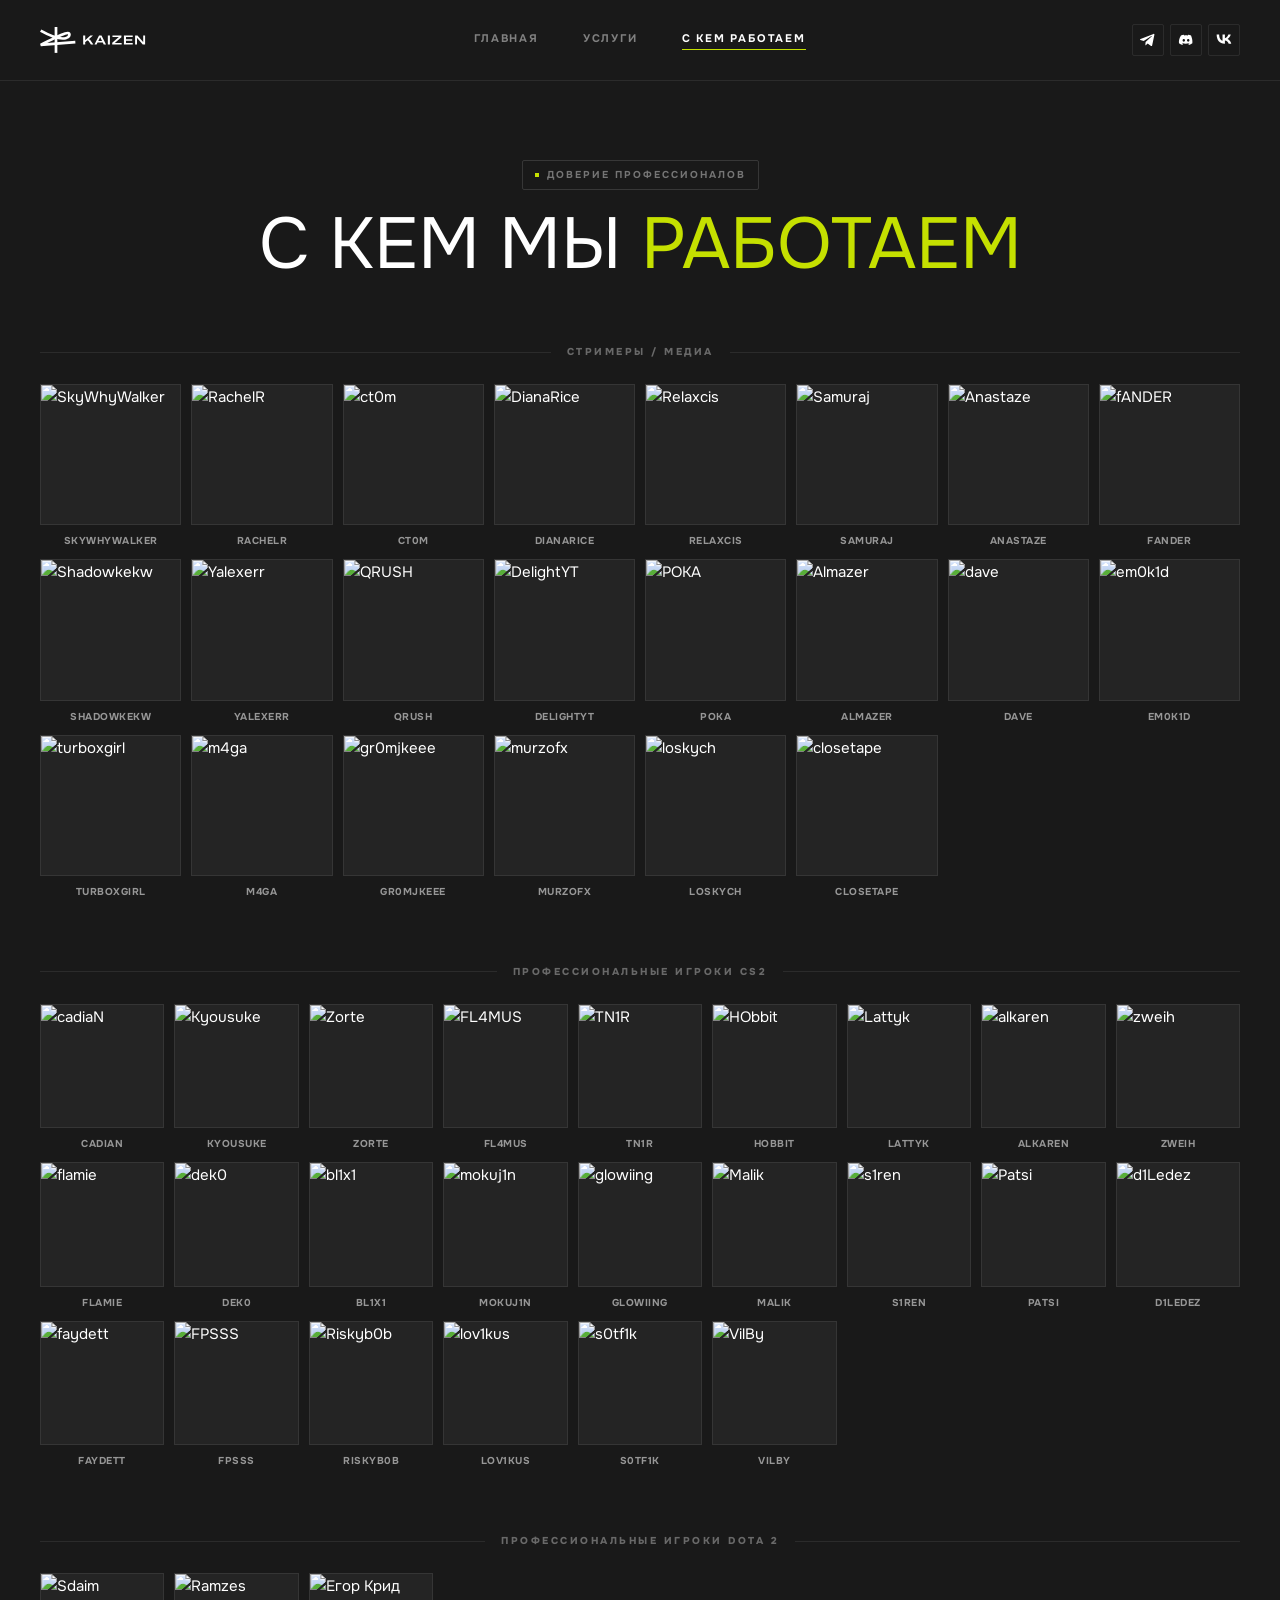
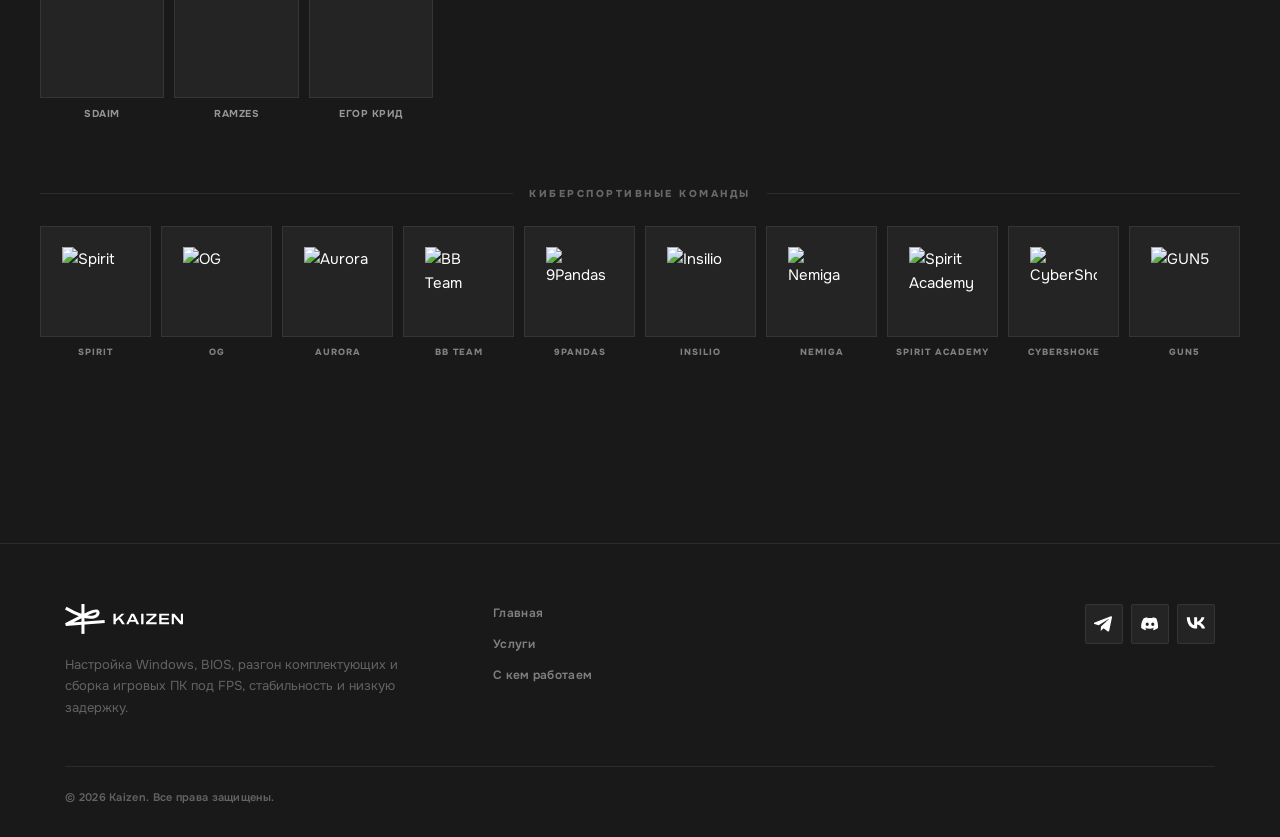
==== partners.html @ 9087865d "Initial commit — Kaizen PC tuning website Complete static website with KAIZEN design system: - index" ====
<!DOCTYPE html>
<html lang="ru">
<head>
  <meta charset="UTF-8" />
  <meta name="viewport" content="width=device-width, initial-scale=1.0" />
  <title>С кем работаем — Kaizen</title>
  <meta name="description" content="Kaizen — партнёры и клиенты: стримеры, профессиональные игроки CS2 и Dota 2, киберспортивные команды." />
  <link rel="preconnect" href="https://fonts.googleapis.com" />
  <link rel="preconnect" href="https://fonts.gstatic.com" crossorigin />
  <link href="https://fonts.googleapis.com/css2?family=Onest:wght@400;500;600;700;800;900&display=swap" rel="stylesheet" />
  <link rel="stylesheet" href="css/main.css" />
</head>
<body>

<!-- ─── HEADER ─── -->
<header class="site-header scrolled">
  <div class="header-inner">
    <a href="index.html" class="header-logo" aria-label="Kaizen — на главную">
      <img src="assets/logo-v1.svg" alt="Kaizen" style="position:absolute;inset:0;width:100%;height:100%;" />
    </a>
    <nav class="header-nav" aria-label="Главное меню">
      <a href="index.html">Главная</a>
      <a href="services.html">Услуги</a>
      <a href="partners.html" class="active">С кем работаем</a>
    </nav>
    <div class="header-socials">
      <a href="https://t.me/" aria-label="Telegram" target="_blank" rel="noopener">
        <img src="assets/icon-tg-sm.svg" alt="Telegram" />
      </a>
      <a href="https://discord.gg/" aria-label="Discord" target="_blank" rel="noopener">
        <img src="assets/icon-dc-sm.svg" alt="Discord" />
      </a>
      <a href="https://vk.com/" aria-label="VK" target="_blank" rel="noopener">
        <img src="assets/icon-vk-sm.svg" alt="VK" />
      </a>
    </div>
  </div>
</header>

<!-- ─── PARTNERS SECTION ─── -->
<main class="partners-hero">
  <section class="partners-section">
    <div class="container">

      <!-- Main heading -->
      <div class="partners-main-heading">
        <div class="trust-label">
          <span class="section-label-dot"></span>
          Доверие профессионалов
        </div>
        <h1>
          <span class="white">С кем мы </span><span class="cyan">работаем</span>
        </h1>
      </div>

      <!-- Category 1: Streamers / Media -->
      <div class="category-block">
        <div class="category-header">
          <div class="category-line"></div>
          <div class="category-name">Стримеры / Медиа</div>
          <div class="category-line"></div>
        </div>
        <div class="persons-grid large">
          <div class="person-card">
            <div class="person-avatar">
              <img src="https://www.figma.com/api/mcp/asset/79f630f7-933d-4279-823e-b6f5863ee65a.png" alt="SkyWhyWalker" loading="lazy" />
            </div>
            <span class="person-name">SkyWhyWalker</span>
          </div>
          <div class="person-card">
            <div class="person-avatar">
              <img src="https://www.figma.com/api/mcp/asset/1288b50f-211c-466a-92fd-3473860fc821.png" alt="RachelR" loading="lazy" />
            </div>
            <span class="person-name">RachelR</span>
          </div>
          <div class="person-card">
            <div class="person-avatar">
              <img src="https://www.figma.com/api/mcp/asset/6669ada2-7259-4858-8804-98bde9a94136.png" alt="ct0m" loading="lazy" />
            </div>
            <span class="person-name">ct0m</span>
          </div>
          <div class="person-card">
            <div class="person-avatar">
              <img src="https://www.figma.com/api/mcp/asset/a19e74ba-431c-478b-92e3-3d36bd58a588.png" alt="DianaRice" loading="lazy" />
            </div>
            <span class="person-name">DianaRice</span>
          </div>
          <div class="person-card">
            <div class="person-avatar">
              <img src="https://www.figma.com/api/mcp/asset/745a14e4-5d74-40b4-8fbe-a1fe848c887a.png" alt="Relaxcis" loading="lazy" />
            </div>
            <span class="person-name">Relaxcis</span>
          </div>
          <div class="person-card">
            <div class="person-avatar">
              <img src="https://www.figma.com/api/mcp/asset/0611b596-a1ce-477b-b24a-1db42c143617.png" alt="Samuraj" loading="lazy" />
            </div>
            <span class="person-name">Samuraj</span>
          </div>
          <div class="person-card">
            <div class="person-avatar">
              <img src="https://www.figma.com/api/mcp/asset/66bcaae8-22b1-4b90-a40f-be9fba0c7c71.png" alt="Anastaze" loading="lazy" />
            </div>
            <span class="person-name">Anastaze</span>
          </div>
          <div class="person-card">
            <div class="person-avatar">
              <img src="https://www.figma.com/api/mcp/asset/7faa1863-0afb-4ffa-9add-061937205948.png" alt="fANDER" loading="lazy" />
            </div>
            <span class="person-name">fANDER</span>
          </div>
          <div class="person-card">
            <div class="person-avatar">
              <img src="https://www.figma.com/api/mcp/asset/0b7e7e38-a7ad-4826-ab9a-2908eb5c9e27.png" alt="Shadowkekw" loading="lazy" />
            </div>
            <span class="person-name">Shadowkekw</span>
          </div>
          <div class="person-card">
            <div class="person-avatar">
              <img src="https://www.figma.com/api/mcp/asset/8bedb761-6e22-4199-9ab6-6d17a443a23f.png" alt="Yalexerr" loading="lazy" />
            </div>
            <span class="person-name">Yalexerr</span>
          </div>
          <div class="person-card">
            <div class="person-avatar">
              <img src="https://www.figma.com/api/mcp/asset/89aea0b8-454d-4921-a102-938e19f72da8.png" alt="QRUSH" loading="lazy" />
            </div>
            <span class="person-name">QRUSH</span>
          </div>
          <div class="person-card">
            <div class="person-avatar">
              <img src="https://www.figma.com/api/mcp/asset/ded1ef7b-930d-4677-9e69-e6399b221eaa.png" alt="DelightYT" loading="lazy" />
            </div>
            <span class="person-name">DelightYT</span>
          </div>
          <div class="person-card">
            <div class="person-avatar">
              <img src="https://www.figma.com/api/mcp/asset/69628cbf-7b00-48aa-ae99-ddea552b49a3.png" alt="POKA" loading="lazy" />
            </div>
            <span class="person-name">POKA</span>
          </div>
          <div class="person-card">
            <div class="person-avatar">
              <img src="https://www.figma.com/api/mcp/asset/5219032d-96f5-4a8b-a2f8-9f9210412f86.png" alt="Almazer" loading="lazy" />
            </div>
            <span class="person-name">Almazer</span>
          </div>
          <div class="person-card">
            <div class="person-avatar">
              <img src="https://www.figma.com/api/mcp/asset/f50b7632-8cb9-4ec2-ae7c-d2b261f1d073.png" alt="dave" loading="lazy" />
            </div>
            <span class="person-name">dave</span>
          </div>
          <div class="person-card">
            <div class="person-avatar">
              <img src="https://www.figma.com/api/mcp/asset/ceaa30cb-e0a2-40b3-8116-91316b1493f0.png" alt="em0k1d" loading="lazy" />
            </div>
            <span class="person-name">em0k1d</span>
          </div>
          <div class="person-card">
            <div class="person-avatar">
              <img src="https://www.figma.com/api/mcp/asset/5de906f8-236f-48ed-ac8b-cb1304419188.png" alt="turboxgirl" loading="lazy" />
            </div>
            <span class="person-name">turboxgirl</span>
          </div>
          <div class="person-card">
            <div class="person-avatar">
              <img src="https://www.figma.com/api/mcp/asset/dfc13366-daf0-4887-adbc-e9fb9154dadd.png" alt="m4ga" loading="lazy" />
            </div>
            <span class="person-name">m4ga</span>
          </div>
          <div class="person-card">
            <div class="person-avatar">
              <img src="https://www.figma.com/api/mcp/asset/7a565d1e-09b2-4c3a-b101-559d900d030e.png" alt="gr0mjkeee" loading="lazy" />
            </div>
            <span class="person-name">gr0mjkeee</span>
          </div>
          <div class="person-card">
            <div class="person-avatar">
              <img src="https://www.figma.com/api/mcp/asset/084a14a5-2918-4239-ae95-43acd83056bf.png" alt="murzofx" loading="lazy" />
            </div>
            <span class="person-name">murzofx</span>
          </div>
          <div class="person-card">
            <div class="person-avatar">
              <img src="https://www.figma.com/api/mcp/asset/6a60e38e-7847-4da3-a258-f281e1261e34.png" alt="loskych" loading="lazy" />
            </div>
            <span class="person-name">loskych</span>
          </div>
          <div class="person-card">
            <div class="person-avatar">
              <img src="https://www.figma.com/api/mcp/asset/401c8860-bacb-4f42-9535-9d1018ef9b70.png" alt="closetape" loading="lazy" />
            </div>
            <span class="person-name">closetape</span>
          </div>
        </div>
      </div>

      <!-- Category 2: Pro CS2 players -->
      <div class="category-block">
        <div class="category-header">
          <div class="category-line"></div>
          <div class="category-name">Профессиональные игроки CS2</div>
          <div class="category-line"></div>
        </div>
        <div class="persons-grid">
          <div class="person-card">
            <div class="person-avatar">
              <img src="https://www.figma.com/api/mcp/asset/a7eace05-9b7c-490f-bdd0-582eb837496e.png" alt="cadiaN" loading="lazy" />
            </div>
            <span class="person-name">cadiaN</span>
          </div>
          <div class="person-card">
            <div class="person-avatar">
              <img src="https://www.figma.com/api/mcp/asset/af1ab3d9-044d-4e5f-a598-b0eb25c49c15.png" alt="Kyousuke" loading="lazy" />
            </div>
            <span class="person-name">Kyousuke</span>
          </div>
          <div class="person-card">
            <div class="person-avatar">
              <img src="https://www.figma.com/api/mcp/asset/fb09c9ef-5e23-4958-9b4d-f177e23b04bc.png" alt="Zorte" loading="lazy" />
            </div>
            <span class="person-name">Zorte</span>
          </div>
          <div class="person-card">
            <div class="person-avatar">
              <img src="https://www.figma.com/api/mcp/asset/0b442db3-0aa9-42a0-8cee-927d48eef1a1.png" alt="FL4MUS" loading="lazy" />
            </div>
            <span class="person-name">FL4MUS</span>
          </div>
          <div class="person-card">
            <div class="person-avatar">
              <img src="https://www.figma.com/api/mcp/asset/d2fae6c7-ef6f-42a8-bfcd-ee5160d2ee65.png" alt="TN1R" loading="lazy" />
            </div>
            <span class="person-name">TN1R</span>
          </div>
          <div class="person-card">
            <div class="person-avatar">
              <img src="https://www.figma.com/api/mcp/asset/32a53644-8dd2-4a7a-af2a-6ad04ac272fb.png" alt="HObbit" loading="lazy" />
            </div>
            <span class="person-name">HObbit</span>
          </div>
          <div class="person-card">
            <div class="person-avatar">
              <img src="https://www.figma.com/api/mcp/asset/67e7be76-ac56-482a-978c-f5a474e2ff10.png" alt="Lattyk" loading="lazy" />
            </div>
            <span class="person-name">Lattyk</span>
          </div>
          <div class="person-card">
            <div class="person-avatar">
              <img src="https://www.figma.com/api/mcp/asset/beb13fb8-1d4b-47fc-aff9-74ebf2c1e68b.png" alt="alkaren" loading="lazy" />
            </div>
            <span class="person-name">alkaren</span>
          </div>
          <div class="person-card">
            <div class="person-avatar">
              <img src="https://www.figma.com/api/mcp/asset/69924c9d-a0fe-47fa-a0e9-763a68771931.png" alt="zweih" loading="lazy" />
            </div>
            <span class="person-name">zweih</span>
          </div>
          <div class="person-card">
            <div class="person-avatar">
              <img src="https://www.figma.com/api/mcp/asset/80e9aaf1-6dc6-42c9-be11-3b4d9da40a8d.png" alt="flamie" loading="lazy" />
            </div>
            <span class="person-name">flamie</span>
          </div>
          <div class="person-card">
            <div class="person-avatar">
              <img src="https://www.figma.com/api/mcp/asset/39b21f2e-5e26-4b2f-a457-0e4087c34e3c.png" alt="dek0" loading="lazy" />
            </div>
            <span class="person-name">dek0</span>
          </div>
          <div class="person-card">
            <div class="person-avatar">
              <img src="https://www.figma.com/api/mcp/asset/ebcc231a-c0a8-44b4-835a-68f2af5817e3.png" alt="bl1x1" loading="lazy" />
            </div>
            <span class="person-name">bl1x1</span>
          </div>
          <div class="person-card">
            <div class="person-avatar">
              <img src="https://www.figma.com/api/mcp/asset/f9eec308-7f0b-4d90-a3a0-c68fdeb92816.png" alt="mokuj1n" loading="lazy" />
            </div>
            <span class="person-name">mokuj1n</span>
          </div>
          <div class="person-card">
            <div class="person-avatar">
              <img src="https://www.figma.com/api/mcp/asset/eefdd934-6e80-491a-a399-ff3bafdac502.png" alt="glowiing" loading="lazy" />
            </div>
            <span class="person-name">glowiing</span>
          </div>
          <div class="person-card">
            <div class="person-avatar">
              <img src="https://www.figma.com/api/mcp/asset/53ddbcc1-bf6b-4458-af4f-8888125d11af.png" alt="Malik" loading="lazy" />
            </div>
            <span class="person-name">Malik</span>
          </div>
          <div class="person-card">
            <div class="person-avatar">
              <img src="https://www.figma.com/api/mcp/asset/c0f4946b-df0e-483e-bede-ccf5914ef0f5.png" alt="s1ren" loading="lazy" />
            </div>
            <span class="person-name">s1ren</span>
          </div>
          <div class="person-card">
            <div class="person-avatar">
              <img src="https://www.figma.com/api/mcp/asset/a475f740-1578-43d1-b6f5-b6d6c5b2f794.png" alt="Patsi" loading="lazy" />
            </div>
            <span class="person-name">Patsi</span>
          </div>
          <div class="person-card">
            <div class="person-avatar">
              <img src="https://www.figma.com/api/mcp/asset/7f595217-98d2-4a27-9256-d1b5398ac92d.png" alt="d1Ledez" loading="lazy" />
            </div>
            <span class="person-name">d1Ledez</span>
          </div>
          <div class="person-card">
            <div class="person-avatar">
              <img src="https://www.figma.com/api/mcp/asset/82aad3ec-e491-425b-8cca-e9e20bf60003.png" alt="faydett" loading="lazy" />
            </div>
            <span class="person-name">faydett</span>
          </div>
          <div class="person-card">
            <div class="person-avatar">
              <img src="https://www.figma.com/api/mcp/asset/d110c40f-5f86-42b1-8514-783ae9e021bb.png" alt="FPSSS" loading="lazy" />
            </div>
            <span class="person-name">FPSSS</span>
          </div>
          <div class="person-card">
            <div class="person-avatar">
              <img src="https://www.figma.com/api/mcp/asset/38227081-ba3c-47bb-b644-44168c1b40a4.png" alt="Riskyb0b" loading="lazy" />
            </div>
            <span class="person-name">Riskyb0b</span>
          </div>
          <div class="person-card">
            <div class="person-avatar">
              <img src="https://www.figma.com/api/mcp/asset/373ee153-42dd-4451-b25f-05cd3de75dbd.png" alt="lov1kus" loading="lazy" />
            </div>
            <span class="person-name">lov1kus</span>
          </div>
          <div class="person-card">
            <div class="person-avatar">
              <img src="https://www.figma.com/api/mcp/asset/ea8b369f-d5d4-4f36-89fb-f19341a59f6a.png" alt="s0tf1k" loading="lazy" />
            </div>
            <span class="person-name">s0tf1k</span>
          </div>
          <div class="person-card">
            <div class="person-avatar">
              <img src="https://www.figma.com/api/mcp/asset/a309b0ad-0a2f-400a-8415-ad76aa7ba6a7.png" alt="VilBy" loading="lazy" />
            </div>
            <span class="person-name">VilBy</span>
          </div>
        </div>
      </div>

      <!-- Category 3: Pro Dota 2 players -->
      <div class="category-block">
        <div class="category-header">
          <div class="category-line"></div>
          <div class="category-name">Профессиональные игроки Dota 2</div>
          <div class="category-line"></div>
        </div>
        <div class="persons-grid">
          <div class="person-card">
            <div class="person-avatar">
              <img src="https://www.figma.com/api/mcp/asset/3fd398e6-a0d7-41bf-a270-571e5d6d2057.png" alt="Sdaim" loading="lazy" />
            </div>
            <span class="person-name">Sdaim</span>
          </div>
          <div class="person-card">
            <div class="person-avatar">
              <img src="https://www.figma.com/api/mcp/asset/4256313c-94a4-4cc3-98db-1bd184a5212c.png" alt="Ramzes" loading="lazy" />
            </div>
            <span class="person-name">Ramzes</span>
          </div>
          <div class="person-card">
            <div class="person-avatar">
              <img src="https://www.figma.com/api/mcp/asset/e5ea05fe-eb19-470d-9637-6dd576006a33.png" alt="Егор Крид" loading="lazy" />
            </div>
            <span class="person-name">Егор Крид</span>
          </div>
        </div>
      </div>

      <!-- Category 4: Teams -->
      <div class="category-block">
        <div class="category-header">
          <div class="category-line"></div>
          <div class="category-name">Киберспортивные команды</div>
          <div class="category-line"></div>
        </div>
        <div class="teams-grid">
          <div class="team-card">
            <div class="team-logo">
              <img src="https://www.figma.com/api/mcp/asset/b189753b-735c-4052-b0fa-a25a851d5bd8.png" alt="Spirit" loading="lazy" />
            </div>
            <span class="team-name">Spirit</span>
          </div>
          <div class="team-card">
            <div class="team-logo">
              <img src="https://www.figma.com/api/mcp/asset/faba786b-abac-4f2d-8f02-0f220054337f.png" alt="OG" loading="lazy" />
            </div>
            <span class="team-name">OG</span>
          </div>
          <div class="team-card">
            <div class="team-logo">
              <img src="https://www.figma.com/api/mcp/asset/af615dbb-6edf-4e05-918e-0089dcd9e1f1.png" alt="Aurora" loading="lazy" />
            </div>
            <span class="team-name">Aurora</span>
          </div>
          <div class="team-card">
            <div class="team-logo">
              <img src="https://www.figma.com/api/mcp/asset/154e6893-a2ac-4ca5-9c9e-1e05290e4e18.png" alt="BB Team" loading="lazy" />
            </div>
            <span class="team-name">BB Team</span>
          </div>
          <div class="team-card">
            <div class="team-logo">
              <img src="https://www.figma.com/api/mcp/asset/543d905f-3f8e-4aac-99a9-df314ceb6b47.png" alt="9Pandas" loading="lazy" />
            </div>
            <span class="team-name">9Pandas</span>
          </div>
          <div class="team-card">
            <div class="team-logo">
              <img src="https://www.figma.com/api/mcp/asset/691231d9-c5c3-4bf2-89aa-966541bcda01.png" alt="Insilio" loading="lazy" />
            </div>
            <span class="team-name">Insilio</span>
          </div>
          <div class="team-card">
            <div class="team-logo">
              <img src="https://www.figma.com/api/mcp/asset/6cdc0448-3cd7-405f-afdb-db50b4ad4293.png" alt="Nemiga" loading="lazy" />
            </div>
            <span class="team-name">Nemiga</span>
          </div>
          <div class="team-card">
            <div class="team-logo">
              <img src="https://www.figma.com/api/mcp/asset/3334aa91-c55e-4067-bfed-bc149d18b6da.png" alt="Spirit Academy" loading="lazy" />
            </div>
            <span class="team-name">Spirit Academy</span>
          </div>
          <div class="team-card">
            <div class="team-logo">
              <img src="https://www.figma.com/api/mcp/asset/e2385862-d5b5-4318-8203-f28cdade8f8e.png" alt="CyberShoke" loading="lazy" />
            </div>
            <span class="team-name">CyberShoke</span>
          </div>
          <div class="team-card">
            <div class="team-logo">
              <img src="https://www.figma.com/api/mcp/asset/22f9d26b-b88d-480e-9e4c-3559343ff675.png" alt="GUN5" loading="lazy" />
            </div>
            <span class="team-name">GUN5</span>
          </div>
        </div>
      </div>

    </div>
  </section>
</main>

<!-- ─── FOOTER ─── -->
<footer class="site-footer">
  <div class="footer-inner">
    <div class="footer-top">
      <div class="footer-brand">
        <div class="footer-logo">
          <img src="assets/logo-v1.svg" alt="Kaizen" class="footer-logo-img" />
        </div>
        <p class="footer-desc">Настройка Windows, BIOS, разгон комплектующих и сборка игровых ПК под FPS, стабильность и низкую задержку.</p>
      </div>
      <nav class="footer-nav" aria-label="Footer navigation">
        <a href="index.html">Главная</a>
        <a href="services.html">Услуги</a>
        <a href="partners.html">С кем работаем</a>
      </nav>
      <div class="footer-socials">
        <a href="https://t.me/" aria-label="Telegram" target="_blank" rel="noopener">
          <img src="assets/icon-tg.svg" alt="Telegram" />
        </a>
        <a href="https://discord.gg/" aria-label="Discord" target="_blank" rel="noopener">
          <img src="assets/icon-dc.svg" alt="Discord" />
        </a>
        <a href="https://vk.com/" aria-label="VK" target="_blank" rel="noopener">
          <img src="assets/icon-vk.svg" alt="VK" />
        </a>
      </div>
    </div>
    <div class="footer-bottom">
      <p class="footer-copy">© 2026 Kaizen. Все права защищены.</p>
    </div>
  </div>
</footer>

<!-- ─── MODAL ─── -->
<div class="modal-overlay" id="modal-overlay" role="dialog" aria-modal="true" aria-label="Заявка на настройку">
  <div class="modal">
    <button class="modal-close" data-modal="close" aria-label="Закрыть"></button>
    <h2>Заявка на настройку</h2>
    <p class="modal-subtitle">Укажи игру, промокод и пожелания — подберём подходящий пакет настройки под твою систему.</p>
    <form id="order-form">
      <div class="form-grid">
        <div class="form-field">
          <label class="form-label" for="name">Имя</label>
          <input class="form-input" type="text" id="name" name="name" placeholder="Михаил" required />
        </div>
        <div class="form-field">
          <label class="form-label" for="phone">Телефон</label>
          <input class="form-input" type="tel" id="phone" name="phone" placeholder="+7 (___) ___-__-__" />
        </div>
        <div class="form-field">
          <label class="form-label" for="telegram">Telegram</label>
          <input class="form-input" type="text" id="telegram" name="telegram" placeholder="username" required />
        </div>
        <div class="form-field">
          <label class="form-label" for="extra">Доп. связь</label>
          <input class="form-input" type="text" id="extra" name="extra" placeholder="WhatsApp, E-mail или др." />
        </div>
      </div>
      <div class="form-field" style="margin-bottom:14px;">
        <label class="form-label" for="game">В какую игру вы играете?</label>
        <div class="form-select-wrap">
          <select class="form-select" id="game" name="game">
            <option value="" disabled selected>Выберите игру</option>
            <option>CS2</option>
            <option>Valorant</option>
            <option>Apex Legends</option>
            <option>Dota 2</option>
            <option>Fortnite</option>
            <option>Другая</option>
          </select>
        </div>
      </div>
      <div class="form-field" style="margin-bottom:14px;">
        <label class="form-label" for="promo">Промокод</label>
        <input class="form-input" type="text" id="promo" name="promo" placeholder="Например: Kaizenpromocode10" />
      </div>
      <div class="form-field" style="margin-bottom:14px;">
        <label class="form-label" for="comment">Комментарий / Доп информация</label>
        <textarea class="form-textarea" id="comment" name="comment" placeholder="Дополнительные пожелания, требования к производительности и т.д."></textarea>
      </div>
      <div class="form-footer">
        <p class="form-disclaimer">
          Нажимая «оставить заявку», вы соглашаетесь с <a href="#">политикой конфиденциальности</a> и <a href="#">публичной офертой</a>.
        </p>
        <button type="submit" class="btn-outline-accent">Оставить заявку</button>
      </div>
    </form>
  </div>
</div>

<script src="js/main.js"></script>
</body>
</html>
---- css/main.css ----
@import url('https://fonts.googleapis.com/css2?family=Onest:wght@400;500;600;700;800;900&display=swap');

@font-face {
  font-family: 'Coolvetica';
  src: url('../assets/fonts/coolvetica.woff2') format('woff2'),
       url('../assets/fonts/coolvetica.woff')  format('woff');
  font-weight: normal;
  font-style: normal;
  font-display: swap;
}

*, *::before, *::after { box-sizing: border-box; margin: 0; padding: 0; }

:root {
  --bg:           #191919;
  --bg-card:      #1e1e1e;
  --bg-surface:   #242424;
  --accent:       #c5e000;
  --accent-dim:   rgba(197,224,0,0.12);
  --accent-border:rgba(197,224,0,0.28);
  --white:        #ffffff;
  --text-muted:   rgba(255,255,255,0.55);
  --text-dim:     rgba(255,255,255,0.32);
  --border:       rgba(255,255,255,0.08);
  --border-mid:   rgba(255,255,255,0.13);
  --radius:       2px;
  --font:         'Onest', sans-serif;
  --font-display: 'Coolvetica', 'Onest', sans-serif;
  --max-w:        1340px;
  --ease:         cubic-bezier(0.32, 0.72, 0, 1);
}

html { scroll-behavior: smooth; }

/* browser surface theming */
::selection { background: rgba(197,224,0,0.22); color: #fff; }
:focus-visible { outline: 1px solid var(--accent); outline-offset: 2px; }

body {
  background: var(--bg);
  color: var(--white);
  font-family: var(--font);
  font-size: 15px;
  line-height: 1.6;
  min-height: 100vh;
  overflow-x: hidden;
}

a { color: inherit; text-decoration: none; }
img { display: block; max-width: 100%; }
button { cursor: pointer; font-family: var(--font); border: none; background: none; }

/* ─── SCROLLBAR ─── */
::-webkit-scrollbar { width: 5px; }
::-webkit-scrollbar-track { background: var(--bg); }
::-webkit-scrollbar-thumb { background: rgba(197,224,0,0.35); border-radius: 0; }

/* ─── LAYOUT ─── */
.container {
  width: 100%;
  max-width: var(--max-w);
  margin: 0 auto;
  padding: 0 40px;
}

/* ─── HEADER ─── */
.site-header {
  position: fixed;
  top: 0; left: 0; right: 0;
  z-index: 100;
  padding: 0 40px;
  background: var(--bg);
  border-bottom: 1px solid var(--border);
  transition: border-color 0.3s;
}
.site-header.scrolled { border-color: var(--border-mid); }

.header-inner {
  display: grid;
  grid-template-columns: 1fr auto 1fr;
  align-items: center;
  height: 80px;
}
.header-logo {
  position: relative;
  width: 106px; height: 27px;
  display: block;
  flex-shrink: 0;
}
.header-logo img {
  position: absolute; inset: 0;
  width: 100%; height: 100%;
  object-fit: contain;
  object-position: left center;
}
.header-nav {
  display: flex;
  gap: 44px;
  align-items: center;
}
.header-nav a {
  font-size: 11px;
  font-weight: 700;
  letter-spacing: 1.8px;
  text-transform: uppercase;
  color: rgba(255,255,255,0.45);
  transition: color 0.2s;
  position: relative;
  padding-bottom: 3px;
}
.header-nav a.active { color: var(--white); }
.header-nav a::after {
  content: '';
  position: absolute;
  bottom: 0; left: 0;
  height: 1px; width: 100%;
  background: var(--accent);
  transform: scaleX(0);
  transform-origin: left;
  transition: transform 0.25s var(--ease);
}
.header-nav a.active::after,
.header-nav a:hover::after { transform: scaleX(1); }
.header-nav a:hover { color: var(--white); }

.header-socials {
  display: flex; gap: 6px;
  align-items: center; justify-content: flex-end;
}
.header-socials a {
  width: 32px; height: 32px;
  background: transparent;
  border: 1px solid var(--border);
  border-radius: var(--radius);
  display: flex; align-items: center; justify-content: center;
  transition: border-color 0.2s, background 0.2s;
}
.header-socials a:hover {
  background: var(--accent-dim);
  border-color: var(--accent-border);
}
.header-socials img { width: 16px; height: 16px; }

/* ─── HERO ─── */
.hero {
  position: relative;
  min-height: 100vh;
  display: flex;
  align-items: center;
  overflow: hidden;
  border-bottom: 1px solid var(--border);
}
.hero-bg {
  position: absolute; inset: 0;
  background: var(--bg);
  z-index: 0;
}
/* dot grid texture */
.hero-bg::after {
  content: '';
  position: absolute; inset: 0;
  background-image: radial-gradient(circle, rgba(255,255,255,0.025) 1px, transparent 1px);
  background-size: 30px 30px;
  pointer-events: none;
}
/* calligraphy watermark */
.hero-radial-1,
.hero-radial-2,
.hero-radial-center { display: none; }

.hero-calli {
  position: absolute;
  right: 0; top: 0; bottom: 0;
  width: 50%;
  opacity: 0.06;
  background: url('../assets/kaizen-calli-dark.png') center right / contain no-repeat;
  z-index: 1;
  pointer-events: none;
}

.hero-content {
  position: relative; z-index: 2;
  max-width: var(--max-w);
  margin: 0 auto;
  padding: 0 40px;
  width: 100%;
  padding-top: 80px;
  padding-bottom: 120px;
  animation: heroIn 0.9s var(--ease) both;
}
@keyframes heroIn {
  from { opacity: 0; transform: translateY(28px); }
  to   { opacity: 1; transform: translateY(0); }
}
.hero-eyebrow {
  display: flex; align-items: center; gap: 14px;
  margin-bottom: 32px;
}
.hero-eyebrow-line { width: 36px; height: 1px; background: var(--accent); flex-shrink: 0; }
.hero-eyebrow-text {
  font-size: 10px; font-weight: 800;
  letter-spacing: 2.5px; text-transform: uppercase;
  color: var(--accent);
}
.hero-logo-img {
  width: 54px; height: 41px;
  object-fit: contain;
  margin-bottom: 24px;
  animation: breathe 4s ease-in-out 0.9s infinite;
}
@keyframes breathe {
  0%, 100% { transform: translateY(0px); }
  50%       { transform: translateY(-10px); }
}
.hero-title {
  font-family: var(--font-display);
  font-size: 100px; font-weight: normal;
  letter-spacing: -1px; text-transform: uppercase;
  color: var(--white); line-height: 0.9;
  margin-bottom: 36px;
}
.hero-title .accent { color: var(--accent); }
.hero-btn {
  display: inline-flex; align-items: center; justify-content: center;
  padding: 0 44px; height: 52px;
  background: var(--accent); color: #111;
  font-size: 11px; font-weight: 800;
  letter-spacing: 2px; text-transform: uppercase;
  border-radius: var(--radius);
  transition: opacity 0.2s, transform 0.25s var(--ease);
}
.hero-btn:hover { opacity: 0.9; transform: translateY(-2px); }
.hero-btn:active { transform: translateY(0) scale(0.98); transition-duration: 0.1s; }
.hero-bottom-img { display: none; }

/* hero gun visual */
.hero-gun {
  position: absolute;
  bottom: -5%;
  left: 0;
  width: 100%;
  z-index: 1;
  pointer-events: none;
  mix-blend-mode: screen;
  opacity: 0.6;
  object-fit: cover;
  animation: gunFloat 7s ease-in-out 1.2s infinite;
}
@keyframes gunFloat {
  0%, 100% { transform: translateY(0px); }
  50%       { transform: translateY(-18px); }
}

/* hero stats strip */
.hero-stats {
  display: flex;
  align-items: center;
  gap: 0;
  margin-top: 44px;
  padding-top: 28px;
  border-top: 1px solid var(--border);
  width: fit-content;
}
.hero-stat {
  display: flex;
  flex-direction: column;
  gap: 5px;
  padding-right: 36px;
  margin-right: 36px;
}
.hero-stat:last-child { padding-right: 0; margin-right: 0; }
.hero-stat-val {
  font-family: var(--font-display);
  font-size: 20px; font-weight: normal;
  color: var(--white); line-height: 1;
  text-transform: uppercase; letter-spacing: 0;
}
.hero-stat-label {
  font-size: 10px; font-weight: 700;
  letter-spacing: 1.5px; text-transform: uppercase;
  color: var(--text-dim);
}
.hero-stat-sep {
  width: 1px; height: 28px;
  background: var(--border-mid);
  margin-right: 36px;
  flex-shrink: 0;
}

/* ─── FEATURES ─── */
.features {
  border-bottom: 1px solid var(--border);
  padding: 0;
}
.features-grid {
  display: grid;
  grid-template-columns: repeat(3, 1fr);
  gap: 0;
  max-width: var(--max-w);
  margin: 0 auto;
  padding: 0 40px;
}
.feature-item {
  display: flex;
  flex-direction: row;
  align-items: flex-start;
  gap: 24px;
  padding: 48px;
  border-right: 1px solid var(--border);
  border-top: 1px solid var(--border);
}
.feature-item:first-child { padding-left: 0; }
.feature-item:last-child { border-right: none; }
.feature-index {
  font-family: var(--font-display);
  font-size: 48px; font-weight: normal;
  color: rgba(255,255,255,0.08);
  line-height: 1; flex-shrink: 0;
  letter-spacing: -1px;
  transition: color 0.3s;
}
.feature-item:hover .feature-index { color: rgba(197,224,0,0.25); }
.feature-body { display: flex; flex-direction: column; gap: 10px; padding-top: 6px; }
.feature-heading {
  font-size: 13px; font-weight: 700;
  letter-spacing: 0.3px; color: var(--white);
  text-transform: uppercase;
}
.feature-text {
  font-size: 13px; font-weight: 400;
  line-height: 1.7; color: var(--text-muted);
}

/* ─── SECTION LABEL ─── */
.section-label {
  display: inline-flex; align-items: center; gap: 8px;
  border: 1px solid var(--border-mid);
  border-radius: var(--radius);
  padding: 6px 12px;
  font-size: 10px; font-weight: 700; letter-spacing: 2px; text-transform: uppercase;
  color: rgba(255,255,255,0.4);
  margin-bottom: 14px;
}
.section-label-dot {
  width: 4px; height: 4px;
  background: var(--accent);
  border-radius: 0;
  flex-shrink: 0;
}
.section-title {
  font-family: var(--font-display);
  font-size: 64px; font-weight: normal;
  letter-spacing: 0; line-height: 1;
  text-transform: uppercase; margin-bottom: 14px;
  text-align: center;
}
.section-title .accent { color: var(--accent); }
.section-subtitle {
  font-size: 14px; color: var(--text-muted);
  line-height: 1.7; text-align: center; max-width: 620px;
}

/* ─── FAQ ─── */
.faq-section { padding: 100px 0; }
.faq-container { max-width: 1300px; margin: 0 auto; padding: 0 40px; }

.faq-cols {
  display: grid;
  grid-template-columns: 5fr 7fr;
  gap: 0;
  align-items: start;
}
.faq-col-left {
  padding-right: 64px;
  padding-top: 4px;
  position: sticky;
  top: 100px;
}
.faq-title {
  font-family: var(--font-display);
  font-size: clamp(36px, 4.5vw, 56px);
  font-weight: normal;
  text-transform: uppercase;
  line-height: 1.0;
  letter-spacing: -0.5px;
  margin-top: 18px;
}
.faq-col-right {
  border-left: 1px solid var(--border);
  padding-left: 64px;
}

.faq-qitem {
  display: grid;
  grid-template-columns: 36px 1fr;
  gap: 20px;
  align-items: start;
  padding: 28px 0;
  border-bottom: 1px solid var(--border);
}
.faq-qitem:first-child { border-top: 1px solid var(--border); }
.faq-qitem-num {
  font-size: 9px;
  font-weight: 800;
  letter-spacing: 2px;
  text-transform: uppercase;
  color: var(--accent);
  padding-top: 3px;
}
.faq-qitem-q {
  font-size: 14px;
  font-weight: 600;
  color: var(--white);
  line-height: 1.45;
  margin-bottom: 10px;
}
.faq-qitem-a {
  font-size: 13px;
  color: var(--text-muted);
  line-height: 1.78;
}

.faq-cta {
  margin-top: 28px;
  border: 1px solid var(--border);
  border-radius: var(--radius);
  background: var(--bg-card);
  padding: 22px 24px;
  display: flex; align-items: center; justify-content: space-between;
}
.faq-cta-text h4 {
  font-family: var(--font-display);
  font-size: 20px; font-weight: normal; text-transform: uppercase;
  letter-spacing: 0; margin-bottom: 4px;
}
.faq-cta-text p { font-size: 13px; color: var(--text-muted); }

.btn-accent {
  display: inline-flex; align-items: center; justify-content: center;
  padding: 0 20px; height: 44px;
  background: var(--accent); border-radius: var(--radius);
  font-size: 11px; font-weight: 800; letter-spacing: 1.5px; text-transform: uppercase;
  color: #111; transition: opacity 0.2s, transform 0.25s var(--ease); white-space: nowrap; border: none;
}
.btn-accent:hover { opacity: 0.9; transform: translateY(-1px); }
.btn-accent:active { transform: scale(0.98); transition-duration: 0.1s; }
.btn-outline-accent {
  display: inline-flex; align-items: center; justify-content: center;
  padding: 14px 28px;
  background: transparent;
  border: 1px solid var(--accent-border);
  border-radius: var(--radius);
  font-size: 11px; font-weight: 800; letter-spacing: 1.5px; text-transform: uppercase;
  color: var(--accent); transition: background 0.2s, transform 0.25s var(--ease);
}
.btn-outline-accent:hover { background: var(--accent-dim); transform: translateY(-1px); }
.btn-outline-accent:active { transform: scale(0.98); transition-duration: 0.1s; }

/* ─── FOOTER ─── */
.site-footer { border-top: 1px solid var(--border); padding: 60px 0 30px; }
.footer-inner { max-width: 1230px; margin: 0 auto; padding: 0 40px; }
.footer-top {
  display: grid;
  grid-template-columns: 380px 1fr 130px;
  gap: 48px; align-items: start;
  margin-bottom: 48px;
}
.footer-logo {
  margin-bottom: 20px;
}
.footer-logo-img {
  height: 30px;
  width: auto;
  display: block;
}
.footer-desc { font-size: 13px; color: var(--text-dim); line-height: 1.65; max-width: 340px; }
.footer-nav { display: flex; flex-direction: column; gap: 12px; }
.footer-nav a {
  font-size: 12px; font-weight: 600; letter-spacing: 0.3px;
  color: rgba(255,255,255,0.45); transition: color 0.2s;
}
.footer-nav a:hover { color: var(--white); }
.footer-socials { display: flex; gap: 8px; align-items: flex-start; justify-content: flex-end; }
.footer-socials a {
  width: 40px; height: 40px;
  background: var(--bg-surface); border: 1px solid var(--border);
  border-radius: var(--radius);
  display: flex; align-items: center; justify-content: center;
  transition: border-color 0.2s, background 0.2s;
}
.footer-socials a:hover { border-color: var(--accent-border); background: var(--accent-dim); }
.footer-socials img { width: 20px; height: 20px; }

.footer-bottom {
  border-top: 1px solid var(--border);
  padding-top: 22px;
}
.footer-copy { font-size: 11px; font-weight: 600; letter-spacing: 0.3px; color: var(--text-dim); }

/* ─── PRICING PAGE ─── */
.pricing-hero { padding-top: 80px; }
.pricing-section { padding: 80px 0 120px; position: relative; }

.pricing-label-row {
  display: flex; align-items: center; gap: 14px;
  justify-content: center; margin-bottom: 18px;
}
.pricing-label-line { width: 40px; height: 1px; flex-shrink: 0; }
.pricing-label-line.left  { background: linear-gradient(to right, transparent, var(--accent)); }
.pricing-label-line.right { background: linear-gradient(to left,  transparent, var(--accent)); }
.pricing-badge {
  background: var(--accent-dim); border: 1px solid var(--accent-border);
  padding: 5px 14px; border-radius: var(--radius);
  font-size: 10px; font-weight: 800; letter-spacing: 2.5px; text-transform: uppercase;
  color: var(--accent);
}
.pricing-heading {
  font-family: var(--font-display);
  font-size: 68px; font-weight: normal; letter-spacing: 0; text-transform: uppercase;
  color: var(--white); text-align: center; position: relative; display: inline;
}
.pricing-heading-accent { color: var(--accent); }
.pricing-heading-underline {
  position: absolute; left: 0; bottom: -5px;
  width: 100%; height: 1px;
  background: linear-gradient(to right, var(--accent), transparent);
}
.pricing-desc {
  font-size: 14px; color: var(--text-muted); text-align: center;
  line-height: 1.6; max-width: 640px; margin: 18px auto 0;
}
.pricing-glow { display: none; }

/* ── Pricing cards grid ── */
.pricing-cards {
  display: grid; grid-template-columns: repeat(3, 1fr);
  gap: 0; margin-top: 44px;
  border: 1px solid var(--border);
  border-radius: var(--radius);
  overflow: hidden;
}
.pricing-card {
  position: relative; border-radius: 0;
  border-right: 1px solid var(--border);
  min-height: 760px;
  background: var(--bg-card);
  overflow: hidden;
  transition: background 0.25s;
}
.pricing-card:hover { background: #202020; }
.pricing-card:last-child { border-right: none; }
.pricing-card.premium { background: #1b1a14; }
.pricing-card.premium:hover { background: #1f1d13; }
.pricing-card::before { display: none; }

/* subtle calligraphy watermark per card */
.pricing-card-inner {
  padding: 32px; height: 100%;
  display: flex; flex-direction: column;
  position: relative; z-index: 1;
}
.pricing-card-inner::after {
  content: '';
  position: absolute; right: -30px; top: 0; bottom: 0;
  width: 60%; opacity: 0.055; z-index: 0;
  background: url('../assets/kaizen-calli-dark.png') bottom right / contain no-repeat;
  pointer-events: none;
}

.pricing-card-header {
  display: flex; align-items: flex-start; justify-content: space-between;
  padding-bottom: 20px;
  border-bottom: 1px solid var(--border);
  margin-bottom: 20px;
  position: relative; z-index: 1;
}
.pricing-card-name-group {}
.pricing-card-eyebrow {
  font-size: 9px; font-weight: 800; letter-spacing: 2px; text-transform: uppercase;
  color: rgba(255,255,255,0.35); margin-bottom: 4px;
  display: flex; align-items: center; gap: 6px;
}
.pricing-card-eyebrow::before { content: '▪'; font-size: 8px; color: var(--accent); }
.pricing-card-name {
  font-family: var(--font-display);
  font-size: 34px; font-weight: normal; letter-spacing: 0; text-transform: uppercase;
  color: var(--white); line-height: 1;
}
.pricing-card.premium .pricing-card-name { color: #e8d48c; }
.pricing-card-price { display: none; }
.pricing-card-year { display: none; }

.pricing-card-desc {
  font-size: 12px; color: var(--text-muted); line-height: 1.6;
  margin-bottom: 20px; position: relative; z-index: 1;
}
.pricing-features {
  display: flex; flex-direction: column;
  flex: 1; margin-bottom: 0;
  position: relative; z-index: 1;
}
.pricing-feature {
  display: grid; grid-template-columns: 14px 1fr;
  gap: 10px; align-items: start;
  padding: 12px 0;
  border-bottom: 1px solid var(--border);
}
.pricing-feature:first-child { border-top: 1px solid var(--border); }
.pricing-feature-bullet {
  font-size: 10px; color: rgba(255,255,255,0.4);
  line-height: 1.5; padding-top: 1px;
}
.pricing-card.premium .pricing-feature-bullet { color: #e8d48c; }
.pricing-feature-text { font-size: 12.5px; font-weight: 500; color: rgba(255,255,255,0.72); line-height: 1.5; }

.pricing-support-panel {
  display: flex;
  align-items: center;
  justify-content: space-between;
  height: 46px;
  padding: 0 16px;
  border: 1px solid var(--accent-border);
  border-radius: var(--radius);
  background: var(--accent-dim);
  margin-bottom: 10px;
}
.pricing-support-panel-label {
  font-size: 9px;
  font-weight: 700;
  letter-spacing: 1.5px;
  text-transform: uppercase;
  color: var(--text-dim);
}
.pricing-support-panel-value {
  font-size: 11px;
  font-weight: 800;
  letter-spacing: 1px;
  text-transform: uppercase;
  color: var(--accent);
}
.pricing-support-panel--premium {
  border-color: rgba(232,212,140,0.28);
  background: rgba(232,212,140,0.06);
}
.pricing-support-panel--premium .pricing-support-panel-value { color: #e8d48c; }

.pricing-card-footer {
  padding-top: 24px; margin-top: auto;
  position: relative; z-index: 1;
}
.pricing-meta { display: none; }
.pricing-price-label {
  font-size: 9px; font-weight: 800; letter-spacing: 2px; text-transform: uppercase;
  color: var(--accent); margin-bottom: 5px;
}
.pricing-price-row {
  display: flex; align-items: baseline; gap: 4px; margin-bottom: 20px;
}
.pricing-price-number {
  font-family: var(--font-display);
  font-size: 44px; font-weight: normal; letter-spacing: 0; color: var(--white); line-height: 1;
}
.pricing-card.premium .pricing-price-number { color: #e8d48c; }
.pricing-price-currency {
  font-size: 20px; font-weight: 700; color: rgba(255,255,255,0.6);
}
.pricing-card.premium .pricing-price-currency { color: rgba(232,212,140,0.6); }

.btn-pricing {
  width: 100%; height: 46px; border-radius: var(--radius);
  font-size: 11px; font-weight: 800; text-transform: uppercase; letter-spacing: 1.5px;
  display: flex; align-items: center; justify-content: center;
  transition: opacity 0.2s, transform 0.25s var(--ease);
}
.btn-pricing-default {
  background: var(--accent); color: #111; border: none;
}
.btn-pricing-default:hover { opacity: 0.9; transform: translateY(-1px); }
.btn-pricing-default:active { transform: scale(0.98); transition-duration: 0.1s; }
.btn-pricing-premium {
  background: #e8d48c; color: #111; border: none;
}
.btn-pricing-premium:hover { opacity: 0.92; transform: translateY(-1px); }
.btn-pricing-premium:active { transform: scale(0.98); transition-duration: 0.1s; }

/* meta blocks no longer used, hidden */
.pricing-meta-item,
.pricing-meta-icon,
.pricing-meta-label,
.pricing-meta-value,
.pricing-meta-note { display: none; }

/* ─── PARTNERS PAGE ─── */
.partners-hero { padding-top: 80px; }
.partners-section { padding: 80px 0 120px; }

.partners-main-heading { margin-bottom: 64px; text-align: center; }
.partners-main-heading h1 {
  font-family: var(--font-display);
  font-size: 72px; font-weight: normal;
  letter-spacing: 0; text-transform: uppercase; line-height: 1.0;
}
.partners-main-heading h1 .white { color: var(--white); }
.partners-main-heading h1 .cyan  { color: var(--accent); }
.partners-main-heading .trust-label {
  display: inline-flex; align-items: center; gap: 8px;
  border: 1px solid var(--border-mid); border-radius: var(--radius);
  padding: 6px 12px;
  font-size: 10px; font-weight: 700; letter-spacing: 2px; text-transform: uppercase;
  color: rgba(255,255,255,0.4); margin-bottom: 18px;
}

.category-block { margin-bottom: 64px; }
.category-header { display: flex; align-items: center; gap: 16px; margin-bottom: 24px; }
.category-line { flex: 1; height: 1px; background: var(--border); }
.category-name {
  font-size: 10px; font-weight: 800; letter-spacing: 2.5px; text-transform: uppercase;
  color: rgba(255,255,255,0.35); white-space: nowrap;
}
.persons-grid {
  display: grid; grid-template-columns: repeat(auto-fill, minmax(115px, 1fr)); gap: 10px;
}
.persons-grid.large { grid-template-columns: repeat(auto-fill, minmax(140px, 1fr)); }
.person-card { display: flex; flex-direction: column; align-items: center; gap: 8px; }
.person-avatar {
  width: 100%; aspect-ratio: 1;
  border-radius: 0; overflow: hidden;
  border: 1px solid var(--border);
  background: var(--bg-surface);
  transition: border-color 0.25s;
}
.person-card:hover .person-avatar { border-color: rgba(197,224,0,0.35); }
.person-avatar img {
  width: 100%; height: 100%; object-fit: cover;
  transition: transform 0.4s var(--ease);
}
.person-card:hover .person-avatar img { transform: scale(1.05); }
.person-name {
  font-size: 10px; font-weight: 700; letter-spacing: 0.5px; text-transform: uppercase;
  color: rgba(255,255,255,0.55); text-align: center;
}
.teams-grid { display: grid; grid-template-columns: repeat(auto-fill, minmax(105px, 1fr)); gap: 10px; }
.team-card { display: flex; flex-direction: column; align-items: center; gap: 8px; }
.team-logo {
  width: 100%; aspect-ratio: 1; border-radius: 0;
  border: 1px solid var(--border); background: var(--bg-surface);
  display: flex; align-items: center; justify-content: center;
  overflow: hidden; transition: border-color 0.25s;
}
.team-card:hover .team-logo { border-color: rgba(197,224,0,0.28); }
.team-logo img {
  width: 62%; height: 62%; object-fit: contain;
  transition: transform 0.4s var(--ease), opacity 0.25s;
}
.team-card:hover .team-logo img { transform: scale(1.06); opacity: 1; }
.team-name {
  font-size: 9px; font-weight: 800; letter-spacing: 1px; text-transform: uppercase;
  color: rgba(255,255,255,0.45); text-align: center;
}

/* ─── MODAL ─── */
.modal-overlay {
  position: fixed; inset: 0;
  background: rgba(8,8,8,0.92);
  display: flex; align-items: center; justify-content: center;
  padding: 16px; z-index: 200;
  opacity: 0; pointer-events: none; transition: opacity 0.3s;
}
.modal-overlay.open { opacity: 1; pointer-events: all; }
.modal {
  position: relative; width: 100%; max-width: 860px;
  border: 1px solid var(--border-mid);
  border-radius: var(--radius);
  background: var(--bg-card);
  box-shadow: 0 40px 120px rgba(0,0,0,0.85);
  padding: 32px;
  transform: translateY(28px) scale(0.99);
  transition: transform 0.4s var(--ease), opacity 0.3s;
  opacity: 0;
}
.modal-overlay.open .modal { opacity: 1; }
.modal::before {
  content: '';
  position: absolute; top: 0; left: 0; right: 0;
  height: 2px; background: var(--accent);
  border-radius: 0;
}
.modal-overlay.open .modal { transform: translateY(0) scale(1); }
.modal-close {
  position: absolute; top: 18px; right: 18px;
  width: 36px; height: 36px;
  background: var(--bg-surface); border: 1px solid var(--border);
  border-radius: var(--radius);
  display: flex; align-items: center; justify-content: center;
  cursor: pointer; transition: border-color 0.2s;
}
.modal-close:hover { border-color: var(--accent-border); }
.modal-close::before, .modal-close::after {
  content: ''; position: absolute; width: 16px; height: 1.5px;
  background: rgba(255,255,255,0.65); border-radius: 0;
}
.modal-close::before { transform: rotate(45deg); }
.modal-close::after { transform: rotate(-45deg); }
.modal h2 {
  font-family: var(--font-display);
  font-size: 46px; font-weight: normal; letter-spacing: 0; text-transform: uppercase;
  color: var(--white); margin-bottom: 8px;
}
.modal-subtitle {
  font-size: 13px; color: var(--text-muted); line-height: 1.5;
  max-width: 560px; margin-bottom: 28px;
}
.form-grid { display: grid; grid-template-columns: 1fr 1fr; gap: 10px; margin-bottom: 12px; }
.form-field { display: flex; flex-direction: column; gap: 6px; }
.form-label {
  font-size: 10px; font-weight: 800; letter-spacing: 1.5px; text-transform: uppercase;
  color: rgba(255,255,255,0.45);
}
.form-input, .form-select, .form-textarea {
  width: 100%; background: var(--bg-surface);
  border: 1px solid var(--border); border-radius: var(--radius);
  padding: 0 14px; height: 44px;
  font-family: var(--font); font-size: 13px; font-weight: 500; color: var(--white);
  outline: none; transition: border-color 0.2s; -webkit-appearance: none;
}
.form-input::placeholder, .form-textarea::placeholder { color: rgba(255,255,255,0.22); }
.form-input:focus, .form-select:focus, .form-textarea:focus {
  border-color: var(--accent-border);
  box-shadow: 0 0 0 3px rgba(197,224,0,0.07);
}
.form-select { cursor: pointer; color: rgba(255,255,255,0.35); }
.form-select option { background: #1e1e1e; color: var(--white); }
.form-select-wrap { position: relative; }
.form-select-wrap::after {
  content: ''; position: absolute; right: 14px; top: 50%;
  transform: translateY(-50%); width: 16px; height: 16px;
  background: url('../assets/icon-chevron.svg') center/contain no-repeat;
  pointer-events: none; filter: brightness(0) invert(0.4);
}
.form-textarea { height: 80px; padding: 12px 14px; resize: none; }
.form-footer { display: flex; align-items: center; justify-content: space-between; margin-top: 6px; }
.form-disclaimer { font-size: 11px; color: rgba(255,255,255,0.32); line-height: 1.4; max-width: 400px; }
.form-disclaimer a { color: var(--accent); }

/* ─── PAGE ANIMATION ─── */
@keyframes fadeUp {
  from { opacity: 0; transform: translateY(16px); }
  to   { opacity: 1; transform: translateY(0); }
}

/* ─── SCROLL REVEAL ─── */
.will-reveal {
  opacity: 0;
  transform: translateY(22px);
  transition: opacity 0.65s var(--ease), transform 0.65s var(--ease);
}
.will-reveal.revealed {
  opacity: 1;
  transform: translateY(0);
}

/* stagger delays for grid children */
.features-grid .feature-item:nth-child(2) { transition-delay: 90ms; }
.features-grid .feature-item:nth-child(3) { transition-delay: 180ms; }

.pricing-cards .pricing-card:nth-child(2) { transition-delay: 110ms; }
.pricing-cards .pricing-card:nth-child(3) { transition-delay: 220ms; }

.faq-col-right .faq-qitem:nth-child(2) { transition-delay: 50ms; }
.faq-col-right .faq-qitem:nth-child(3) { transition-delay: 100ms; }
.faq-col-right .faq-qitem:nth-child(4) { transition-delay: 150ms; }
.faq-col-right .faq-qitem:nth-child(5) { transition-delay: 200ms; }
.faq-col-right .faq-qitem:nth-child(6) { transition-delay: 250ms; }
.faq-col-right .faq-qitem:nth-child(7) { transition-delay: 300ms; }

.persons-grid .person-card:nth-child(2)  { transition-delay: 30ms; }
.persons-grid .person-card:nth-child(3)  { transition-delay: 60ms; }
.persons-grid .person-card:nth-child(4)  { transition-delay: 90ms; }
.persons-grid .person-card:nth-child(5)  { transition-delay: 120ms; }
.persons-grid .person-card:nth-child(6)  { transition-delay: 150ms; }
.persons-grid .person-card:nth-child(n+7) { transition-delay: 180ms; }
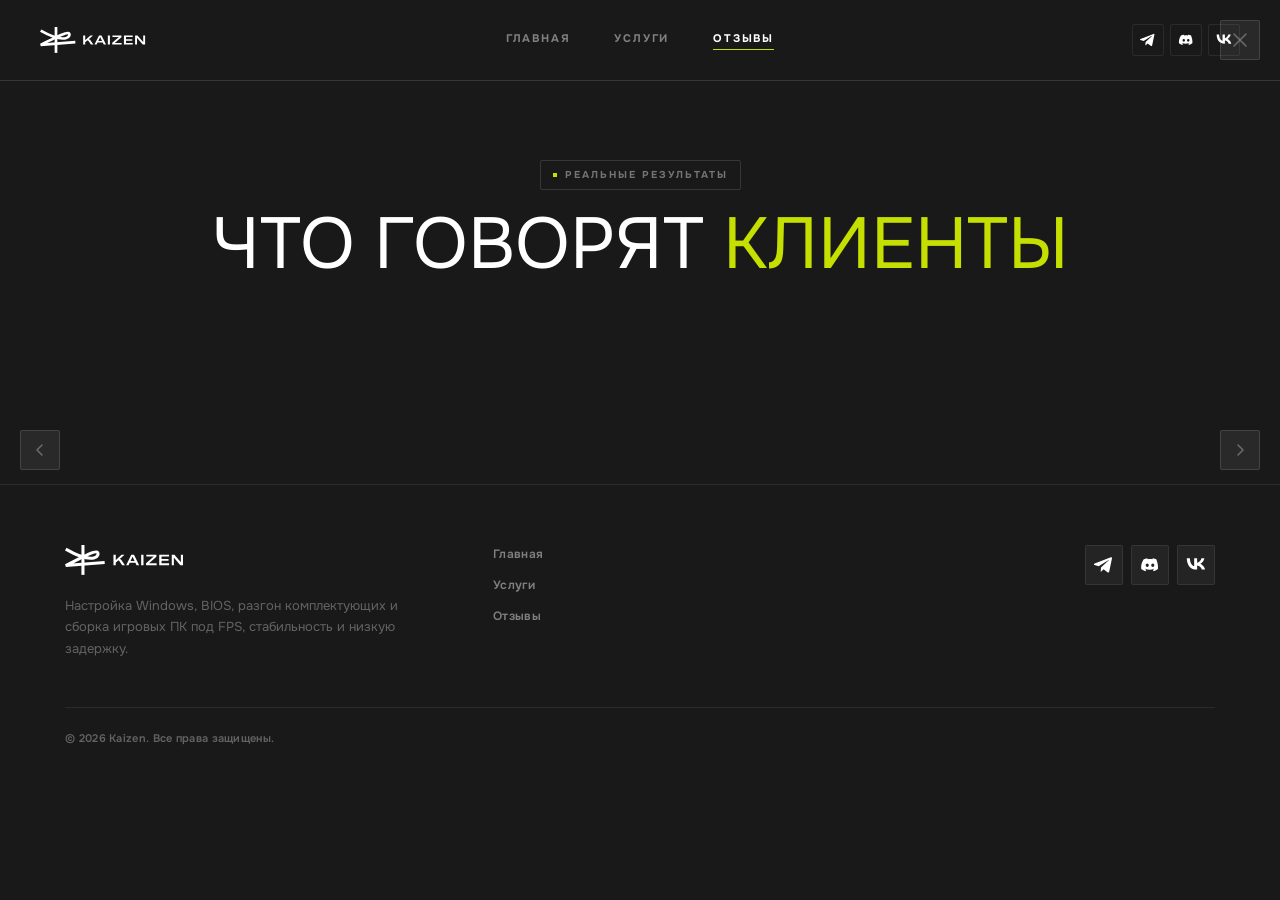
==== commit ff13b059: "Replace partners page with testimonials masonry + lightbox Swap category/partner grids for 6 real Te" ====
--- a/partners.html
+++ b/partners.html
@@ -3,8 +3,8 @@
 <head>
   <meta charset="UTF-8" />
   <meta name="viewport" content="width=device-width, initial-scale=1.0" />
-  <title>С кем работаем — Kaizen</title>
-  <meta name="description" content="Kaizen — партнёры и клиенты: стримеры, профессиональные игроки CS2 и Dota 2, киберспортивные команды." />
+  <title>Отзывы клиентов — Kaizen</title>
+  <meta name="description" content="Реальные отзывы клиентов Kaizen — результаты оптимизации ПК, прирост FPS и впечатления от работы наших специалистов." />
   <link rel="preconnect" href="https://fonts.googleapis.com" />
   <link rel="preconnect" href="https://fonts.gstatic.com" crossorigin />
   <link href="https://fonts.googleapis.com/css2?family=Onest:wght@400;500;600;700;800;900&display=swap" rel="stylesheet" />
@@ -18,10 +18,10 @@
     <a href="index.html" class="header-logo" aria-label="Kaizen — на главную">
       <img src="assets/logo-v1.svg" alt="Kaizen" style="position:absolute;inset:0;width:100%;height:100%;" />
     </a>
-    <nav class="header-nav" aria-label="Главное меню">
+    <nav class="header-nav" id="header-nav" aria-label="Главное меню">
       <a href="index.html">Главная</a>
       <a href="services.html">Услуги</a>
-      <a href="partners.html" class="active">С кем работаем</a>
+      <a href="partners.html" class="active">Отзывы</a>
     </nav>
     <div class="header-socials">
       <a href="https://t.me/" aria-label="Telegram" target="_blank" rel="noopener">
@@ -34,425 +34,45 @@
         <img src="assets/icon-vk-sm.svg" alt="VK" />
       </a>
     </div>
+    <button class="nav-toggle" id="nav-toggle" aria-label="Открыть меню" aria-expanded="false" aria-controls="header-nav">
+      <span></span>
+    </button>
   </div>
 </header>
 
-<!-- ─── PARTNERS SECTION ─── -->
+<!-- ─── TESTIMONIALS ─── -->
 <main class="partners-hero">
   <section class="partners-section">
     <div class="container">
 
-      <!-- Main heading -->
       <div class="partners-main-heading">
         <div class="trust-label">
           <span class="section-label-dot"></span>
-          Доверие профессионалов
+          Реальные результаты
         </div>
         <h1>
-          <span class="white">С кем мы </span><span class="cyan">работаем</span>
+          <span class="white">Что говорят </span><span class="cyan">клиенты</span>
         </h1>
       </div>
 
-      <!-- Category 1: Streamers / Media -->
-      <div class="category-block">
-        <div class="category-header">
-          <div class="category-line"></div>
-          <div class="category-name">Стримеры / Медиа</div>
-          <div class="category-line"></div>
-        </div>
-        <div class="persons-grid large">
-          <div class="person-card">
-            <div class="person-avatar">
-              <img src="https://www.figma.com/api/mcp/asset/79f630f7-933d-4279-823e-b6f5863ee65a.png" alt="SkyWhyWalker" loading="lazy" />
-            </div>
-            <span class="person-name">SkyWhyWalker</span>
-          </div>
-          <div class="person-card">
-            <div class="person-avatar">
-              <img src="https://www.figma.com/api/mcp/asset/1288b50f-211c-466a-92fd-3473860fc821.png" alt="RachelR" loading="lazy" />
-            </div>
-            <span class="person-name">RachelR</span>
-          </div>
-          <div class="person-card">
-            <div class="person-avatar">
-              <img src="https://www.figma.com/api/mcp/asset/6669ada2-7259-4858-8804-98bde9a94136.png" alt="ct0m" loading="lazy" />
-            </div>
-            <span class="person-name">ct0m</span>
-          </div>
-          <div class="person-card">
-            <div class="person-avatar">
-              <img src="https://www.figma.com/api/mcp/asset/a19e74ba-431c-478b-92e3-3d36bd58a588.png" alt="DianaRice" loading="lazy" />
-            </div>
-            <span class="person-name">DianaRice</span>
-          </div>
-          <div class="person-card">
-            <div class="person-avatar">
-              <img src="https://www.figma.com/api/mcp/asset/745a14e4-5d74-40b4-8fbe-a1fe848c887a.png" alt="Relaxcis" loading="lazy" />
-            </div>
-            <span class="person-name">Relaxcis</span>
-          </div>
-          <div class="person-card">
-            <div class="person-avatar">
-              <img src="https://www.figma.com/api/mcp/asset/0611b596-a1ce-477b-b24a-1db42c143617.png" alt="Samuraj" loading="lazy" />
-            </div>
-            <span class="person-name">Samuraj</span>
-          </div>
-          <div class="person-card">
-            <div class="person-avatar">
-              <img src="https://www.figma.com/api/mcp/asset/66bcaae8-22b1-4b90-a40f-be9fba0c7c71.png" alt="Anastaze" loading="lazy" />
-            </div>
-            <span class="person-name">Anastaze</span>
-          </div>
-          <div class="person-card">
-            <div class="person-avatar">
-              <img src="https://www.figma.com/api/mcp/asset/7faa1863-0afb-4ffa-9add-061937205948.png" alt="fANDER" loading="lazy" />
-            </div>
-            <span class="person-name">fANDER</span>
-          </div>
-          <div class="person-card">
-            <div class="person-avatar">
-              <img src="https://www.figma.com/api/mcp/asset/0b7e7e38-a7ad-4826-ab9a-2908eb5c9e27.png" alt="Shadowkekw" loading="lazy" />
-            </div>
-            <span class="person-name">Shadowkekw</span>
-          </div>
-          <div class="person-card">
-            <div class="person-avatar">
-              <img src="https://www.figma.com/api/mcp/asset/8bedb761-6e22-4199-9ab6-6d17a443a23f.png" alt="Yalexerr" loading="lazy" />
-            </div>
-            <span class="person-name">Yalexerr</span>
-          </div>
-          <div class="person-card">
-            <div class="person-avatar">
-              <img src="https://www.figma.com/api/mcp/asset/89aea0b8-454d-4921-a102-938e19f72da8.png" alt="QRUSH" loading="lazy" />
-            </div>
-            <span class="person-name">QRUSH</span>
-          </div>
-          <div class="person-card">
-            <div class="person-avatar">
-              <img src="https://www.figma.com/api/mcp/asset/ded1ef7b-930d-4677-9e69-e6399b221eaa.png" alt="DelightYT" loading="lazy" />
-            </div>
-            <span class="person-name">DelightYT</span>
-          </div>
-          <div class="person-card">
-            <div class="person-avatar">
-              <img src="https://www.figma.com/api/mcp/asset/69628cbf-7b00-48aa-ae99-ddea552b49a3.png" alt="POKA" loading="lazy" />
-            </div>
-            <span class="person-name">POKA</span>
-          </div>
-          <div class="person-card">
-            <div class="person-avatar">
-              <img src="https://www.figma.com/api/mcp/asset/5219032d-96f5-4a8b-a2f8-9f9210412f86.png" alt="Almazer" loading="lazy" />
-            </div>
-            <span class="person-name">Almazer</span>
-          </div>
-          <div class="person-card">
-            <div class="person-avatar">
-              <img src="https://www.figma.com/api/mcp/asset/f50b7632-8cb9-4ec2-ae7c-d2b261f1d073.png" alt="dave" loading="lazy" />
-            </div>
-            <span class="person-name">dave</span>
-          </div>
-          <div class="person-card">
-            <div class="person-avatar">
-              <img src="https://www.figma.com/api/mcp/asset/ceaa30cb-e0a2-40b3-8116-91316b1493f0.png" alt="em0k1d" loading="lazy" />
-            </div>
-            <span class="person-name">em0k1d</span>
-          </div>
-          <div class="person-card">
-            <div class="person-avatar">
-              <img src="https://www.figma.com/api/mcp/asset/5de906f8-236f-48ed-ac8b-cb1304419188.png" alt="turboxgirl" loading="lazy" />
-            </div>
-            <span class="person-name">turboxgirl</span>
-          </div>
-          <div class="person-card">
-            <div class="person-avatar">
-              <img src="https://www.figma.com/api/mcp/asset/dfc13366-daf0-4887-adbc-e9fb9154dadd.png" alt="m4ga" loading="lazy" />
-            </div>
-            <span class="person-name">m4ga</span>
-          </div>
-          <div class="person-card">
-            <div class="person-avatar">
-              <img src="https://www.figma.com/api/mcp/asset/7a565d1e-09b2-4c3a-b101-559d900d030e.png" alt="gr0mjkeee" loading="lazy" />
-            </div>
-            <span class="person-name">gr0mjkeee</span>
-          </div>
-          <div class="person-card">
-            <div class="person-avatar">
-              <img src="https://www.figma.com/api/mcp/asset/084a14a5-2918-4239-ae95-43acd83056bf.png" alt="murzofx" loading="lazy" />
-            </div>
-            <span class="person-name">murzofx</span>
-          </div>
-          <div class="person-card">
-            <div class="person-avatar">
-              <img src="https://www.figma.com/api/mcp/asset/6a60e38e-7847-4da3-a258-f281e1261e34.png" alt="loskych" loading="lazy" />
-            </div>
-            <span class="person-name">loskych</span>
-          </div>
-          <div class="person-card">
-            <div class="person-avatar">
-              <img src="https://www.figma.com/api/mcp/asset/401c8860-bacb-4f42-9535-9d1018ef9b70.png" alt="closetape" loading="lazy" />
-            </div>
-            <span class="person-name">closetape</span>
-          </div>
-        </div>
-      </div>
-
-      <!-- Category 2: Pro CS2 players -->
-      <div class="category-block">
-        <div class="category-header">
-          <div class="category-line"></div>
-          <div class="category-name">Профессиональные игроки CS2</div>
-          <div class="category-line"></div>
-        </div>
-        <div class="persons-grid">
-          <div class="person-card">
-            <div class="person-avatar">
-              <img src="https://www.figma.com/api/mcp/asset/a7eace05-9b7c-490f-bdd0-582eb837496e.png" alt="cadiaN" loading="lazy" />
-            </div>
-            <span class="person-name">cadiaN</span>
-          </div>
-          <div class="person-card">
-            <div class="person-avatar">
-              <img src="https://www.figma.com/api/mcp/asset/af1ab3d9-044d-4e5f-a598-b0eb25c49c15.png" alt="Kyousuke" loading="lazy" />
-            </div>
-            <span class="person-name">Kyousuke</span>
-          </div>
-          <div class="person-card">
-            <div class="person-avatar">
-              <img src="https://www.figma.com/api/mcp/asset/fb09c9ef-5e23-4958-9b4d-f177e23b04bc.png" alt="Zorte" loading="lazy" />
-            </div>
-            <span class="person-name">Zorte</span>
-          </div>
-          <div class="person-card">
-            <div class="person-avatar">
-              <img src="https://www.figma.com/api/mcp/asset/0b442db3-0aa9-42a0-8cee-927d48eef1a1.png" alt="FL4MUS" loading="lazy" />
-            </div>
-            <span class="person-name">FL4MUS</span>
-          </div>
-          <div class="person-card">
-            <div class="person-avatar">
-              <img src="https://www.figma.com/api/mcp/asset/d2fae6c7-ef6f-42a8-bfcd-ee5160d2ee65.png" alt="TN1R" loading="lazy" />
-            </div>
-            <span class="person-name">TN1R</span>
-          </div>
-          <div class="person-card">
-            <div class="person-avatar">
-              <img src="https://www.figma.com/api/mcp/asset/32a53644-8dd2-4a7a-af2a-6ad04ac272fb.png" alt="HObbit" loading="lazy" />
-            </div>
-            <span class="person-name">HObbit</span>
-          </div>
-          <div class="person-card">
-            <div class="person-avatar">
-              <img src="https://www.figma.com/api/mcp/asset/67e7be76-ac56-482a-978c-f5a474e2ff10.png" alt="Lattyk" loading="lazy" />
-            </div>
-            <span class="person-name">Lattyk</span>
-          </div>
-          <div class="person-card">
-            <div class="person-avatar">
-              <img src="https://www.figma.com/api/mcp/asset/beb13fb8-1d4b-47fc-aff9-74ebf2c1e68b.png" alt="alkaren" loading="lazy" />
-            </div>
-            <span class="person-name">alkaren</span>
-          </div>
-          <div class="person-card">
-            <div class="person-avatar">
-              <img src="https://www.figma.com/api/mcp/asset/69924c9d-a0fe-47fa-a0e9-763a68771931.png" alt="zweih" loading="lazy" />
-            </div>
-            <span class="person-name">zweih</span>
-          </div>
-          <div class="person-card">
-            <div class="person-avatar">
-              <img src="https://www.figma.com/api/mcp/asset/80e9aaf1-6dc6-42c9-be11-3b4d9da40a8d.png" alt="flamie" loading="lazy" />
-            </div>
-            <span class="person-name">flamie</span>
-          </div>
-          <div class="person-card">
-            <div class="person-avatar">
-              <img src="https://www.figma.com/api/mcp/asset/39b21f2e-5e26-4b2f-a457-0e4087c34e3c.png" alt="dek0" loading="lazy" />
-            </div>
-            <span class="person-name">dek0</span>
-          </div>
-          <div class="person-card">
-            <div class="person-avatar">
-              <img src="https://www.figma.com/api/mcp/asset/ebcc231a-c0a8-44b4-835a-68f2af5817e3.png" alt="bl1x1" loading="lazy" />
-            </div>
-            <span class="person-name">bl1x1</span>
-          </div>
-          <div class="person-card">
-            <div class="person-avatar">
-              <img src="https://www.figma.com/api/mcp/asset/f9eec308-7f0b-4d90-a3a0-c68fdeb92816.png" alt="mokuj1n" loading="lazy" />
-            </div>
-            <span class="person-name">mokuj1n</span>
-          </div>
-          <div class="person-card">
-            <div class="person-avatar">
-              <img src="https://www.figma.com/api/mcp/asset/eefdd934-6e80-491a-a399-ff3bafdac502.png" alt="glowiing" loading="lazy" />
-            </div>
-            <span class="person-name">glowiing</span>
-          </div>
-          <div class="person-card">
-            <div class="person-avatar">
-              <img src="https://www.figma.com/api/mcp/asset/53ddbcc1-bf6b-4458-af4f-8888125d11af.png" alt="Malik" loading="lazy" />
-            </div>
-            <span class="person-name">Malik</span>
-          </div>
-          <div class="person-card">
-            <div class="person-avatar">
-              <img src="https://www.figma.com/api/mcp/asset/c0f4946b-df0e-483e-bede-ccf5914ef0f5.png" alt="s1ren" loading="lazy" />
-            </div>
-            <span class="person-name">s1ren</span>
-          </div>
-          <div class="person-card">
-            <div class="person-avatar">
-              <img src="https://www.figma.com/api/mcp/asset/a475f740-1578-43d1-b6f5-b6d6c5b2f794.png" alt="Patsi" loading="lazy" />
-            </div>
-            <span class="person-name">Patsi</span>
-          </div>
-          <div class="person-card">
-            <div class="person-avatar">
-              <img src="https://www.figma.com/api/mcp/asset/7f595217-98d2-4a27-9256-d1b5398ac92d.png" alt="d1Ledez" loading="lazy" />
-            </div>
-            <span class="person-name">d1Ledez</span>
-          </div>
-          <div class="person-card">
-            <div class="person-avatar">
-              <img src="https://www.figma.com/api/mcp/asset/82aad3ec-e491-425b-8cca-e9e20bf60003.png" alt="faydett" loading="lazy" />
-            </div>
-            <span class="person-name">faydett</span>
-          </div>
-          <div class="person-card">
-            <div class="person-avatar">
-              <img src="https://www.figma.com/api/mcp/asset/d110c40f-5f86-42b1-8514-783ae9e021bb.png" alt="FPSSS" loading="lazy" />
-            </div>
-            <span class="person-name">FPSSS</span>
-          </div>
-          <div class="person-card">
-            <div class="person-avatar">
-              <img src="https://www.figma.com/api/mcp/asset/38227081-ba3c-47bb-b644-44168c1b40a4.png" alt="Riskyb0b" loading="lazy" />
-            </div>
-            <span class="person-name">Riskyb0b</span>
-          </div>
-          <div class="person-card">
-            <div class="person-avatar">
-              <img src="https://www.figma.com/api/mcp/asset/373ee153-42dd-4451-b25f-05cd3de75dbd.png" alt="lov1kus" loading="lazy" />
-            </div>
-            <span class="person-name">lov1kus</span>
-          </div>
-          <div class="person-card">
-            <div class="person-avatar">
-              <img src="https://www.figma.com/api/mcp/asset/ea8b369f-d5d4-4f36-89fb-f19341a59f6a.png" alt="s0tf1k" loading="lazy" />
-            </div>
-            <span class="person-name">s0tf1k</span>
-          </div>
-          <div class="person-card">
-            <div class="person-avatar">
-              <img src="https://www.figma.com/api/mcp/asset/a309b0ad-0a2f-400a-8415-ad76aa7ba6a7.png" alt="VilBy" loading="lazy" />
-            </div>
-            <span class="person-name">VilBy</span>
-          </div>
-        </div>
-      </div>
-
-      <!-- Category 3: Pro Dota 2 players -->
-      <div class="category-block">
-        <div class="category-header">
-          <div class="category-line"></div>
-          <div class="category-name">Профессиональные игроки Dota 2</div>
-          <div class="category-line"></div>
-        </div>
-        <div class="persons-grid">
-          <div class="person-card">
-            <div class="person-avatar">
-              <img src="https://www.figma.com/api/mcp/asset/3fd398e6-a0d7-41bf-a270-571e5d6d2057.png" alt="Sdaim" loading="lazy" />
-            </div>
-            <span class="person-name">Sdaim</span>
-          </div>
-          <div class="person-card">
-            <div class="person-avatar">
-              <img src="https://www.figma.com/api/mcp/asset/4256313c-94a4-4cc3-98db-1bd184a5212c.png" alt="Ramzes" loading="lazy" />
-            </div>
-            <span class="person-name">Ramzes</span>
-          </div>
-          <div class="person-card">
-            <div class="person-avatar">
-              <img src="https://www.figma.com/api/mcp/asset/e5ea05fe-eb19-470d-9637-6dd576006a33.png" alt="Егор Крид" loading="lazy" />
-            </div>
-            <span class="person-name">Егор Крид</span>
-          </div>
-        </div>
-      </div>
-
-      <!-- Category 4: Teams -->
-      <div class="category-block">
-        <div class="category-header">
-          <div class="category-line"></div>
-          <div class="category-name">Киберспортивные команды</div>
-          <div class="category-line"></div>
-        </div>
-        <div class="teams-grid">
-          <div class="team-card">
-            <div class="team-logo">
-              <img src="https://www.figma.com/api/mcp/asset/b189753b-735c-4052-b0fa-a25a851d5bd8.png" alt="Spirit" loading="lazy" />
-            </div>
-            <span class="team-name">Spirit</span>
-          </div>
-          <div class="team-card">
-            <div class="team-logo">
-              <img src="https://www.figma.com/api/mcp/asset/faba786b-abac-4f2d-8f02-0f220054337f.png" alt="OG" loading="lazy" />
-            </div>
-            <span class="team-name">OG</span>
-          </div>
-          <div class="team-card">
-            <div class="team-logo">
-              <img src="https://www.figma.com/api/mcp/asset/af615dbb-6edf-4e05-918e-0089dcd9e1f1.png" alt="Aurora" loading="lazy" />
-            </div>
-            <span class="team-name">Aurora</span>
-          </div>
-          <div class="team-card">
-            <div class="team-logo">
-              <img src="https://www.figma.com/api/mcp/asset/154e6893-a2ac-4ca5-9c9e-1e05290e4e18.png" alt="BB Team" loading="lazy" />
-            </div>
-            <span class="team-name">BB Team</span>
-          </div>
-          <div class="team-card">
-            <div class="team-logo">
-              <img src="https://www.figma.com/api/mcp/asset/543d905f-3f8e-4aac-99a9-df314ceb6b47.png" alt="9Pandas" loading="lazy" />
-            </div>
-            <span class="team-name">9Pandas</span>
-          </div>
-          <div class="team-card">
-            <div class="team-logo">
-              <img src="https://www.figma.com/api/mcp/asset/691231d9-c5c3-4bf2-89aa-966541bcda01.png" alt="Insilio" loading="lazy" />
-            </div>
-            <span class="team-name">Insilio</span>
-          </div>
-          <div class="team-card">
-            <div class="team-logo">
-              <img src="https://www.figma.com/api/mcp/asset/6cdc0448-3cd7-405f-afdb-db50b4ad4293.png" alt="Nemiga" loading="lazy" />
-            </div>
-            <span class="team-name">Nemiga</span>
-          </div>
-          <div class="team-card">
-            <div class="team-logo">
-              <img src="https://www.figma.com/api/mcp/asset/3334aa91-c55e-4067-bfed-bc149d18b6da.png" alt="Spirit Academy" loading="lazy" />
-            </div>
-            <span class="team-name">Spirit Academy</span>
-          </div>
-          <div class="team-card">
-            <div class="team-logo">
-              <img src="https://www.figma.com/api/mcp/asset/e2385862-d5b5-4318-8203-f28cdade8f8e.png" alt="CyberShoke" loading="lazy" />
-            </div>
-            <span class="team-name">CyberShoke</span>
-          </div>
-          <div class="team-card">
-            <div class="team-logo">
-              <img src="https://www.figma.com/api/mcp/asset/22f9d26b-b88d-480e-9e4c-3559343ff675.png" alt="GUN5" loading="lazy" />
-            </div>
-            <span class="team-name">GUN5</span>
-          </div>
-        </div>
-      </div>
+      <div id="tm-grid" class="tm-grid"></div>
 
     </div>
   </section>
+
+  <!-- Lightbox -->
+  <div id="tm-lightbox" class="tm-lightbox" role="dialog" aria-modal="true" aria-label="Просмотр отзыва">
+    <button id="tm-lb-prev" class="tm-lb-nav tm-lb-prev" aria-label="Предыдущий">
+      <svg width="16" height="16" viewBox="0 0 16 16" fill="none"><path d="M10 3L5 8L10 13" stroke="currentColor" stroke-width="1.5" stroke-linecap="round" stroke-linejoin="round"/></svg>
+    </button>
+    <img id="tm-lb-img" class="tm-lightbox-img" src="" alt="" />
+    <button id="tm-lb-next" class="tm-lb-nav tm-lb-next" aria-label="Следующий">
+      <svg width="16" height="16" viewBox="0 0 16 16" fill="none"><path d="M6 3L11 8L6 13" stroke="currentColor" stroke-width="1.5" stroke-linecap="round" stroke-linejoin="round"/></svg>
+    </button>
+    <button id="tm-lb-close" class="tm-lb-close" aria-label="Закрыть">
+      <svg width="14" height="14" viewBox="0 0 14 14" fill="none"><path d="M1 1L13 13M13 1L1 13" stroke="currentColor" stroke-width="1.5" stroke-linecap="round"/></svg>
+    </button>
+  </div>
 </main>
 
 <!-- ─── FOOTER ─── -->
@@ -468,7 +88,7 @@
       <nav class="footer-nav" aria-label="Footer navigation">
         <a href="index.html">Главная</a>
         <a href="services.html">Услуги</a>
-        <a href="partners.html">С кем работаем</a>
+        <a href="partners.html">Отзывы</a>
       </nav>
       <div class="footer-socials">
         <a href="https://t.me/" aria-label="Telegram" target="_blank" rel="noopener">
@@ -546,5 +166,170 @@
 </div>
 
 <script src="js/main.js"></script>
+<script>
+(function () {
+  var TESTIMONIALS = [
+    { src: 'assets/feedbackimg/CleanShot%202026-08-26%20at%2013.51.21%402x.webp', w: 1920, h: 485 },
+    { src: 'assets/feedbackimg/CleanShot%202026-08-26%20at%2013.51.55%402x.webp', w: 1920, h: 3351 },
+    { src: 'assets/feedbackimg/CleanShot%202026-08-26%20at%2013.52.54%402x.webp', w: 1920, h: 2499 },
+    { src: 'assets/feedbackimg/CleanShot%202026-08-26%20at%2013.53.18%402x.webp', w: 1920, h: 1961 },
+    { src: 'assets/feedbackimg/CleanShot%202026-08-26%20at%2013.53.40%402x.webp', w: 1920, h: 677 },
+    { src: 'assets/feedbackimg/CleanShot%202026-08-26%20at%2013.53.50%402x.webp', w: 1920, h: 4069 },
+  ];
+
+  var BREAKPOINTS = [
+    { max: 599,      cols: 1 },
+    { max: 899,      cols: 2 },
+    { max: Infinity, cols: 3 },
+  ];
+
+  function getColCount() {
+    var w = window.innerWidth;
+    for (var i = 0; i < BREAKPOINTS.length; i++) {
+      if (w <= BREAKPOINTS[i].max) return BREAKPOINTS[i].cols;
+    }
+    return 3;
+  }
+
+  function distribute(items, n) {
+    var cols = [];
+    var heights = [];
+    for (var i = 0; i < n; i++) { cols.push([]); heights.push(0); }
+    items.forEach(function (item) {
+      var minH = Math.min.apply(null, heights);
+      var idx = heights.indexOf(minH);
+      cols[idx].push(item);
+      heights[idx] += item.h / item.w;
+    });
+    return cols;
+  }
+
+  var grid = document.getElementById('tm-grid');
+  var lb   = document.getElementById('tm-lightbox');
+  var lbImg = document.getElementById('tm-lb-img');
+  var activeIdx = -1;
+  var activeBtn = null;
+  var ANIM_DUR = 400;
+
+  function buildGrid() {
+    var n = getColCount();
+    grid.style.setProperty('--tm-cols', n);
+    var distributed = distribute(TESTIMONIALS, n);
+    grid.innerHTML = '';
+    distributed.forEach(function (colItems) {
+      var col = document.createElement('div');
+      col.className = 'tm-col';
+      colItems.forEach(function (item) {
+        var globalIdx = TESTIMONIALS.indexOf(item);
+        var btn = document.createElement('button');
+        btn.className = 'tm-card';
+        btn.setAttribute('data-idx', globalIdx);
+        btn.setAttribute('aria-label', 'Открыть отзыв');
+        var img = document.createElement('img');
+        img.src = item.src;
+        img.alt = '';
+        img.loading = 'lazy';
+        img.decoding = 'async';
+        img.style.width = '100%';
+        img.style.height = 'auto';
+        img.style.display = 'block';
+        btn.appendChild(img);
+        btn.addEventListener('click', function () {
+          openLightbox(parseInt(btn.getAttribute('data-idx')), btn);
+        });
+        col.appendChild(btn);
+      });
+      grid.appendChild(col);
+    });
+  }
+
+  function openLightbox(idx, btn) {
+    activeIdx = idx;
+    activeBtn = btn;
+    var item = TESTIMONIALS[idx];
+    var rect = btn.getBoundingClientRect();
+    var targetW = Math.min(window.innerWidth * 0.9, 540);
+    var scale = rect.width / targetW;
+    var dx = rect.left + rect.width / 2 - window.innerWidth / 2;
+    var dy = rect.top + rect.height / 2 - window.innerHeight / 2;
+
+    lbImg.src = item.src;
+    lbImg.style.transition = 'none';
+    lbImg.style.transform = 'translate(' + dx + 'px, ' + dy + 'px) scale(' + scale + ')';
+    lb.classList.add('open');
+    btn.classList.add('is-active');
+
+    requestAnimationFrame(function () {
+      requestAnimationFrame(function () {
+        lbImg.style.transition = 'transform ' + ANIM_DUR + 'ms cubic-bezier(0.42,0,0.58,1)';
+        lbImg.style.transform = '';
+      });
+    });
+  }
+
+  function closeLightbox() {
+    if (activeIdx < 0 || !activeBtn) return;
+    var btn = activeBtn;
+    var rect = btn.getBoundingClientRect();
+    var targetW = Math.min(window.innerWidth * 0.9, 540);
+    var scale = rect.width / targetW;
+    var dx = rect.left + rect.width / 2 - window.innerWidth / 2;
+    var dy = rect.top + rect.height / 2 - window.innerHeight / 2;
+
+    lbImg.style.transition = 'transform ' + (ANIM_DUR * 0.8) + 'ms cubic-bezier(0.42,0,0.58,1)';
+    lbImg.style.transform = 'translate(' + dx + 'px, ' + dy + 'px) scale(' + scale + ')';
+
+    setTimeout(function () {
+      lb.classList.remove('open');
+      lbImg.style.transition = 'none';
+      lbImg.style.transform = '';
+      btn.classList.remove('is-active');
+      activeIdx = -1;
+      activeBtn = null;
+    }, ANIM_DUR * 0.8);
+  }
+
+  function navigateTo(idx) {
+    if (activeBtn) activeBtn.classList.remove('is-active');
+    activeIdx = idx;
+    var newBtn = grid.querySelector('[data-idx="' + idx + '"]');
+    activeBtn = newBtn;
+    if (newBtn) newBtn.classList.add('is-active');
+    lbImg.style.transition = 'opacity 0.15s';
+    lbImg.style.opacity = '0';
+    setTimeout(function () {
+      lbImg.src = TESTIMONIALS[idx].src;
+      lbImg.style.opacity = '1';
+    }, 150);
+  }
+
+  document.getElementById('tm-lb-close').addEventListener('click', closeLightbox);
+  document.getElementById('tm-lb-prev').addEventListener('click', function () {
+    navigateTo((activeIdx - 1 + TESTIMONIALS.length) % TESTIMONIALS.length);
+  });
+  document.getElementById('tm-lb-next').addEventListener('click', function () {
+    navigateTo((activeIdx + 1) % TESTIMONIALS.length);
+  });
+
+  lb.addEventListener('click', function (e) {
+    if (e.target === lb) closeLightbox();
+  });
+
+  document.addEventListener('keydown', function (e) {
+    if (!lb.classList.contains('open')) return;
+    if (e.key === 'Escape') closeLightbox();
+    if (e.key === 'ArrowLeft') navigateTo((activeIdx - 1 + TESTIMONIALS.length) % TESTIMONIALS.length);
+    if (e.key === 'ArrowRight') navigateTo((activeIdx + 1) % TESTIMONIALS.length);
+  });
+
+  var colCount = getColCount();
+  window.addEventListener('resize', function () {
+    var n = getColCount();
+    if (n !== colCount) { colCount = n; buildGrid(); }
+  });
+
+  buildGrid();
+})();
+</script>
 </body>
 </html>
--- a/css/main.css
+++ b/css/main.css
@@ -155,6 +155,11 @@
   background: var(--bg);
   z-index: 0;
 }
+.hero-unicorn-scene {
+  position: absolute; inset: 0;
+  width: 100%; height: 100%;
+  z-index: 1;
+}
 /* dot grid texture */
 .hero-bg::after {
   content: '';
@@ -182,25 +187,17 @@
   position: relative; z-index: 2;
   max-width: var(--max-w);
   margin: 0 auto;
-  padding: 0 40px;
+  padding: 0 40px 160px;
   width: 100%;
-  padding-top: 80px;
-  padding-bottom: 120px;
+  display: flex;
+  flex-direction: column;
+  align-items: center;
+  text-align: center;
   animation: heroIn 0.9s var(--ease) both;
 }
 @keyframes heroIn {
   from { opacity: 0; transform: translateY(28px); }
   to   { opacity: 1; transform: translateY(0); }
-}
-.hero-eyebrow {
-  display: flex; align-items: center; gap: 14px;
-  margin-bottom: 32px;
-}
-.hero-eyebrow-line { width: 36px; height: 1px; background: var(--accent); flex-shrink: 0; }
-.hero-eyebrow-text {
-  font-size: 10px; font-weight: 800;
-  letter-spacing: 2.5px; text-transform: uppercase;
-  color: var(--accent);
 }
 .hero-logo-img {
   width: 54px; height: 41px;
@@ -214,41 +211,54 @@
 }
 .hero-title {
   font-family: var(--font-display);
-  font-size: 100px; font-weight: normal;
-  letter-spacing: -1px; text-transform: uppercase;
-  color: var(--white); line-height: 0.9;
+  font-size: clamp(64px, 9vw, 120px);
+  font-weight: normal;
+  letter-spacing: -1px;
+  text-transform: uppercase;
+  color: var(--white);
+  line-height: 0.85;
   margin-bottom: 36px;
+  margin-top: 24px;
 }
 .hero-title .accent { color: var(--accent); }
 .hero-btn {
-  display: inline-flex; align-items: center; justify-content: center;
-  padding: 0 44px; height: 52px;
-  background: var(--accent); color: #111;
-  font-size: 11px; font-weight: 800;
-  letter-spacing: 2px; text-transform: uppercase;
-  border-radius: var(--radius);
+  display: inline-flex; align-items: center;
+  height: 60px;
+  background: #fff; color: #111;
+  border-radius: 9999px;
+  padding: 6px 6px 6px 28px;
+  gap: 0;
   transition: opacity 0.2s, transform 0.25s var(--ease);
-}
-.hero-btn:hover { opacity: 0.9; transform: translateY(-2px); }
+  border: none;
+}
+.hero-btn:hover { opacity: 0.92; transform: translateY(-2px); }
 .hero-btn:active { transform: translateY(0) scale(0.98); transition-duration: 0.1s; }
+.hero-btn-text {
+  font-size: 13px; font-weight: 700;
+  text-transform: uppercase; letter-spacing: 0.3px;
+  color: #111; padding-right: 24px; white-space: nowrap;
+}
+.hero-btn-icon {
+  width: 48px; height: 48px;
+  flex-shrink: 0; display: block;
+}
 .hero-bottom-img { display: none; }
 
 /* hero gun visual */
 .hero-gun {
   position: absolute;
-  bottom: -5%;
-  left: 0;
-  width: 100%;
+  top: 23%;
+  left: 50%;
+  width: 110%;
   z-index: 1;
   pointer-events: none;
   mix-blend-mode: screen;
-  opacity: 0.6;
-  object-fit: cover;
+  opacity: 0.65;
   animation: gunFloat 7s ease-in-out 1.2s infinite;
 }
 @keyframes gunFloat {
-  0%, 100% { transform: translateY(0px); }
-  50%       { transform: translateY(-18px); }
+  0%, 100% { transform: translateX(-50%) translateY(0px); }
+  50%       { transform: translateX(-50%) translateY(-18px); }
 }
 
 /* hero stats strip */
@@ -387,7 +397,6 @@
 }
 .faq-col-right {
   border-left: 1px solid var(--border);
-  padding-left: 64px;
 }
 
 .faq-qitem {
@@ -395,7 +404,7 @@
   grid-template-columns: 36px 1fr;
   gap: 20px;
   align-items: start;
-  padding: 28px 0;
+  padding: 28px 0 28px 64px;
   border-bottom: 1px solid var(--border);
 }
 .faq-qitem:first-child { border-top: 1px solid var(--border); }
@@ -408,20 +417,55 @@
   padding-top: 3px;
 }
 .faq-qitem-q {
+  display: flex;
+  align-items: flex-start;
+  justify-content: space-between;
+  gap: 16px;
+  cursor: pointer;
+  user-select: none;
   font-size: 14px;
   font-weight: 600;
   color: var(--white);
   line-height: 1.45;
-  margin-bottom: 10px;
-}
+}
+.faq-qitem-q-text { flex: 1; }
+.faq-icon {
+  flex-shrink: 0;
+  position: relative;
+  width: 12px; height: 12px;
+  margin-top: 3px;
+}
+.faq-icon::before,
+.faq-icon::after {
+  content: '';
+  position: absolute;
+  background: var(--text-dim);
+  transition: transform 0.35s var(--ease), opacity 0.25s;
+}
+.faq-icon::before { top: 50%; left: 0; width: 100%; height: 1px; transform: translateY(-50%); }
+.faq-icon::after  { top: 0; left: 50%; width: 1px; height: 100%; transform: translateX(-50%); }
+.faq-qitem.open .faq-icon::after { transform: translateX(-50%) rotate(90deg); opacity: 0; }
+
+.faq-qitem-a-wrap {
+  display: grid;
+  grid-template-rows: 0fr;
+  transition: grid-template-rows 0.4s var(--ease);
+  overflow: hidden;
+}
+.faq-qitem.open .faq-qitem-a-wrap {
+  grid-template-rows: 1fr;
+}
+.faq-qitem-a-inner { overflow: hidden; }
 .faq-qitem-a {
   font-size: 13px;
   color: var(--text-muted);
   line-height: 1.78;
+  padding-top: 10px;
 }
 
 .faq-cta {
   margin-top: 28px;
+  margin-left: 64px;
   border: 1px solid var(--border);
   border-radius: var(--radius);
   background: var(--bg-card);
@@ -494,8 +538,16 @@
 .footer-bottom {
   border-top: 1px solid var(--border);
   padding-top: 22px;
+  display: flex;
+  align-items: center;
+  justify-content: space-between;
+  gap: 20px;
+  flex-wrap: wrap;
 }
 .footer-copy { font-size: 11px; font-weight: 600; letter-spacing: 0.3px; color: var(--text-dim); }
+.footer-legal { display: flex; gap: 20px; }
+.footer-legal a { font-size: 11px; color: var(--text-dim); text-decoration: none; transition: color 0.18s; }
+.footer-legal a:hover { color: var(--white); }
 
 /* ─── PRICING PAGE ─── */
 .pricing-hero { padding-top: 80px; }
@@ -516,7 +568,7 @@
 }
 .pricing-heading {
   font-family: var(--font-display);
-  font-size: 68px; font-weight: normal; letter-spacing: 0; text-transform: uppercase;
+  font-size: clamp(34px, 8vw, 68px); font-weight: normal; letter-spacing: 0; text-transform: uppercase;
   color: var(--white); text-align: center; position: relative; display: inline;
 }
 .pricing-heading-accent { color: var(--accent); }
@@ -697,7 +749,7 @@
 .partners-main-heading { margin-bottom: 64px; text-align: center; }
 .partners-main-heading h1 {
   font-family: var(--font-display);
-  font-size: 72px; font-weight: normal;
+  font-size: clamp(36px, 9vw, 72px); font-weight: normal;
   letter-spacing: 0; text-transform: uppercase; line-height: 1.0;
 }
 .partners-main-heading h1 .white { color: var(--white); }
@@ -879,3 +931,318 @@
 .persons-grid .person-card:nth-child(5)  { transition-delay: 120ms; }
 .persons-grid .person-card:nth-child(6)  { transition-delay: 150ms; }
 .persons-grid .person-card:nth-child(n+7) { transition-delay: 180ms; }
+
+/* ─── NAV TOGGLE (hamburger) ─── */
+.nav-toggle {
+  display: none;
+  position: relative;
+  width: 40px; height: 40px;
+  border: 1px solid var(--border);
+  border-radius: var(--radius);
+  background: transparent;
+  flex-shrink: 0;
+}
+.nav-toggle span,
+.nav-toggle span::before,
+.nav-toggle span::after {
+  content: '';
+  position: absolute;
+  left: 50%; top: 50%;
+  width: 16px; height: 1.5px;
+  background: var(--white);
+  transform: translate(-50%, -50%);
+  transition: transform 0.3s var(--ease), opacity 0.2s var(--ease);
+}
+.nav-toggle span::before { transform: translate(-50%, -50%) translateY(-5px); }
+.nav-toggle span::after  { transform: translate(-50%, -50%) translateY(5px); }
+body.nav-open .nav-toggle span { background: transparent; }
+body.nav-open .nav-toggle span::before { transform: translate(-50%, -50%) rotate(45deg); }
+body.nav-open .nav-toggle span::after  { transform: translate(-50%, -50%) rotate(-45deg); }
+
+/* ─── RESPONSIVE ─── */
+@media (max-width: 900px) {
+  .header-inner {
+    display: flex;
+    align-items: center;
+    justify-content: space-between;
+  }
+  .header-socials { display: none; }
+  .nav-toggle { display: block; }
+
+  .header-nav {
+    position: fixed;
+    inset: 80px 0 0 0;
+    z-index: 99;
+    background: var(--bg);
+    flex-direction: column;
+    align-items: center;
+    justify-content: center;
+    gap: 36px;
+    opacity: 0;
+    transform: translateY(-8px);
+    pointer-events: none;
+    transition: opacity 0.35s var(--ease), transform 0.35s var(--ease);
+  }
+  .header-nav a {
+    font-size: 22px;
+    letter-spacing: 0.5px;
+  }
+  body.nav-open .header-nav {
+    opacity: 1;
+    transform: translateY(0);
+    pointer-events: all;
+  }
+  body.nav-open .header-socials {
+    display: flex;
+    position: fixed;
+    left: 0; right: 0;
+    bottom: 56px;
+    justify-content: center;
+    z-index: 99;
+  }
+  body.nav-open { overflow: hidden; }
+
+  .faq-cols { grid-template-columns: 1fr; }
+  .faq-col-left {
+    position: static;
+    padding-right: 0;
+    margin-bottom: 40px;
+  }
+  .faq-col-right { border-left: none; }
+
+  /* pricing cards */
+  .pricing-cards { grid-template-columns: 1fr; }
+  .pricing-card {
+    min-height: auto;
+    border-right: none;
+    border-bottom: 1px solid var(--border);
+  }
+  .pricing-card:last-child { border-bottom: none; }
+}
+
+@media (max-width: 768px) {
+  .container,
+  .site-header,
+  .hero-content,
+  .features-grid,
+  .faq-container,
+  .footer-inner {
+    padding-left: 24px;
+    padding-right: 24px;
+  }
+
+  /* hero */
+  .hero-content { padding-top: 0; padding-bottom: 90px; }
+  .hero-title {
+    font-size: clamp(40px, 12vw, 64px);
+    margin-bottom: 24px;
+  }
+  .hero-btn { height: 54px; padding: 5px 5px 5px 22px; }
+  .hero-btn-text { padding-right: 18px; }
+  .hero-btn-icon { width: 42px; height: 42px; }
+
+  /* features */
+  .features-grid { grid-template-columns: 1fr; }
+  .feature-item {
+    padding: 32px 0;
+    border-right: none;
+  }
+  .feature-item:first-child { padding-left: 0; border-top: none; }
+  .feature-index { font-size: 36px; }
+
+  /* faq */
+  .faq-section { padding: 64px 0; }
+  .faq-qitem {
+    grid-template-columns: 26px 1fr;
+    gap: 12px;
+    padding: 24px 0;
+  }
+  .faq-cta {
+    margin-left: 0;
+    margin-top: 24px;
+    flex-direction: column;
+    align-items: flex-start;
+    gap: 18px;
+  }
+  .faq-cta .btn-accent { width: 100%; }
+
+  /* footer */
+  .footer-top {
+    grid-template-columns: 1fr;
+    gap: 32px;
+  }
+  .footer-desc { max-width: 100%; }
+  .footer-socials { justify-content: flex-start; }
+  .footer-bottom {
+    flex-direction: column;
+    align-items: flex-start;
+    gap: 14px;
+  }
+
+  /* pricing page */
+  .pricing-hero { padding-top: 64px; }
+  .pricing-section { padding: 56px 0 80px; }
+  .pricing-desc { margin-top: 14px; }
+  .pricing-cards { margin-top: 32px; }
+  .pricing-card-inner { padding: 24px; }
+  .pricing-card-name { font-size: 28px; }
+  .pricing-price-number { font-size: 36px; }
+  .pricing-support-panel {
+    height: auto;
+    min-height: 46px;
+    padding: 10px 16px;
+    flex-wrap: wrap;
+    row-gap: 4px;
+  }
+
+  /* partners page */
+  .partners-hero { padding-top: 64px; }
+  .partners-section { padding: 56px 0 80px; }
+  .partners-main-heading { margin-bottom: 44px; }
+  .category-block { margin-bottom: 44px; }
+  .persons-grid { grid-template-columns: repeat(auto-fill, minmax(84px, 1fr)); gap: 8px; }
+  .persons-grid.large { grid-template-columns: repeat(auto-fill, minmax(104px, 1fr)); gap: 8px; }
+  .teams-grid { grid-template-columns: repeat(auto-fill, minmax(76px, 1fr)); gap: 8px; }
+  .category-header { gap: 8px; }
+  .category-name { font-size: 9px; letter-spacing: 1px; }
+}
+
+@media (max-width: 640px) {
+  /* modal */
+  .modal {
+    padding: 24px 20px;
+    max-height: calc(100vh - 32px);
+    overflow-y: auto;
+  }
+  .modal h2 { font-size: 30px; }
+  .modal-subtitle { margin-bottom: 22px; }
+  .form-grid { grid-template-columns: 1fr; }
+  .form-footer {
+    flex-direction: column;
+    align-items: stretch;
+    gap: 16px;
+  }
+  .form-footer .btn-outline-accent { width: 100%; }
+}
+
+@media (max-width: 480px) {
+  .header-inner { height: 68px; }
+  .header-nav { inset: 68px 0 0 0; }
+  .header-logo { width: 92px; height: 24px; }
+
+  .hero-logo-img { width: 44px; height: 33px; margin-bottom: 18px; }
+  .hero-btn-text { font-size: 12px; }
+
+  .faq-title { margin-top: 12px; }
+  .faq-cta { padding: 18px 20px; }
+}
+
+/* ─── TESTIMONIALS MASONRY ─── */
+.tm-grid {
+  display: grid;
+  grid-template-columns: repeat(var(--tm-cols, 3), 1fr);
+  gap: 10px;
+  align-items: start;
+}
+
+.tm-col {
+  display: flex;
+  flex-direction: column;
+  gap: 10px;
+}
+
+.tm-card {
+  position: relative;
+  display: block;
+  width: 100%;
+  padding: 0;
+  background: none;
+  border: none;
+  border-radius: 2px;
+  overflow: hidden;
+  cursor: pointer;
+}
+
+.tm-card img {
+  border-radius: 2px;
+  transition: opacity 0.25s var(--ease), transform 0.25s var(--ease);
+  will-change: transform;
+}
+
+.tm-card:hover img { opacity: 0.75; transform: scale(1.01); }
+.tm-card.is-active img { visibility: hidden; }
+
+/* ─── LIGHTBOX ─── */
+.tm-lightbox {
+  position: fixed;
+  inset: 0;
+  z-index: 9000;
+  display: flex;
+  align-items: center;
+  justify-content: center;
+  background: rgba(0, 0, 0, 0);
+  pointer-events: none;
+  transition: background 0.3s;
+}
+
+.tm-lightbox.open {
+  background: rgba(0, 0, 0, 0.9);
+  pointer-events: all;
+}
+
+.tm-lightbox-img {
+  max-width: min(90vw, 540px);
+  max-height: 90vh;
+  width: auto;
+  height: auto;
+  object-fit: contain;
+  border-radius: 2px;
+  display: block;
+  will-change: transform;
+  transform-origin: center center;
+  transition: opacity 0.15s;
+}
+
+.tm-lb-close {
+  position: absolute;
+  top: 20px;
+  right: 20px;
+  width: 40px;
+  height: 40px;
+  background: rgba(255, 255, 255, 0.07);
+  border: 1px solid rgba(255, 255, 255, 0.12);
+  border-radius: 2px;
+  cursor: pointer;
+  display: flex;
+  align-items: center;
+  justify-content: center;
+  color: var(--text-dim);
+  transition: background 0.2s, color 0.2s;
+}
+.tm-lb-close:hover { background: rgba(255, 255, 255, 0.14); color: var(--white); }
+
+.tm-lb-nav {
+  position: absolute;
+  top: 50%;
+  transform: translateY(-50%);
+  width: 40px;
+  height: 40px;
+  background: rgba(255, 255, 255, 0.07);
+  border: 1px solid rgba(255, 255, 255, 0.12);
+  border-radius: 2px;
+  cursor: pointer;
+  display: flex;
+  align-items: center;
+  justify-content: center;
+  color: var(--text-dim);
+  transition: background 0.2s, color 0.2s;
+}
+.tm-lb-nav:hover { background: rgba(255, 255, 255, 0.14); color: var(--white); }
+.tm-lb-prev { left: 20px; }
+.tm-lb-next { right: 20px; }
+
+@media (max-width: 599px) {
+  .tm-lb-prev { left: 8px; }
+  .tm-lb-next { right: 8px; }
+  .tm-lb-close { top: 12px; right: 12px; }
+}
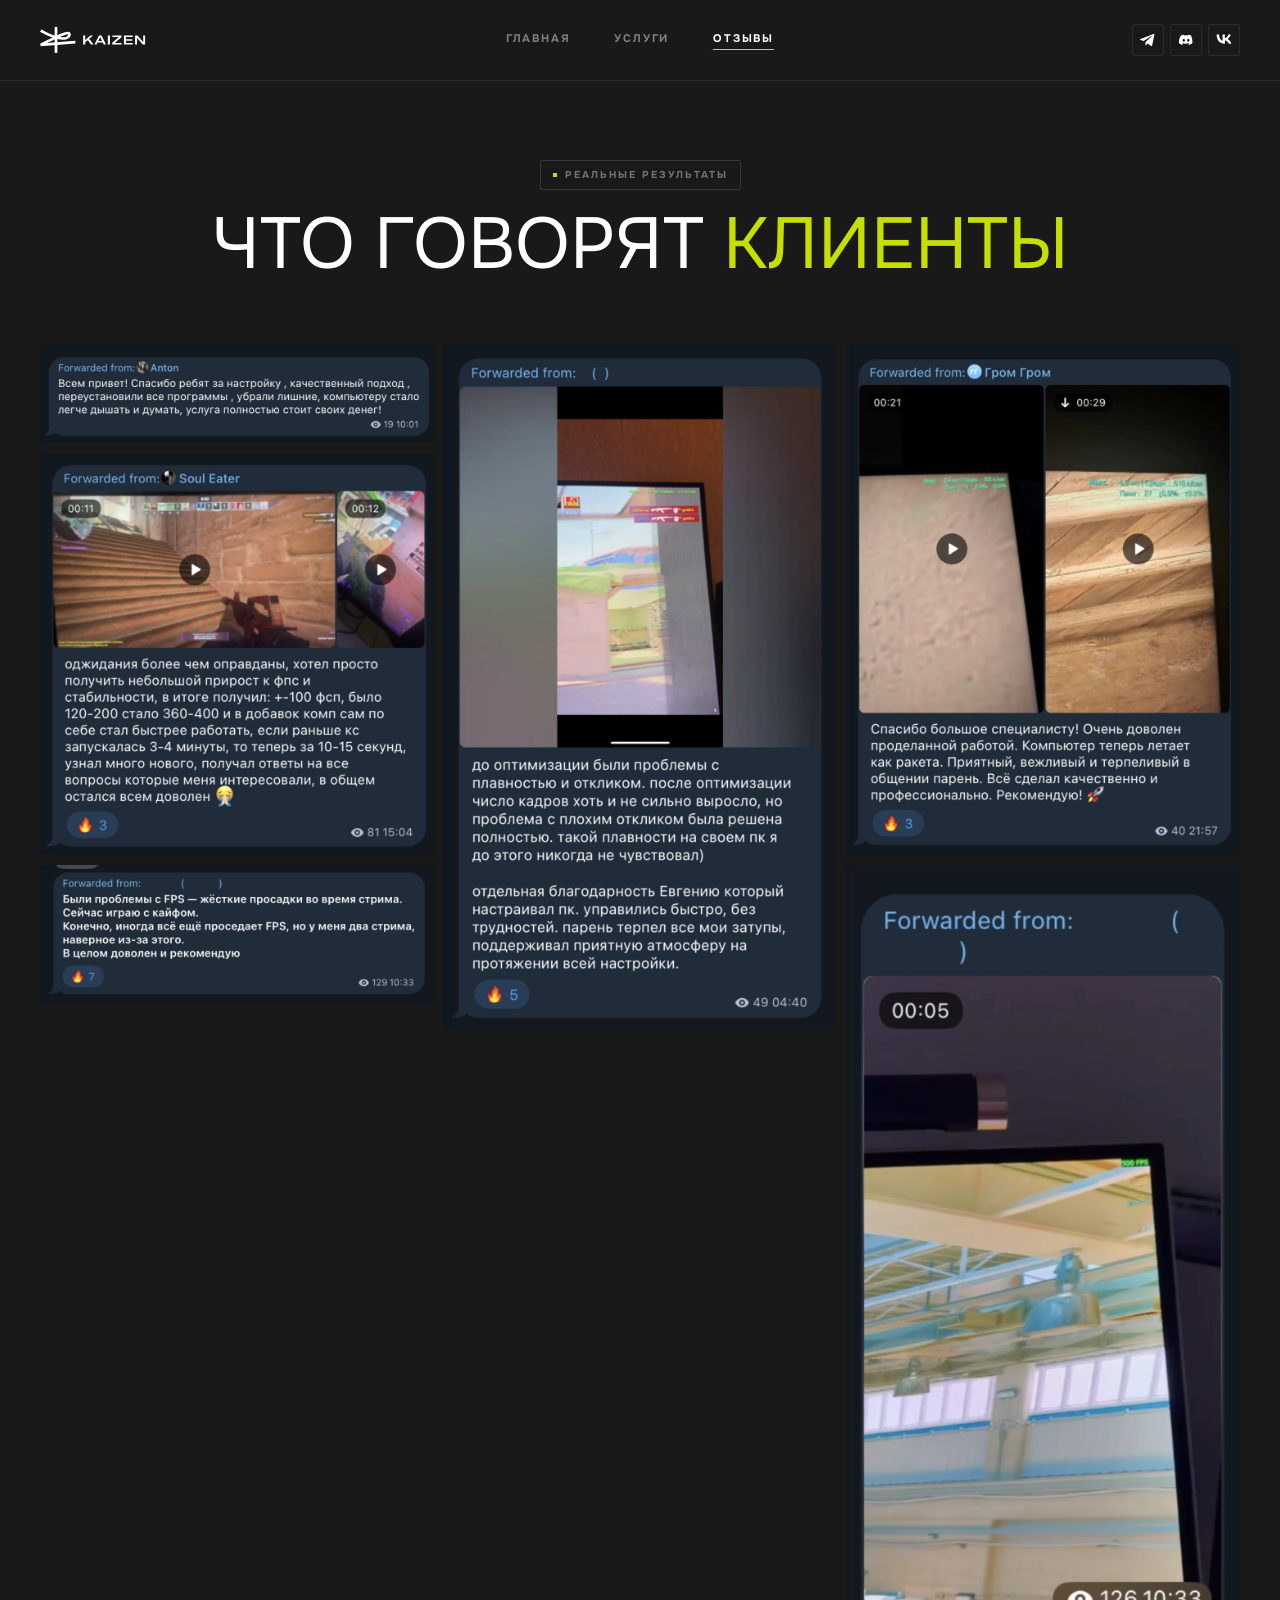
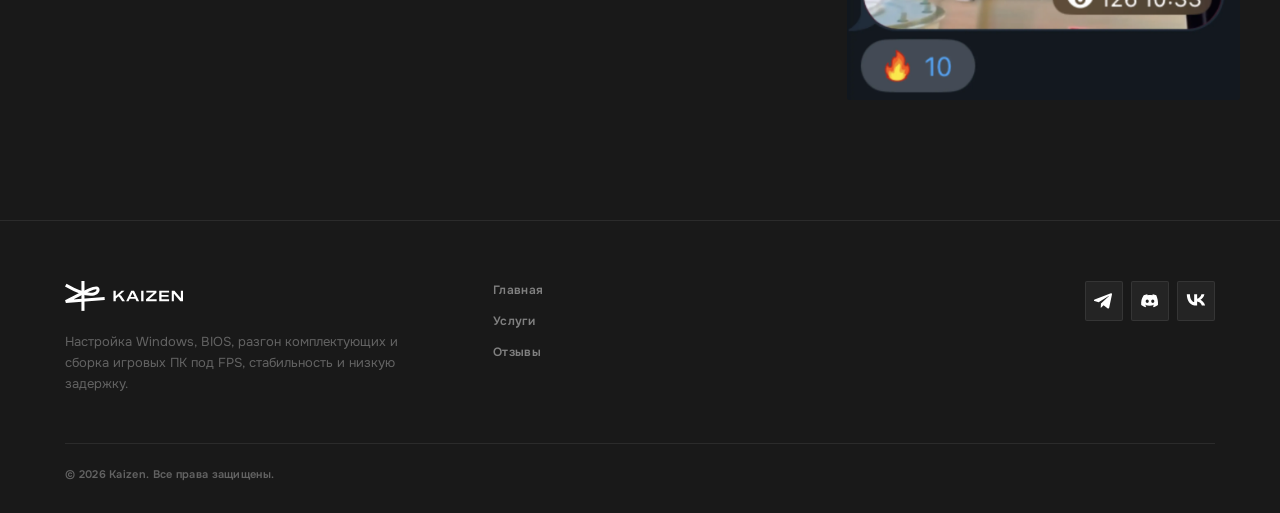
==== commit 8cf3c9b1: "Lightbox: remove nav arrows and close button (clean v7 style) Co-Authored-By: Claude Sonnet 4.6 <nor" ====
--- a/partners.html
+++ b/partners.html
@@ -62,16 +62,7 @@
 
   <!-- Lightbox -->
   <div id="tm-lightbox" class="tm-lightbox" role="dialog" aria-modal="true" aria-label="Просмотр отзыва">
-    <button id="tm-lb-prev" class="tm-lb-nav tm-lb-prev" aria-label="Предыдущий">
-      <svg width="16" height="16" viewBox="0 0 16 16" fill="none"><path d="M10 3L5 8L10 13" stroke="currentColor" stroke-width="1.5" stroke-linecap="round" stroke-linejoin="round"/></svg>
-    </button>
     <img id="tm-lb-img" class="tm-lightbox-img" src="" alt="" />
-    <button id="tm-lb-next" class="tm-lb-nav tm-lb-next" aria-label="Следующий">
-      <svg width="16" height="16" viewBox="0 0 16 16" fill="none"><path d="M6 3L11 8L6 13" stroke="currentColor" stroke-width="1.5" stroke-linecap="round" stroke-linejoin="round"/></svg>
-    </button>
-    <button id="tm-lb-close" class="tm-lb-close" aria-label="Закрыть">
-      <svg width="14" height="14" viewBox="0 0 14 14" fill="none"><path d="M1 1L13 13M13 1L1 13" stroke="currentColor" stroke-width="1.5" stroke-linecap="round"/></svg>
-    </button>
   </div>
 </main>
 
@@ -303,14 +294,6 @@
     }, 150);
   }
 
-  document.getElementById('tm-lb-close').addEventListener('click', closeLightbox);
-  document.getElementById('tm-lb-prev').addEventListener('click', function () {
-    navigateTo((activeIdx - 1 + TESTIMONIALS.length) % TESTIMONIALS.length);
-  });
-  document.getElementById('tm-lb-next').addEventListener('click', function () {
-    navigateTo((activeIdx + 1) % TESTIMONIALS.length);
-  });
-
   lb.addEventListener('click', function (e) {
     if (e.target === lb) closeLightbox();
   });
--- a/css/main.css
+++ b/css/main.css
@@ -1203,46 +1203,6 @@
   transition: opacity 0.15s;
 }
 
-.tm-lb-close {
-  position: absolute;
-  top: 20px;
-  right: 20px;
-  width: 40px;
-  height: 40px;
-  background: rgba(255, 255, 255, 0.07);
-  border: 1px solid rgba(255, 255, 255, 0.12);
-  border-radius: 2px;
-  cursor: pointer;
-  display: flex;
-  align-items: center;
-  justify-content: center;
-  color: var(--text-dim);
-  transition: background 0.2s, color 0.2s;
-}
-.tm-lb-close:hover { background: rgba(255, 255, 255, 0.14); color: var(--white); }
-
-.tm-lb-nav {
-  position: absolute;
-  top: 50%;
-  transform: translateY(-50%);
-  width: 40px;
-  height: 40px;
-  background: rgba(255, 255, 255, 0.07);
-  border: 1px solid rgba(255, 255, 255, 0.12);
-  border-radius: 2px;
-  cursor: pointer;
-  display: flex;
-  align-items: center;
-  justify-content: center;
-  color: var(--text-dim);
-  transition: background 0.2s, color 0.2s;
-}
-.tm-lb-nav:hover { background: rgba(255, 255, 255, 0.14); color: var(--white); }
-.tm-lb-prev { left: 20px; }
-.tm-lb-next { right: 20px; }
-
 @media (max-width: 599px) {
-  .tm-lb-prev { left: 8px; }
-  .tm-lb-next { right: 8px; }
-  .tm-lb-close { top: 12px; right: 12px; }
-}
+  .tm-lightbox-img { max-width: 95vw; }
+}
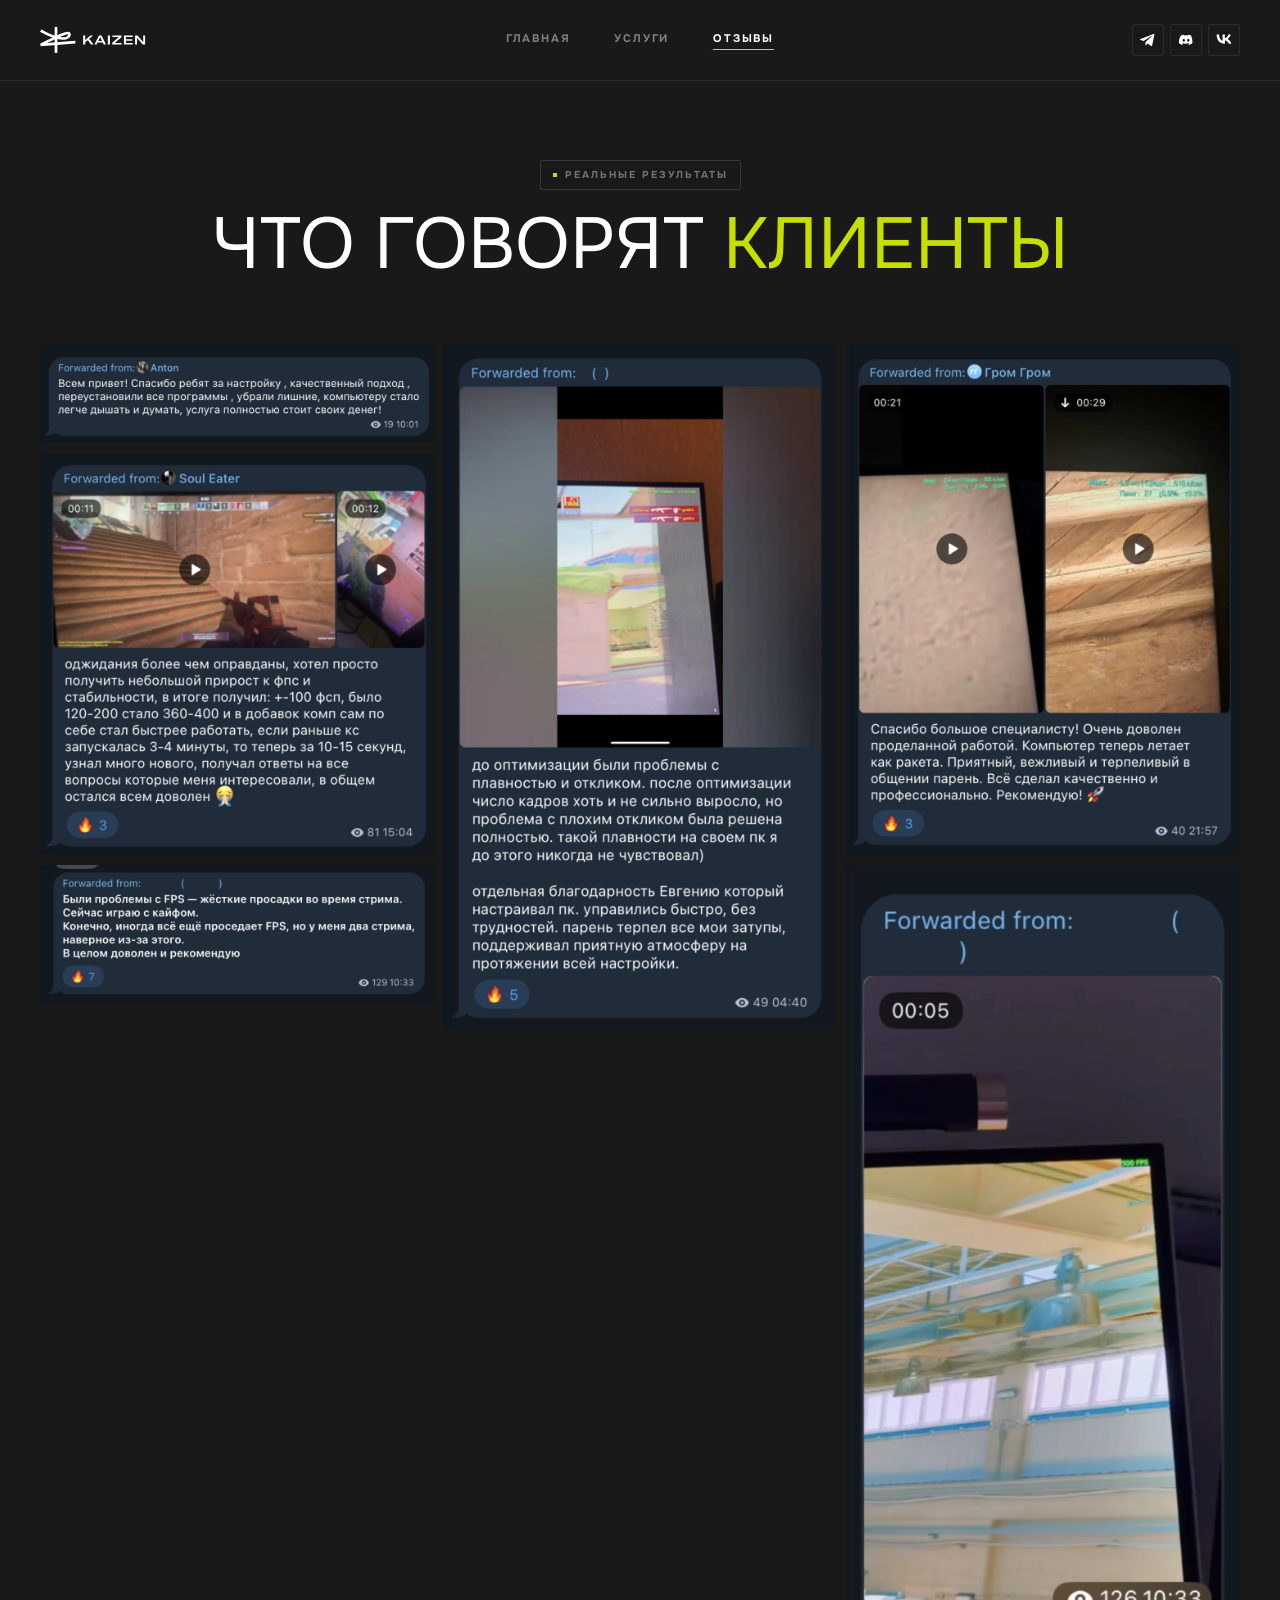
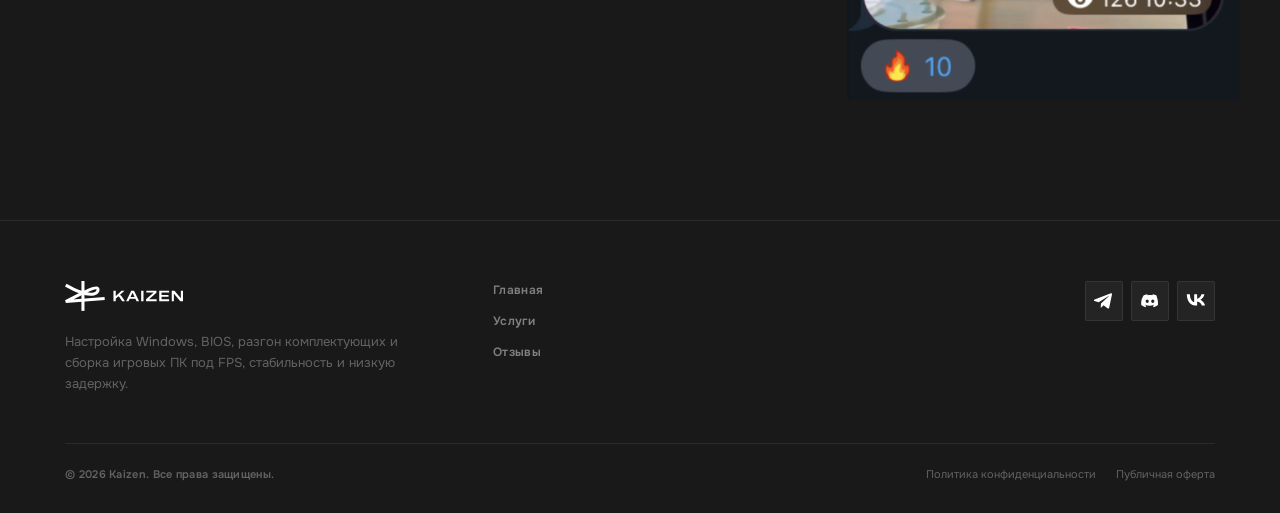
==== commit 0fe6dd40: "Services: new hero + ticker + redesigned pricing cards Big bold headline, scrolling marquee ticker, " ====
--- a/partners.html
+++ b/partners.html
@@ -95,6 +95,10 @@
     </div>
     <div class="footer-bottom">
       <p class="footer-copy">© 2026 Kaizen. Все права защищены.</p>
+      <div class="footer-legal">
+        <a href="#">Политика конфиденциальности</a>
+        <a href="#">Публичная оферта</a>
+      </div>
     </div>
   </div>
 </footer>
--- a/css/main.css
+++ b/css/main.css
@@ -1206,3 +1206,278 @@
 @media (max-width: 599px) {
   .tm-lightbox-img { max-width: 95vw; }
 }
+
+/* ─── SERVICES PAGE ─── */
+.sv-main { padding-top: 80px; }
+
+/* Hero */
+.sv-hero {
+  padding: 72px 40px 52px;
+  border-bottom: 1px solid var(--border);
+}
+.sv-hero-inner {
+  max-width: var(--max-w);
+  margin: 0 auto;
+}
+.sv-title {
+  font-size: clamp(52px, 8.5vw, 122px);
+  font-weight: 900;
+  text-transform: uppercase;
+  line-height: 0.9;
+  letter-spacing: -3px;
+  color: var(--white);
+  margin: 0;
+}
+.sv-title-accent { color: var(--accent); }
+
+/* Ticker */
+.sv-ticker {
+  overflow: hidden;
+  border-bottom: 1px solid var(--border);
+  padding: 13px 0;
+  white-space: nowrap;
+}
+.sv-ticker-track {
+  display: inline-flex;
+  align-items: center;
+  gap: 20px;
+  animation: svTicker 28s linear infinite;
+  white-space: nowrap;
+  padding-right: 20px;
+}
+@keyframes svTicker {
+  from { transform: translateX(0); }
+  to   { transform: translateX(-50%); }
+}
+.sv-tick-sep {
+  color: var(--accent);
+  font-size: 13px;
+  font-weight: 800;
+  flex-shrink: 0;
+}
+.sv-tick-text {
+  font-size: 12px;
+  font-weight: 600;
+  letter-spacing: 0.2px;
+  color: var(--text-dim);
+  flex-shrink: 0;
+}
+
+/* Cards section */
+.sv-cards-section { padding: 48px 0 100px; }
+.sv-cards {
+  display: grid;
+  grid-template-columns: repeat(3, 1fr);
+  gap: 14px;
+}
+
+/* Card base */
+.sv-card {
+  border-radius: 20px;
+  display: flex;
+  flex-direction: column;
+  position: relative;
+  overflow: hidden;
+  min-height: 680px;
+}
+.sv-card-body {
+  padding: 28px 28px 0;
+  flex: 1;
+  display: flex;
+  flex-direction: column;
+  position: relative;
+  z-index: 1;
+}
+.sv-card-footer {
+  padding: 16px 28px 28px;
+  position: relative;
+  z-index: 1;
+}
+
+/* Card variants */
+.sv-card--light { background: #f0f0eb; color: #111; }
+.sv-card--lime  { background: var(--accent); color: #111; }
+.sv-card--dark  { background: #101010; color: #fff; }
+
+/* Card header row */
+.sv-card-header {
+  display: flex;
+  align-items: center;
+  gap: 10px;
+  margin-bottom: 14px;
+}
+.sv-card-star {
+  font-size: 15px;
+  line-height: 1;
+  flex-shrink: 0;
+  color: #111;
+}
+.sv-card-star--lime { color: var(--accent); }
+
+/* Support badge */
+.sv-support {
+  display: inline-flex;
+  align-items: center;
+  gap: 0;
+  background: rgba(0, 0, 0, 0.1);
+  border-radius: 4px;
+  overflow: hidden;
+  flex-shrink: 0;
+}
+.sv-support-label {
+  font-size: 9px;
+  font-weight: 700;
+  letter-spacing: 0.3px;
+  color: rgba(0, 0, 0, 0.55);
+  padding: 5px 8px;
+}
+.sv-support-val {
+  font-size: 9px;
+  font-weight: 800;
+  letter-spacing: 0.3px;
+  padding: 5px 9px;
+  background: rgba(0, 0, 0, 0.14);
+  color: rgba(0, 0, 0, 0.75);
+}
+.sv-support--dark { background: rgba(255, 255, 255, 0.08); }
+.sv-support--dark .sv-support-label { color: rgba(255, 255, 255, 0.45); }
+.sv-support--dark .sv-support-val {
+  background: rgba(197, 224, 0, 0.18);
+  color: var(--accent);
+}
+
+/* Card name */
+.sv-card-name {
+  font-size: clamp(26px, 3vw, 38px);
+  font-weight: 900;
+  text-transform: uppercase;
+  letter-spacing: -1px;
+  line-height: 1;
+  margin: 0 0 14px;
+  color: inherit;
+}
+
+/* Card description */
+.sv-card-desc {
+  font-size: 12.5px;
+  line-height: 1.65;
+  margin-bottom: 20px;
+  color: inherit;
+  opacity: 0.6;
+}
+
+/* Features list */
+.sv-features {
+  list-style: none;
+  padding: 0;
+  margin: 0;
+  flex: 1;
+}
+.sv-features li {
+  display: grid;
+  grid-template-columns: 12px 1fr;
+  gap: 9px;
+  align-items: start;
+  padding: 10px 0;
+  border-bottom: 1px solid rgba(0, 0, 0, 0.1);
+  font-size: 12px;
+  font-weight: 500;
+  line-height: 1.5;
+  color: inherit;
+}
+.sv-features li:first-child { border-top: 1px solid rgba(0, 0, 0, 0.1); }
+.sv-features li::before {
+  content: '■';
+  font-size: 7px;
+  padding-top: 3px;
+  opacity: 0.45;
+  color: inherit;
+}
+.sv-card--dark .sv-features li {
+  border-bottom-color: rgba(255, 255, 255, 0.07);
+  color: rgba(255, 255, 255, 0.7);
+}
+.sv-card--dark .sv-features li:first-child { border-top-color: rgba(255, 255, 255, 0.07); }
+.sv-card--dark .sv-features li::before { color: rgba(255, 255, 255, 0.4); opacity: 1; }
+
+/* Price */
+.sv-price {
+  font-size: clamp(40px, 4.5vw, 60px);
+  font-weight: 900;
+  line-height: 1;
+  letter-spacing: -2px;
+  margin-bottom: 16px;
+  color: inherit;
+}
+.sv-card--dark .sv-price { color: #fff; }
+.sv-rub {
+  font-size: 0.42em;
+  font-weight: 600;
+  opacity: 0.4;
+  letter-spacing: 0;
+  vertical-align: middle;
+}
+
+/* Button */
+.sv-btn {
+  display: flex;
+  align-items: center;
+  justify-content: space-between;
+  width: 100%;
+  padding: 10px 10px 10px 20px;
+  border: none;
+  border-radius: 100px;
+  cursor: pointer;
+  font-size: 14px;
+  font-weight: 700;
+  letter-spacing: 0.1px;
+  transition: opacity 0.2s, transform 0.2s var(--ease);
+}
+.sv-btn:hover { opacity: 0.87; transform: translateY(-1px); }
+.sv-btn:active { transform: scale(0.98); transition-duration: 0.08s; }
+.sv-btn--dark { background: #111; color: #fff; }
+.sv-btn--lime { background: var(--accent); color: #111; }
+
+.sv-btn-circle {
+  width: 36px;
+  height: 36px;
+  border-radius: 50%;
+  background: rgba(255, 255, 255, 0.14);
+  display: flex;
+  align-items: center;
+  justify-content: center;
+  flex-shrink: 0;
+}
+.sv-btn-circle--dark { background: rgba(0, 0, 0, 0.15); }
+
+/* Calligraphy watermark */
+.sv-card-calli {
+  position: absolute;
+  right: -16px;
+  bottom: 56px;
+  width: 68%;
+  height: 52%;
+  pointer-events: none;
+  background: url('../assets/kaizen-calli-dark.png') bottom right / contain no-repeat;
+  opacity: 0.055;
+  z-index: 0;
+}
+.sv-card-calli--lime  { opacity: 0.065; }
+.sv-card-calli--dark  {
+  background-image: url('../assets/kaizen-calli-green.png');
+  opacity: 0.07;
+}
+
+/* Mobile */
+@media (max-width: 900px) {
+  .sv-hero  { padding: 56px 20px 40px; }
+  .sv-title { letter-spacing: -2px; }
+  .sv-cards { grid-template-columns: 1fr; gap: 12px; }
+  .sv-card  { min-height: auto; }
+}
+@media (max-width: 599px) {
+  .sv-title { letter-spacing: -1.5px; }
+  .sv-hero  { padding: 48px 20px 32px; }
+  .sv-card-body   { padding: 22px 22px 0; }
+  .sv-card-footer { padding: 14px 22px 22px; }
+}
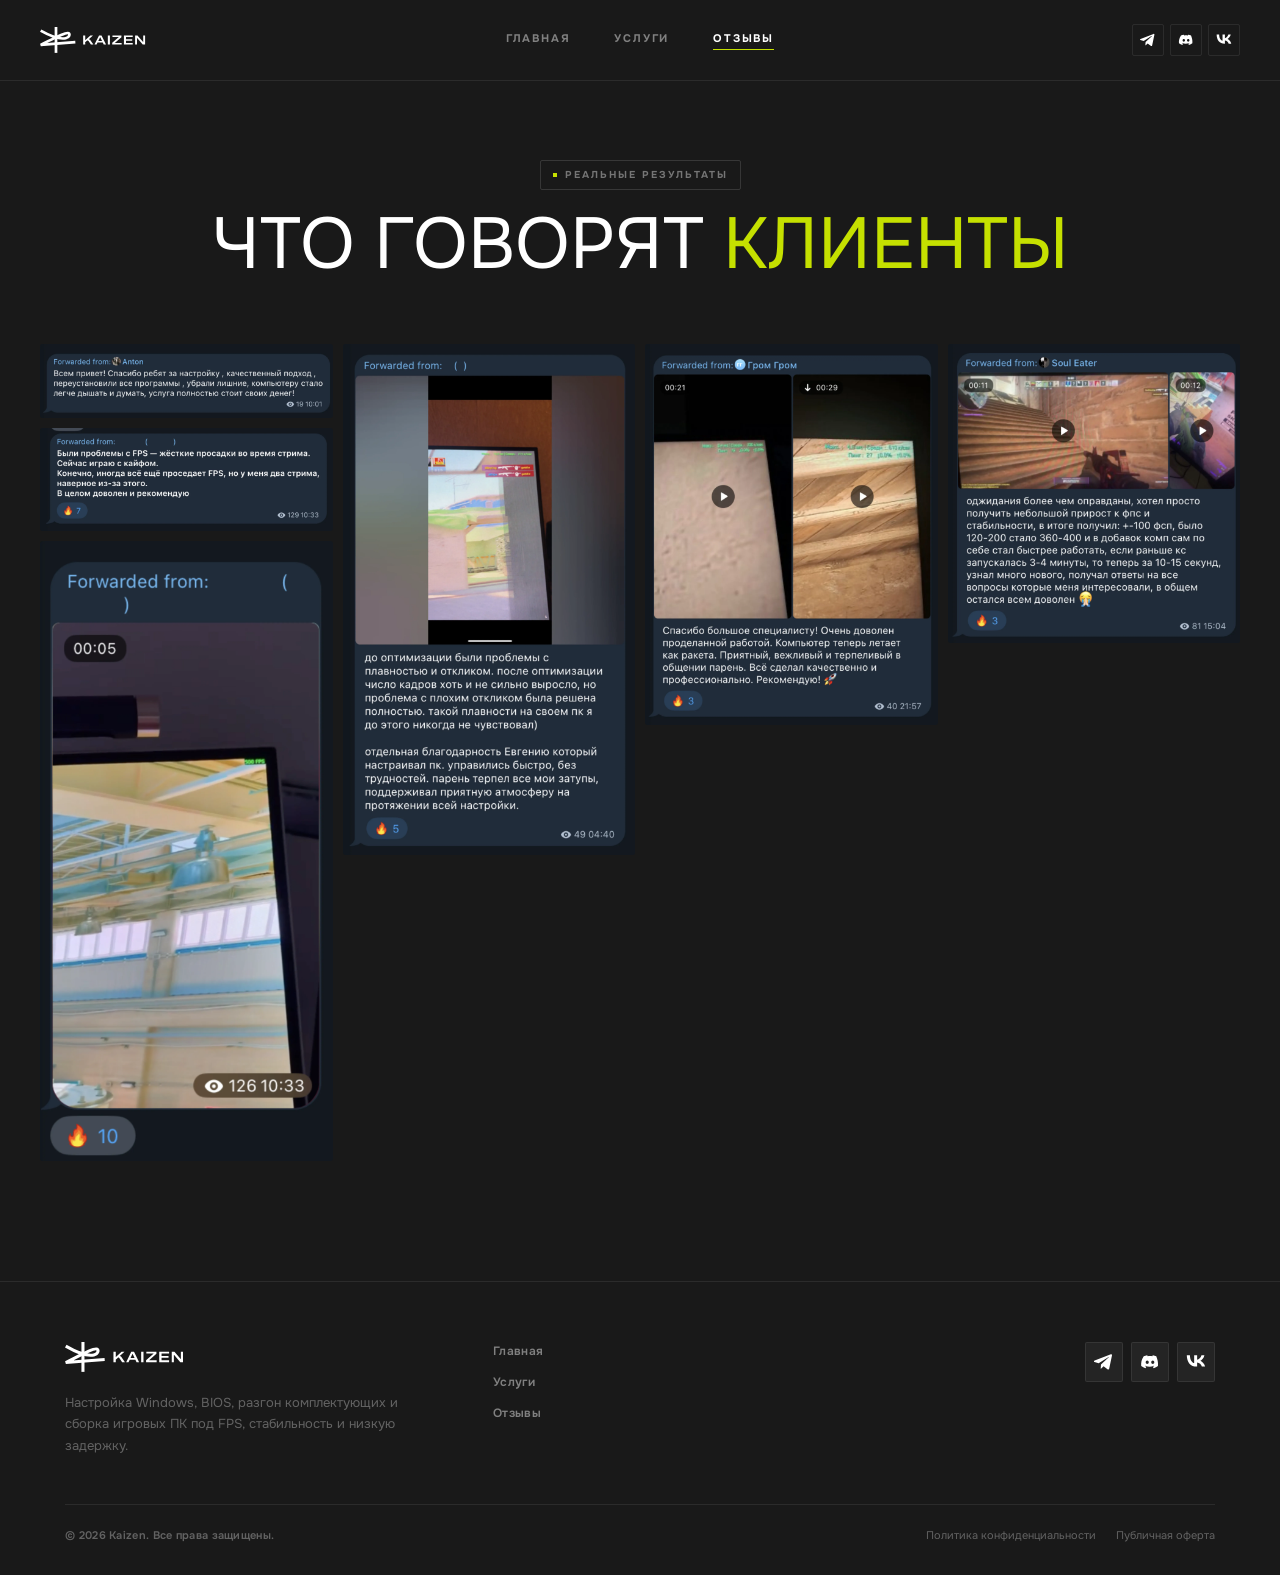
==== commit 063b30da: "Testimonials: 4 columns desktop, 40px side padding via container Co-Authored-By: Claude Sonnet 4.6 <" ====
--- a/partners.html
+++ b/partners.html
@@ -175,7 +175,8 @@
   var BREAKPOINTS = [
     { max: 599,      cols: 1 },
     { max: 899,      cols: 2 },
-    { max: Infinity, cols: 3 },
+    { max: 1199,     cols: 3 },
+    { max: Infinity, cols: 4 },
   ];
 
   function getColCount() {
--- a/css/main.css
+++ b/css/main.css
@@ -1140,7 +1140,7 @@
 /* ─── TESTIMONIALS MASONRY ─── */
 .tm-grid {
   display: grid;
-  grid-template-columns: repeat(var(--tm-cols, 3), 1fr);
+  grid-template-columns: repeat(var(--tm-cols, 4), 1fr);
   gap: 10px;
   align-items: start;
 }
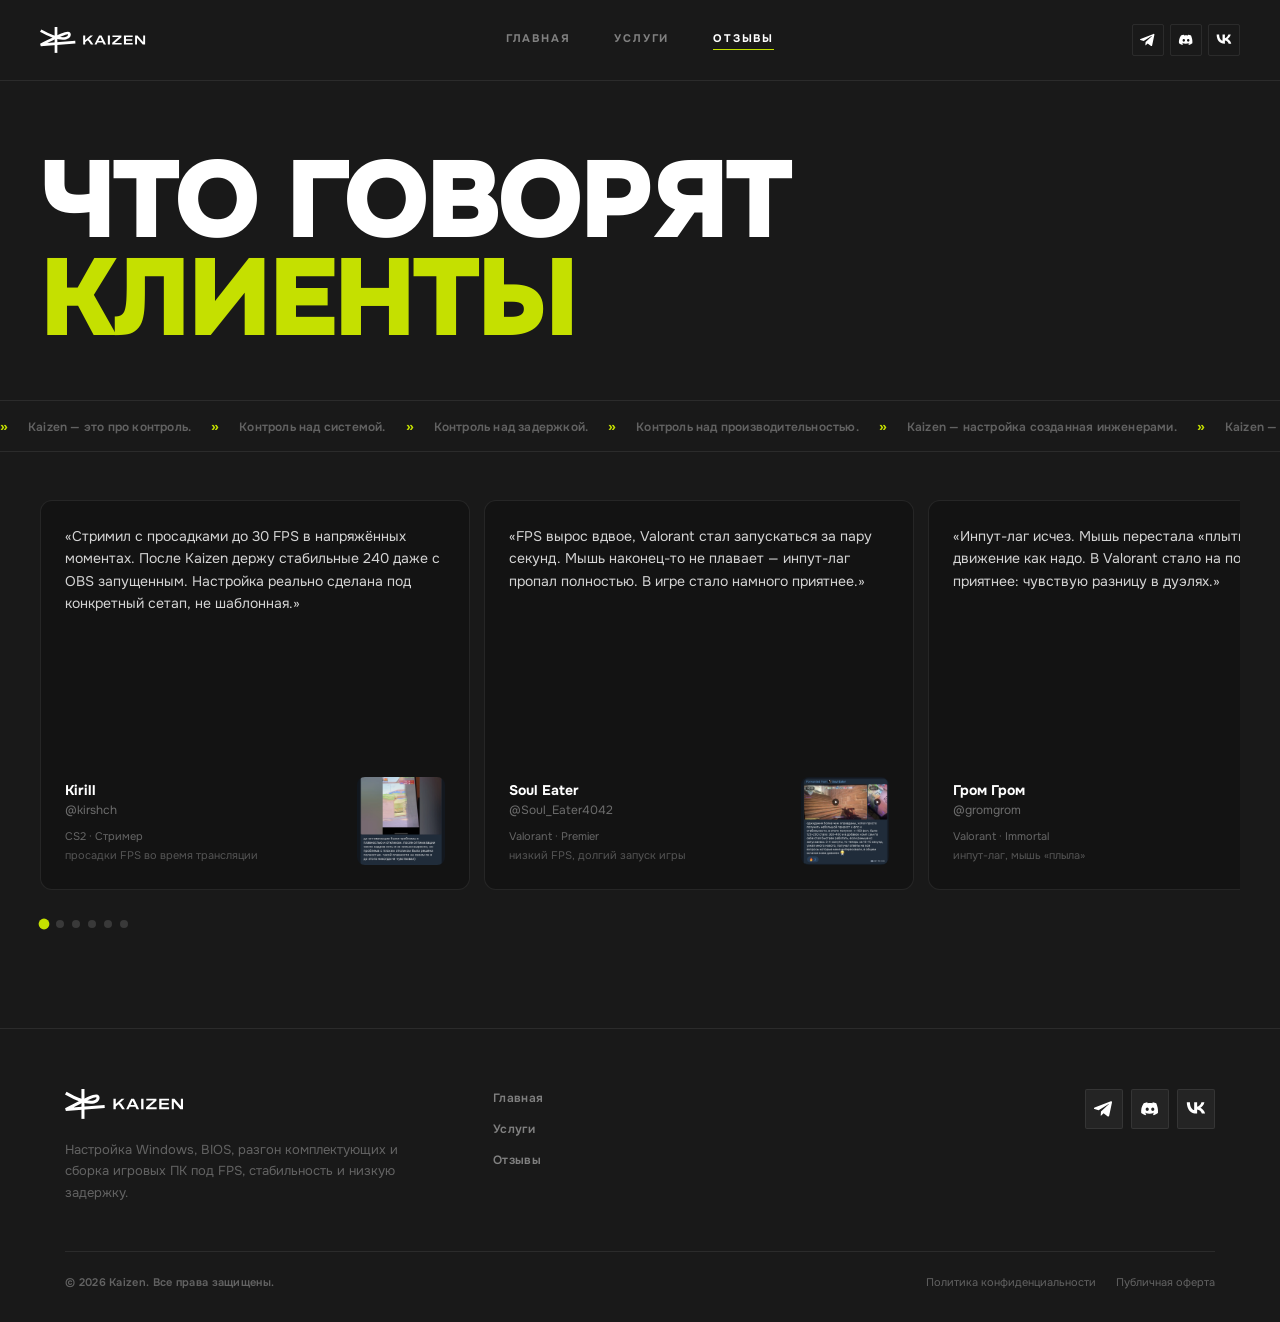
==== commit 701869eb: "Apply Figma node 87-37 design updates - Testimonials (partners.html): replace masonry screenshot gri" ====
--- a/partners.html
+++ b/partners.html
@@ -40,30 +40,141 @@
   </div>
 </header>
 
-<!-- ─── TESTIMONIALS ─── -->
-<main class="partners-hero">
-  <section class="partners-section">
-    <div class="container">
-
-      <div class="partners-main-heading">
-        <div class="trust-label">
-          <span class="section-label-dot"></span>
-          Реальные результаты
-        </div>
-        <h1>
-          <span class="white">Что говорят </span><span class="cyan">клиенты</span>
-        </h1>
-      </div>
-
-      <div id="tm-grid" class="tm-grid"></div>
-
+<!-- ─── REVIEWS ─── -->
+<main class="sv-main">
+
+  <!-- Hero heading -->
+  <section class="sv-hero">
+    <div class="sv-hero-inner">
+      <h1 class="sv-title">ЧТО ГОВОРЯТ <span class="sv-title-accent">КЛИЕНТЫ</span></h1>
     </div>
   </section>
 
-  <!-- Lightbox -->
-  <div id="tm-lightbox" class="tm-lightbox" role="dialog" aria-modal="true" aria-label="Просмотр отзыва">
-    <img id="tm-lb-img" class="tm-lightbox-img" src="" alt="" />
+  <!-- Ticker -->
+  <div class="sv-ticker" aria-hidden="true">
+    <div class="sv-ticker-track">
+      <span class="sv-tick-sep">»</span><span class="sv-tick-text">Kaizen — это про контроль.</span>
+      <span class="sv-tick-sep">»</span><span class="sv-tick-text">Контроль над системой.</span>
+      <span class="sv-tick-sep">»</span><span class="sv-tick-text">Контроль над задержкой.</span>
+      <span class="sv-tick-sep">»</span><span class="sv-tick-text">Контроль над производительностью.</span>
+      <span class="sv-tick-sep">»</span><span class="sv-tick-text">Kaizen — настройка созданная инженерами.</span>
+      <span class="sv-tick-sep">»</span><span class="sv-tick-text">Kaizen — это про контроль.</span>
+      <span class="sv-tick-sep">»</span><span class="sv-tick-text">Контроль над системой.</span>
+      <span class="sv-tick-sep">»</span><span class="sv-tick-text">Контроль над задержкой.</span>
+      <span class="sv-tick-sep">»</span><span class="sv-tick-text">Контроль над производительностью.</span>
+      <span class="sv-tick-sep">»</span><span class="sv-tick-text">Kaizen — настройка созданная инженерами.</span>
+    </div>
   </div>
+
+  <!-- Reviews carousel -->
+  <section class="tm-section">
+    <div class="tm-slider-outer">
+      <div class="tm-slider" id="tm-slider">
+
+        <article class="tm-card">
+          <p class="tm-card-quote">«Стримил с просадками до 30 FPS в напряжённых моментах. После Kaizen держу стабильные 240 даже с OBS запущенным. Настройка реально сделана под конкретный сетап, не шаблонная.»</p>
+          <div class="tm-card-bottom">
+            <div class="tm-card-info">
+              <div class="tm-card-name">Kirill</div>
+              <div class="tm-card-handle">@kirshch</div>
+              <div class="tm-card-game">CS2 · Стример</div>
+              <div class="tm-card-problem">просадки FPS во время трансляции</div>
+            </div>
+            <div class="tm-card-thumb">
+              <img src="assets/feedbackimg/CleanShot%202026-08-26%20at%2013.51.55%402x.webp" alt="" loading="lazy" />
+            </div>
+          </div>
+        </article>
+
+        <article class="tm-card">
+          <p class="tm-card-quote">«FPS вырос вдвое, Valorant стал запускаться за пару секунд. Мышь наконец-то не плавает — инпут-лаг пропал полностью. В игре стало намного приятнее.»</p>
+          <div class="tm-card-bottom">
+            <div class="tm-card-info">
+              <div class="tm-card-name">Soul Eater</div>
+              <div class="tm-card-handle">@Soul_Eater4042</div>
+              <div class="tm-card-game">Valorant · Premier</div>
+              <div class="tm-card-problem">низкий FPS, долгий запуск игры</div>
+            </div>
+            <div class="tm-card-thumb">
+              <img src="assets/feedbackimg/CleanShot%202026-08-26%20at%2013.53.18%402x.webp" alt="" loading="lazy" />
+            </div>
+          </div>
+        </article>
+
+        <article class="tm-card">
+          <p class="tm-card-quote">«Инпут-лаг исчез. Мышь перестала «плыть» — каждое движение как надо. В Valorant стало на порядок приятнее: чувствую разницу в дуэлях.»</p>
+          <div class="tm-card-bottom">
+            <div class="tm-card-info">
+              <div class="tm-card-name">Гром Гром</div>
+              <div class="tm-card-handle">@gromgrom</div>
+              <div class="tm-card-game">Valorant · Immortal</div>
+              <div class="tm-card-problem">инпут-лаг, мышь «плыла»</div>
+            </div>
+            <div class="tm-card-thumb">
+              <img src="assets/feedbackimg/CleanShot%202026-08-26%20at%2013.52.54%402x.webp" alt="" loading="lazy" />
+            </div>
+          </div>
+        </article>
+
+        <article class="tm-card">
+          <p class="tm-card-quote">«Система была реально захламлена: в замесах Dota лагало. Ребята почистили, настроили — теперь всё летает без фризов даже в 5v5.»</p>
+          <div class="tm-card-bottom">
+            <div class="tm-card-info">
+              <div class="tm-card-name">Anton</div>
+              <div class="tm-card-handle">@anton</div>
+              <div class="tm-card-game">Dota 2</div>
+              <div class="tm-card-problem">захламлённая система, лаги в замесах</div>
+            </div>
+            <div class="tm-card-thumb">
+              <img src="assets/feedbackimg/CleanShot%202026-08-26%20at%2013.51.21%402x.webp" alt="" loading="lazy" />
+            </div>
+          </div>
+        </article>
+
+        <article class="tm-card">
+          <p class="tm-card-quote">«Рваный фреймтайм убивал геймплей в Apex. После настройки всё выровнялось — фреймтайм ровный, мышь предсказуемая, отклик как надо.»</p>
+          <div class="tm-card-bottom">
+            <div class="tm-card-info">
+              <div class="tm-card-name">Vlad</div>
+              <div class="tm-card-handle">@vlad_hz</div>
+              <div class="tm-card-game">Apex Legends</div>
+              <div class="tm-card-problem">рваный фреймтайм, плохой отклик</div>
+            </div>
+            <div class="tm-card-thumb">
+              <img src="assets/feedbackimg/CleanShot%202026-08-26%20at%2013.53.40%402x.webp" alt="" loading="lazy" />
+            </div>
+          </div>
+        </article>
+
+        <article class="tm-card">
+          <p class="tm-card-quote">«500 FPS в CS2 стабильно. Раньше думал, что моё железо не тянет — оказалось дело в системе. Kaizen раскрыли потенциал компа полностью.»</p>
+          <div class="tm-card-bottom">
+            <div class="tm-card-info">
+              <div class="tm-card-name">anon</div>
+              <div class="tm-card-handle">клиент Kaizen</div>
+              <div class="tm-card-game">CS2</div>
+              <div class="tm-card-problem">низкий FPS, нестабильный фреймтайм</div>
+            </div>
+            <div class="tm-card-thumb">
+              <img src="assets/feedbackimg/CleanShot%202026-08-26%20at%2013.53.50%402x.webp" alt="" loading="lazy" />
+            </div>
+          </div>
+        </article>
+
+      </div>
+    </div>
+
+    <!-- Dot navigation -->
+    <div class="tm-dots" id="tm-dots" role="tablist" aria-label="Навигация по отзывам">
+      <button class="tm-dot active" data-idx="0" role="tab" aria-selected="true" aria-label="Отзыв 1"></button>
+      <button class="tm-dot" data-idx="1" role="tab" aria-selected="false" aria-label="Отзыв 2"></button>
+      <button class="tm-dot" data-idx="2" role="tab" aria-selected="false" aria-label="Отзыв 3"></button>
+      <button class="tm-dot" data-idx="3" role="tab" aria-selected="false" aria-label="Отзыв 4"></button>
+      <button class="tm-dot" data-idx="4" role="tab" aria-selected="false" aria-label="Отзыв 5"></button>
+      <button class="tm-dot" data-idx="5" role="tab" aria-selected="false" aria-label="Отзыв 6"></button>
+    </div>
+  </section>
+
 </main>
 
 <!-- ─── FOOTER ─── -->
@@ -152,9 +263,9 @@
       </div>
       <div class="form-footer">
         <p class="form-disclaimer">
-          Нажимая «оставить заявку», вы соглашаетесь с <a href="#">политикой конфиденциальности</a> и <a href="#">публичной офертой</a>.
+          Нажимая «Приобрести», вы соглашаетесь с <a href="#">политикой конфиденциальности</a> и <a href="#">публичной офертой</a>.
         </p>
-        <button type="submit" class="btn-outline-accent">Оставить заявку</button>
+        <button type="submit" class="btn-outline-accent">Приобрести</button>
       </div>
     </form>
   </div>
@@ -163,160 +274,36 @@
 <script src="js/main.js"></script>
 <script>
 (function () {
-  var TESTIMONIALS = [
-    { src: 'assets/feedbackimg/CleanShot%202026-08-26%20at%2013.51.21%402x.webp', w: 1920, h: 485 },
-    { src: 'assets/feedbackimg/CleanShot%202026-08-26%20at%2013.51.55%402x.webp', w: 1920, h: 3351 },
-    { src: 'assets/feedbackimg/CleanShot%202026-08-26%20at%2013.52.54%402x.webp', w: 1920, h: 2499 },
-    { src: 'assets/feedbackimg/CleanShot%202026-08-26%20at%2013.53.18%402x.webp', w: 1920, h: 1961 },
-    { src: 'assets/feedbackimg/CleanShot%202026-08-26%20at%2013.53.40%402x.webp', w: 1920, h: 677 },
-    { src: 'assets/feedbackimg/CleanShot%202026-08-26%20at%2013.53.50%402x.webp', w: 1920, h: 4069 },
-  ];
-
-  var BREAKPOINTS = [
-    { max: 599,      cols: 1 },
-    { max: 899,      cols: 2 },
-    { max: 1199,     cols: 3 },
-    { max: Infinity, cols: 4 },
-  ];
-
-  function getColCount() {
-    var w = window.innerWidth;
-    for (var i = 0; i < BREAKPOINTS.length; i++) {
-      if (w <= BREAKPOINTS[i].max) return BREAKPOINTS[i].cols;
-    }
-    return 3;
-  }
-
-  function distribute(items, n) {
-    var cols = [];
-    var heights = [];
-    for (var i = 0; i < n; i++) { cols.push([]); heights.push(0); }
-    items.forEach(function (item) {
-      var minH = Math.min.apply(null, heights);
-      var idx = heights.indexOf(minH);
-      cols[idx].push(item);
-      heights[idx] += item.h / item.w;
-    });
-    return cols;
-  }
-
-  var grid = document.getElementById('tm-grid');
-  var lb   = document.getElementById('tm-lightbox');
-  var lbImg = document.getElementById('tm-lb-img');
-  var activeIdx = -1;
-  var activeBtn = null;
-  var ANIM_DUR = 400;
-
-  function buildGrid() {
-    var n = getColCount();
-    grid.style.setProperty('--tm-cols', n);
-    var distributed = distribute(TESTIMONIALS, n);
-    grid.innerHTML = '';
-    distributed.forEach(function (colItems) {
-      var col = document.createElement('div');
-      col.className = 'tm-col';
-      colItems.forEach(function (item) {
-        var globalIdx = TESTIMONIALS.indexOf(item);
-        var btn = document.createElement('button');
-        btn.className = 'tm-card';
-        btn.setAttribute('data-idx', globalIdx);
-        btn.setAttribute('aria-label', 'Открыть отзыв');
-        var img = document.createElement('img');
-        img.src = item.src;
-        img.alt = '';
-        img.loading = 'lazy';
-        img.decoding = 'async';
-        img.style.width = '100%';
-        img.style.height = 'auto';
-        img.style.display = 'block';
-        btn.appendChild(img);
-        btn.addEventListener('click', function () {
-          openLightbox(parseInt(btn.getAttribute('data-idx')), btn);
-        });
-        col.appendChild(btn);
-      });
-      grid.appendChild(col);
+  var slider = document.getElementById('tm-slider');
+  var dots   = document.querySelectorAll('.tm-dot');
+  var cards  = slider.querySelectorAll('.tm-card');
+
+  function updateDot(idx) {
+    dots.forEach(function (d, i) {
+      d.classList.toggle('active', i === idx);
+      d.setAttribute('aria-selected', i === idx ? 'true' : 'false');
     });
   }
 
-  function openLightbox(idx, btn) {
-    activeIdx = idx;
-    activeBtn = btn;
-    var item = TESTIMONIALS[idx];
-    var rect = btn.getBoundingClientRect();
-    var targetW = Math.min(window.innerWidth * 0.9, 540);
-    var scale = rect.width / targetW;
-    var dx = rect.left + rect.width / 2 - window.innerWidth / 2;
-    var dy = rect.top + rect.height / 2 - window.innerHeight / 2;
-
-    lbImg.src = item.src;
-    lbImg.style.transition = 'none';
-    lbImg.style.transform = 'translate(' + dx + 'px, ' + dy + 'px) scale(' + scale + ')';
-    lb.classList.add('open');
-    btn.classList.add('is-active');
-
-    requestAnimationFrame(function () {
-      requestAnimationFrame(function () {
-        lbImg.style.transition = 'transform ' + ANIM_DUR + 'ms cubic-bezier(0.42,0,0.58,1)';
-        lbImg.style.transform = '';
-      });
+  dots.forEach(function (dot) {
+    dot.addEventListener('click', function () {
+      var idx = parseInt(dot.getAttribute('data-idx'), 10);
+      var card = cards[idx];
+      if (card) {
+        slider.scrollTo({ left: card.offsetLeft - 40, behavior: 'smooth' });
+      }
     });
-  }
-
-  function closeLightbox() {
-    if (activeIdx < 0 || !activeBtn) return;
-    var btn = activeBtn;
-    var rect = btn.getBoundingClientRect();
-    var targetW = Math.min(window.innerWidth * 0.9, 540);
-    var scale = rect.width / targetW;
-    var dx = rect.left + rect.width / 2 - window.innerWidth / 2;
-    var dy = rect.top + rect.height / 2 - window.innerHeight / 2;
-
-    lbImg.style.transition = 'transform ' + (ANIM_DUR * 0.8) + 'ms cubic-bezier(0.42,0,0.58,1)';
-    lbImg.style.transform = 'translate(' + dx + 'px, ' + dy + 'px) scale(' + scale + ')';
-
-    setTimeout(function () {
-      lb.classList.remove('open');
-      lbImg.style.transition = 'none';
-      lbImg.style.transform = '';
-      btn.classList.remove('is-active');
-      activeIdx = -1;
-      activeBtn = null;
-    }, ANIM_DUR * 0.8);
-  }
-
-  function navigateTo(idx) {
-    if (activeBtn) activeBtn.classList.remove('is-active');
-    activeIdx = idx;
-    var newBtn = grid.querySelector('[data-idx="' + idx + '"]');
-    activeBtn = newBtn;
-    if (newBtn) newBtn.classList.add('is-active');
-    lbImg.style.transition = 'opacity 0.15s';
-    lbImg.style.opacity = '0';
-    setTimeout(function () {
-      lbImg.src = TESTIMONIALS[idx].src;
-      lbImg.style.opacity = '1';
-    }, 150);
-  }
-
-  lb.addEventListener('click', function (e) {
-    if (e.target === lb) closeLightbox();
   });
 
-  document.addEventListener('keydown', function (e) {
-    if (!lb.classList.contains('open')) return;
-    if (e.key === 'Escape') closeLightbox();
-    if (e.key === 'ArrowLeft') navigateTo((activeIdx - 1 + TESTIMONIALS.length) % TESTIMONIALS.length);
-    if (e.key === 'ArrowRight') navigateTo((activeIdx + 1) % TESTIMONIALS.length);
-  });
-
-  var colCount = getColCount();
-  window.addEventListener('resize', function () {
-    var n = getColCount();
-    if (n !== colCount) { colCount = n; buildGrid(); }
-  });
-
-  buildGrid();
+  slider.addEventListener('scroll', function () {
+    var closest = 0;
+    var minDist = Infinity;
+    cards.forEach(function (card, i) {
+      var dist = Math.abs(card.getBoundingClientRect().left - slider.getBoundingClientRect().left);
+      if (dist < minDist) { minDist = dist; closest = i; }
+    });
+    updateDot(closest);
+  }, { passive: true });
 })();
 </script>
 </body>
--- a/css/main.css
+++ b/css/main.css
@@ -1138,73 +1138,130 @@
 }
 
 /* ─── TESTIMONIALS MASONRY ─── */
-.tm-grid {
-  display: grid;
-  grid-template-columns: repeat(var(--tm-cols, 4), 1fr);
-  gap: 10px;
-  align-items: start;
-}
-
-.tm-col {
+/* ─── TESTIMONIALS CAROUSEL ─── */
+.tm-section { padding: 0 0 100px; }
+
+.tm-slider-outer {
+  overflow: hidden;
+  padding: 48px 40px 0;
+}
+
+.tm-slider {
+  display: flex;
+  gap: 14px;
+  overflow-x: auto;
+  scroll-snap-type: x mandatory;
+  -webkit-overflow-scrolling: touch;
+  scrollbar-width: none;
+  padding-bottom: 2px;
+}
+.tm-slider::-webkit-scrollbar { display: none; }
+
+.tm-card {
+  scroll-snap-align: start;
+  flex-shrink: 0;
+  width: 430px;
+  height: 390px;
+  border: 1px solid var(--border);
+  border-radius: 12px;
+  background: #131313;
+  padding: 24px;
   display: flex;
   flex-direction: column;
-  gap: 10px;
-}
-
-.tm-card {
-  position: relative;
-  display: block;
+  transition: border-color 0.2s;
+}
+.tm-card:hover { border-color: rgba(255,255,255,0.15); }
+
+.tm-card-quote {
+  flex: 1;
+  font-size: 14px;
+  line-height: 1.6;
+  color: rgba(255,255,255,0.82);
+  overflow: hidden;
+  display: -webkit-box;
+  -webkit-line-clamp: 7;
+  -webkit-box-orient: vertical;
+}
+
+.tm-card-bottom {
+  display: flex;
+  align-items: flex-end;
+  justify-content: space-between;
+  gap: 16px;
+  margin-top: 20px;
+  flex-shrink: 0;
+}
+
+.tm-card-info {
+  flex: 1;
+  min-width: 0;
+  display: flex;
+  flex-direction: column;
+  gap: 2px;
+}
+.tm-card-name {
+  font-size: 14px;
+  font-weight: 700;
+  color: var(--white);
+  line-height: 1.3;
+}
+.tm-card-handle {
+  font-size: 12px;
+  color: rgba(255,255,255,0.38);
+}
+.tm-card-game {
+  font-size: 11px;
+  color: rgba(255,255,255,0.35);
+  margin-top: 5px;
+}
+.tm-card-problem {
+  font-size: 11px;
+  color: rgba(255,255,255,0.28);
+}
+
+.tm-card-thumb {
+  width: 88px;
+  height: 88px;
+  border-radius: 8px;
+  overflow: hidden;
+  flex-shrink: 0;
+}
+.tm-card-thumb img {
   width: 100%;
+  height: 100%;
+  object-fit: cover;
+  object-position: center;
+}
+
+.tm-dots {
+  display: flex;
+  gap: 8px;
+  padding: 28px 40px 0;
+}
+.tm-dot {
+  width: 8px;
+  height: 8px;
+  border-radius: 50%;
+  background: rgba(255,255,255,0.14);
+  border: none;
   padding: 0;
-  background: none;
-  border: none;
-  border-radius: 2px;
-  overflow: hidden;
   cursor: pointer;
-}
-
-.tm-card img {
-  border-radius: 2px;
-  transition: opacity 0.25s var(--ease), transform 0.25s var(--ease);
-  will-change: transform;
-}
-
-.tm-card:hover img { opacity: 0.75; transform: scale(1.01); }
-.tm-card.is-active img { visibility: hidden; }
-
-/* ─── LIGHTBOX ─── */
-.tm-lightbox {
-  position: fixed;
-  inset: 0;
-  z-index: 9000;
-  display: flex;
-  align-items: center;
-  justify-content: center;
-  background: rgba(0, 0, 0, 0);
-  pointer-events: none;
-  transition: background 0.3s;
-}
-
-.tm-lightbox.open {
-  background: rgba(0, 0, 0, 0.9);
-  pointer-events: all;
-}
-
-.tm-lightbox-img {
-  max-width: min(90vw, 540px);
-  max-height: 90vh;
-  width: auto;
-  height: auto;
-  object-fit: contain;
-  border-radius: 2px;
-  display: block;
-  will-change: transform;
-  transform-origin: center center;
-  transition: opacity 0.15s;
-}
-
+  transition: background 0.2s, transform 0.2s;
+  flex-shrink: 0;
+}
+.tm-dot.active {
+  background: var(--accent);
+  transform: scale(1.35);
+}
+
+@media (max-width: 899px) {
+  .tm-slider-outer { padding: 36px 20px 0; }
+  .tm-card { width: 320px; height: auto; min-height: 340px; }
+  .tm-dots { padding: 22px 20px 0; }
+}
 @media (max-width: 599px) {
-  .tm-lightbox-img { max-width: 95vw; }
+  .tm-card { width: 280px; }
+  .tm-card-thumb { width: 72px; height: 72px; }
 }
 
 /* ─── SERVICES PAGE ─── */
@@ -1273,7 +1330,7 @@
 
 /* Card base */
 .sv-card {
-  border-radius: 20px;
+  border-radius: 12px;
   display: flex;
   flex-direction: column;
   position: relative;
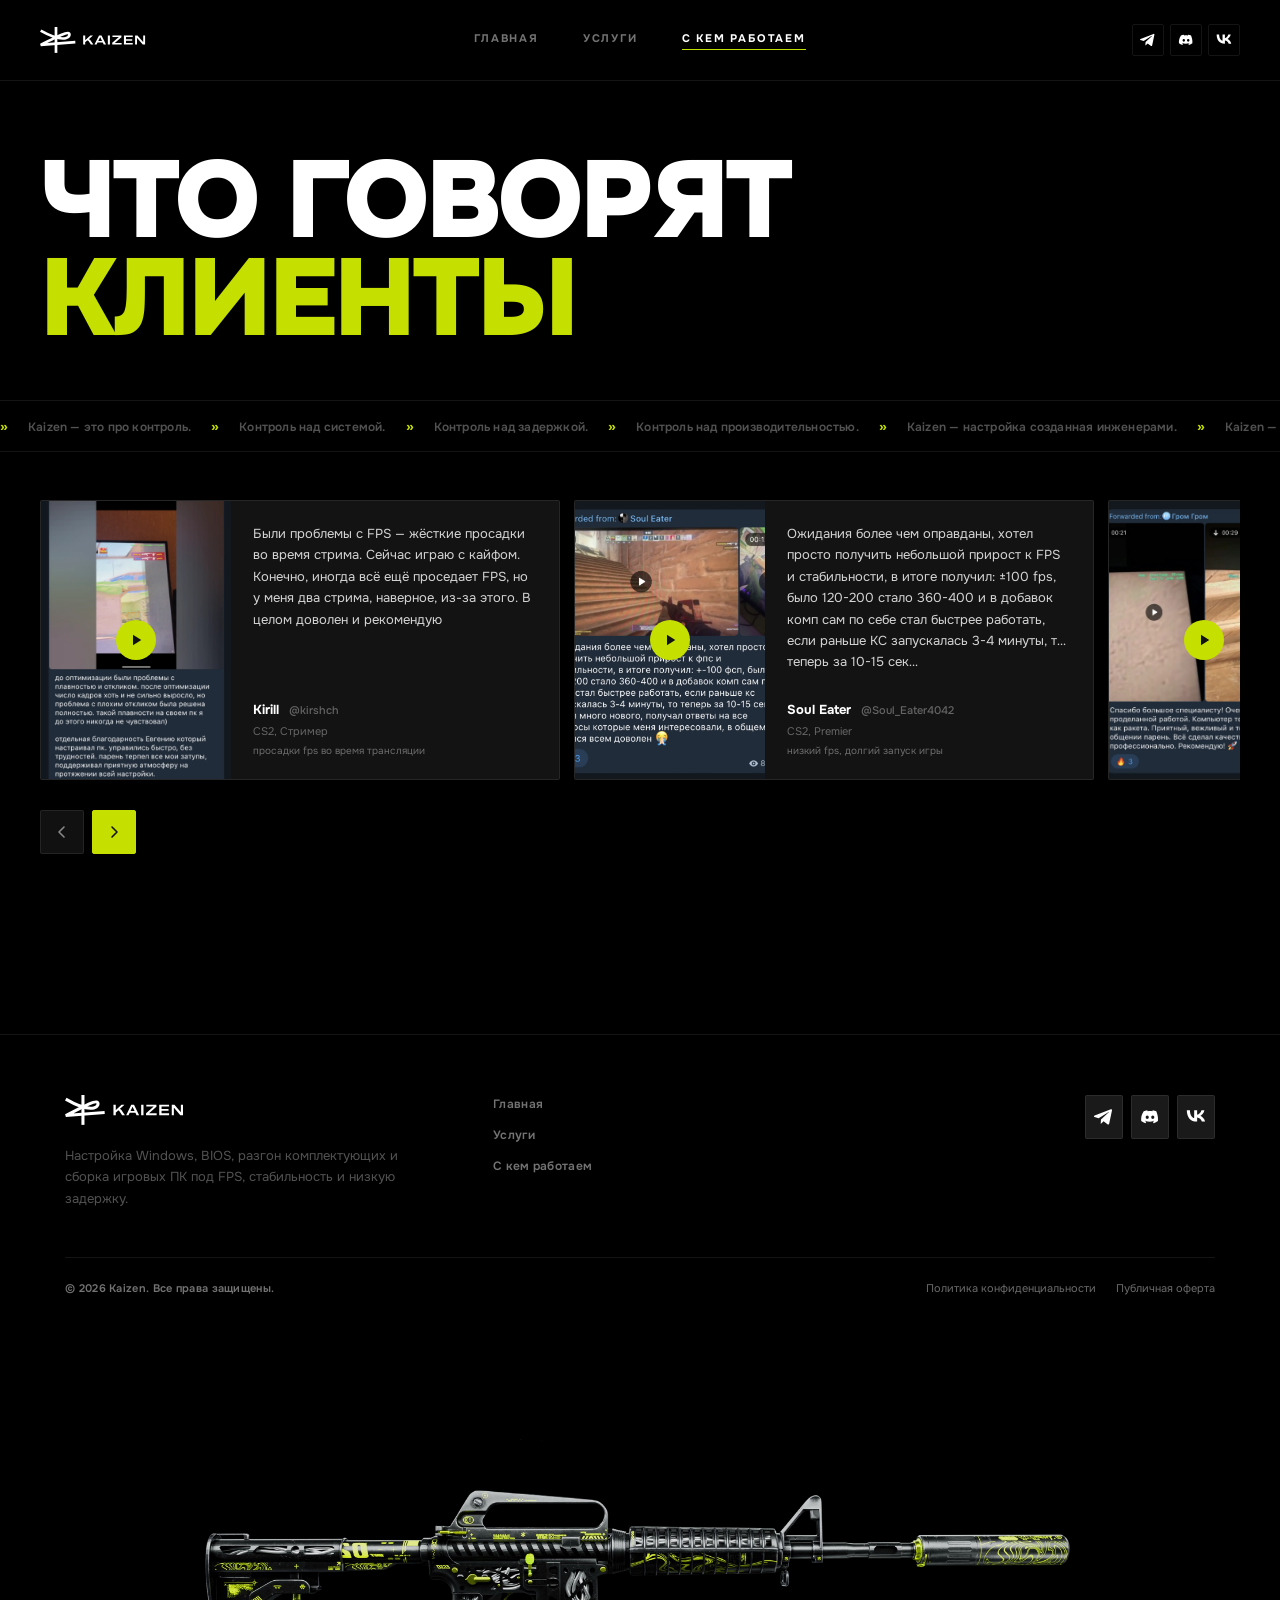
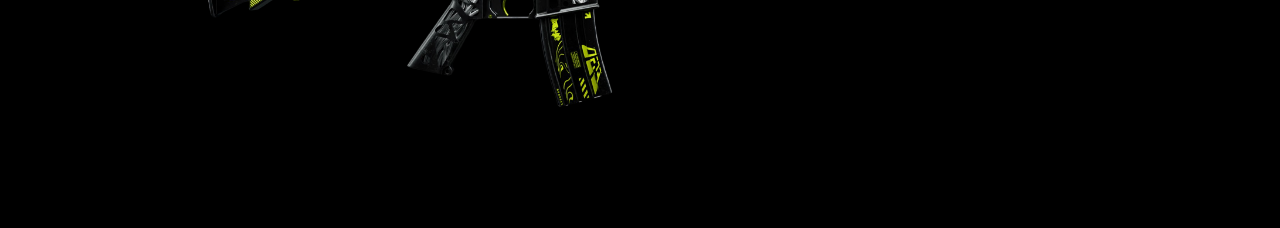
==== commit 8f954f44: "UI updates: mobile sticky CTA, services/partners redesign, FAQ a11y, hero image compressed Co-Author" ====
--- a/partners.html
+++ b/partners.html
@@ -3,7 +3,7 @@
 <head>
   <meta charset="UTF-8" />
   <meta name="viewport" content="width=device-width, initial-scale=1.0" />
-  <title>Отзывы клиентов — Kaizen</title>
+  <title>С кем работаем — Kaizen</title>
   <meta name="description" content="Реальные отзывы клиентов Kaizen — результаты оптимизации ПК, прирост FPS и впечатления от работы наших специалистов." />
   <link rel="preconnect" href="https://fonts.googleapis.com" />
   <link rel="preconnect" href="https://fonts.gstatic.com" crossorigin />
@@ -21,7 +21,7 @@
     <nav class="header-nav" id="header-nav" aria-label="Главное меню">
       <a href="index.html">Главная</a>
       <a href="services.html">Услуги</a>
-      <a href="partners.html" class="active">Отзывы</a>
+      <a href="partners.html" class="active">С кем работаем</a>
     </nav>
     <div class="header-socials">
       <a href="https://t.me/" aria-label="Telegram" target="_blank" rel="noopener">
@@ -72,106 +72,100 @@
       <div class="tm-slider" id="tm-slider">
 
         <article class="tm-card">
-          <p class="tm-card-quote">«Стримил с просадками до 30 FPS в напряжённых моментах. После Kaizen держу стабильные 240 даже с OBS запущенным. Настройка реально сделана под конкретный сетап, не шаблонная.»</p>
-          <div class="tm-card-bottom">
-            <div class="tm-card-info">
-              <div class="tm-card-name">Kirill</div>
-              <div class="tm-card-handle">@kirshch</div>
-              <div class="tm-card-game">CS2 · Стример</div>
+          <div class="tm-card-media">
+            <img src="assets/feedbackimg/CleanShot%202026-08-26%20at%2013.51.55%402x.webp" alt="" loading="lazy" />
+          </div>
+          <div class="tm-card-content">
+            <p class="tm-card-quote">Были проблемы с FPS — жёсткие просадки во время стрима. Сейчас играю с кайфом. Конечно, иногда всё ещё проседает FPS, но у меня два стрима, наверное, из-за этого. В целом доволен и рекомендую</p>
+            <div class="tm-card-footer">
+              <div class="tm-card-name">Kirill <span class="tm-card-handle">@kirshch</span></div>
+              <div class="tm-card-game">CS2, Стример</div>
               <div class="tm-card-problem">просадки FPS во время трансляции</div>
             </div>
-            <div class="tm-card-thumb">
-              <img src="assets/feedbackimg/CleanShot%202026-08-26%20at%2013.51.55%402x.webp" alt="" loading="lazy" />
-            </div>
-          </div>
-        </article>
-
-        <article class="tm-card">
-          <p class="tm-card-quote">«FPS вырос вдвое, Valorant стал запускаться за пару секунд. Мышь наконец-то не плавает — инпут-лаг пропал полностью. В игре стало намного приятнее.»</p>
-          <div class="tm-card-bottom">
-            <div class="tm-card-info">
-              <div class="tm-card-name">Soul Eater</div>
-              <div class="tm-card-handle">@Soul_Eater4042</div>
-              <div class="tm-card-game">Valorant · Premier</div>
+          </div>
+        </article>
+
+        <article class="tm-card">
+          <div class="tm-card-media">
+            <img src="assets/feedbackimg/CleanShot%202026-08-26%20at%2013.53.18%402x.webp" alt="" loading="lazy" />
+          </div>
+          <div class="tm-card-content">
+            <p class="tm-card-quote">Ожидания более чем оправданы, хотел просто получить небольшой прирост к FPS и стабильности, в итоге получил: ±100 fps, было 120-200 стало 360-400 и в добавок комп сам по себе стал быстрее работать, если раньше КС запускалась 3-4 минуты, то теперь за 10-15 сек…</p>
+            <div class="tm-card-footer">
+              <div class="tm-card-name">Soul Eater <span class="tm-card-handle">@Soul_Eater4042</span></div>
+              <div class="tm-card-game">CS2, Premier</div>
               <div class="tm-card-problem">низкий FPS, долгий запуск игры</div>
             </div>
-            <div class="tm-card-thumb">
-              <img src="assets/feedbackimg/CleanShot%202026-08-26%20at%2013.53.18%402x.webp" alt="" loading="lazy" />
-            </div>
-          </div>
-        </article>
-
-        <article class="tm-card">
-          <p class="tm-card-quote">«Инпут-лаг исчез. Мышь перестала «плыть» — каждое движение как надо. В Valorant стало на порядок приятнее: чувствую разницу в дуэлях.»</p>
-          <div class="tm-card-bottom">
-            <div class="tm-card-info">
-              <div class="tm-card-name">Гром Гром</div>
-              <div class="tm-card-handle">@gromgrom</div>
-              <div class="tm-card-game">Valorant · Immortal</div>
+          </div>
+        </article>
+
+        <article class="tm-card">
+          <div class="tm-card-media">
+            <img src="assets/feedbackimg/CleanShot%202026-08-26%20at%2013.52.54%402x.webp" alt="" loading="lazy" />
+          </div>
+          <div class="tm-card-content">
+            <p class="tm-card-quote">Спасибо большое специалисту! Очень доволен проделанной работой. Компьютер теперь летает как ракета. Приятный, вежливый и терпеливый в общении парень. Всё сделал качественно и профессионально. Рекомендую! 🚀</p>
+            <div class="tm-card-footer">
+              <div class="tm-card-name">Гром Гром <span class="tm-card-handle">@gromgrom</span></div>
+              <div class="tm-card-game">Valorant, Immortal</div>
               <div class="tm-card-problem">инпут-лаг, мышь «плыла»</div>
             </div>
-            <div class="tm-card-thumb">
-              <img src="assets/feedbackimg/CleanShot%202026-08-26%20at%2013.52.54%402x.webp" alt="" loading="lazy" />
-            </div>
-          </div>
-        </article>
-
-        <article class="tm-card">
-          <p class="tm-card-quote">«Система была реально захламлена: в замесах Dota лагало. Ребята почистили, настроили — теперь всё летает без фризов даже в 5v5.»</p>
-          <div class="tm-card-bottom">
-            <div class="tm-card-info">
-              <div class="tm-card-name">Anton</div>
-              <div class="tm-card-handle">@anton</div>
+          </div>
+        </article>
+
+        <article class="tm-card">
+          <div class="tm-card-media">
+            <img src="assets/feedbackimg/CleanShot%202026-08-26%20at%2013.51.21%402x.webp" alt="" loading="lazy" />
+          </div>
+          <div class="tm-card-content">
+            <p class="tm-card-quote">Система была реально захламлена: в замесах Dota лагало. Ребята почистили, настроили — теперь всё летает без фризов даже в 5v5. Настройка честная, без воды.</p>
+            <div class="tm-card-footer">
+              <div class="tm-card-name">Anton <span class="tm-card-handle">@anton</span></div>
               <div class="tm-card-game">Dota 2</div>
               <div class="tm-card-problem">захламлённая система, лаги в замесах</div>
             </div>
-            <div class="tm-card-thumb">
-              <img src="assets/feedbackimg/CleanShot%202026-08-26%20at%2013.51.21%402x.webp" alt="" loading="lazy" />
-            </div>
-          </div>
-        </article>
-
-        <article class="tm-card">
-          <p class="tm-card-quote">«Рваный фреймтайм убивал геймплей в Apex. После настройки всё выровнялось — фреймтайм ровный, мышь предсказуемая, отклик как надо.»</p>
-          <div class="tm-card-bottom">
-            <div class="tm-card-info">
-              <div class="tm-card-name">Vlad</div>
-              <div class="tm-card-handle">@vlad_hz</div>
+          </div>
+        </article>
+
+        <article class="tm-card">
+          <div class="tm-card-media">
+            <img src="assets/feedbackimg/CleanShot%202026-08-26%20at%2013.53.40%402x.webp" alt="" loading="lazy" />
+          </div>
+          <div class="tm-card-content">
+            <p class="tm-card-quote">Рваный фреймтайм убивал геймплей в Apex. После настройки всё выровнялось — фреймтайм ровный, мышь предсказуемая, отклик как надо. Рекомендую всем, кто серьёзно относится к игре.</p>
+            <div class="tm-card-footer">
+              <div class="tm-card-name">Vlad <span class="tm-card-handle">@vlad_hz</span></div>
               <div class="tm-card-game">Apex Legends</div>
               <div class="tm-card-problem">рваный фреймтайм, плохой отклик</div>
             </div>
-            <div class="tm-card-thumb">
-              <img src="assets/feedbackimg/CleanShot%202026-08-26%20at%2013.53.40%402x.webp" alt="" loading="lazy" />
-            </div>
-          </div>
-        </article>
-
-        <article class="tm-card">
-          <p class="tm-card-quote">«500 FPS в CS2 стабильно. Раньше думал, что моё железо не тянет — оказалось дело в системе. Kaizen раскрыли потенциал компа полностью.»</p>
-          <div class="tm-card-bottom">
-            <div class="tm-card-info">
-              <div class="tm-card-name">anon</div>
-              <div class="tm-card-handle">клиент Kaizen</div>
+          </div>
+        </article>
+
+        <article class="tm-card">
+          <div class="tm-card-media">
+            <img src="assets/feedbackimg/CleanShot%202026-08-26%20at%2013.53.50%402x.webp" alt="" loading="lazy" />
+          </div>
+          <div class="tm-card-content">
+            <p class="tm-card-quote">500 FPS в CS2 стабильно. Раньше думал, что моё железо не тянет — оказалось дело в системе. Kaizen раскрыли потенциал компа полностью. Без воды и лишних слов — просто результат.</p>
+            <div class="tm-card-footer">
+              <div class="tm-card-name">anon <span class="tm-card-handle">клиент Kaizen</span></div>
               <div class="tm-card-game">CS2</div>
               <div class="tm-card-problem">низкий FPS, нестабильный фреймтайм</div>
             </div>
-            <div class="tm-card-thumb">
-              <img src="assets/feedbackimg/CleanShot%202026-08-26%20at%2013.53.50%402x.webp" alt="" loading="lazy" />
-            </div>
-          </div>
-        </article>
-
-      </div>
-    </div>
-
-    <!-- Dot navigation -->
-    <div class="tm-dots" id="tm-dots" role="tablist" aria-label="Навигация по отзывам">
-      <button class="tm-dot active" data-idx="0" role="tab" aria-selected="true" aria-label="Отзыв 1"></button>
-      <button class="tm-dot" data-idx="1" role="tab" aria-selected="false" aria-label="Отзыв 2"></button>
-      <button class="tm-dot" data-idx="2" role="tab" aria-selected="false" aria-label="Отзыв 3"></button>
-      <button class="tm-dot" data-idx="3" role="tab" aria-selected="false" aria-label="Отзыв 4"></button>
-      <button class="tm-dot" data-idx="4" role="tab" aria-selected="false" aria-label="Отзыв 5"></button>
-      <button class="tm-dot" data-idx="5" role="tab" aria-selected="false" aria-label="Отзыв 6"></button>
+          </div>
+        </article>
+
+      </div>
+    </div>
+
+    <!-- Arrow navigation -->
+    <div class="tm-arrows" id="tm-arrows">
+      <button class="tm-arrow" id="tm-prev" aria-label="Предыдущий отзыв">
+        <svg width="16" height="16" viewBox="0 0 16 16" fill="none"><path d="M10 3L5 8L10 13" stroke="currentColor" stroke-width="1.6" stroke-linecap="round" stroke-linejoin="round"/></svg>
+      </button>
+      <button class="tm-arrow tm-arrow--accent" id="tm-next" aria-label="Следующий отзыв">
+        <svg width="16" height="16" viewBox="0 0 16 16" fill="none"><path d="M6 3L11 8L6 13" stroke="currentColor" stroke-width="1.6" stroke-linecap="round" stroke-linejoin="round"/></svg>
+      </button>
     </div>
   </section>
 
@@ -190,7 +184,7 @@
       <nav class="footer-nav" aria-label="Footer navigation">
         <a href="index.html">Главная</a>
         <a href="services.html">Услуги</a>
-        <a href="partners.html">Отзывы</a>
+        <a href="partners.html">С кем работаем</a>
       </nav>
       <div class="footer-socials">
         <a href="https://t.me/" aria-label="Telegram" target="_blank" rel="noopener">
@@ -212,6 +206,9 @@
       </div>
     </div>
   </div>
+  <div class="footer-gun-wrap">
+    <img src="assets/hero-gun.png" alt="" class="footer-gun" aria-hidden="true" />
+  </div>
 </footer>
 
 <!-- ─── MODAL ─── -->
@@ -221,39 +218,21 @@
     <h2>Заявка на настройку</h2>
     <p class="modal-subtitle">Укажи игру, промокод и пожелания — подберём подходящий пакет настройки под твою систему.</p>
     <form id="order-form">
-      <div class="form-grid">
+      <div class="form-field" style="margin-bottom:12px;">
+        <label class="form-label" for="name">Имя</label>
+        <input class="form-input" type="text" id="name" name="name" placeholder="Михаил" required />
+      </div>
+      <div class="form-grid" style="margin-bottom:12px;">
         <div class="form-field">
-          <label class="form-label" for="name">Имя</label>
-          <input class="form-input" type="text" id="name" name="name" placeholder="Михаил" required />
+          <label class="form-label" for="telegram">Telegram</label>
+          <input class="form-input" type="text" id="telegram" name="telegram" placeholder="username" />
         </div>
         <div class="form-field">
-          <label class="form-label" for="phone">Телефон</label>
-          <input class="form-input" type="tel" id="phone" name="phone" placeholder="+7 (___) ___-__-__" />
+          <label class="form-label" for="discord">Discord</label>
+          <input class="form-input" type="text" id="discord" name="discord" placeholder="username" />
         </div>
-        <div class="form-field">
-          <label class="form-label" for="telegram">Telegram</label>
-          <input class="form-input" type="text" id="telegram" name="telegram" placeholder="username" required />
-        </div>
-        <div class="form-field">
-          <label class="form-label" for="extra">Доп. связь</label>
-          <input class="form-input" type="text" id="extra" name="extra" placeholder="WhatsApp, E-mail или др." />
-        </div>
-      </div>
-      <div class="form-field" style="margin-bottom:14px;">
-        <label class="form-label" for="game">В какую игру вы играете?</label>
-        <div class="form-select-wrap">
-          <select class="form-select" id="game" name="game">
-            <option value="" disabled selected>Выберите игру</option>
-            <option>CS2</option>
-            <option>Valorant</option>
-            <option>Apex Legends</option>
-            <option>Dota 2</option>
-            <option>Fortnite</option>
-            <option>Другая</option>
-          </select>
-        </div>
-      </div>
-      <div class="form-field" style="margin-bottom:14px;">
+      </div>
+      <div class="form-field" style="margin-bottom:12px;">
         <label class="form-label" for="promo">Промокод</label>
         <input class="form-input" type="text" id="promo" name="promo" placeholder="Например: Kaizenpromocode10" />
       </div>
@@ -275,35 +254,18 @@
 <script>
 (function () {
   var slider = document.getElementById('tm-slider');
-  var dots   = document.querySelectorAll('.tm-dot');
-  var cards  = slider.querySelectorAll('.tm-card');
-
-  function updateDot(idx) {
-    dots.forEach(function (d, i) {
-      d.classList.toggle('active', i === idx);
-      d.setAttribute('aria-selected', i === idx ? 'true' : 'false');
-    });
+  var btnPrev = document.getElementById('tm-prev');
+  var btnNext = document.getElementById('tm-next');
+  var cards   = slider ? slider.querySelectorAll('.tm-card') : [];
+
+  function scrollBy(dir) {
+    if (!slider || !cards.length) return;
+    var cardW = cards[0].offsetWidth + 14;
+    slider.scrollBy({ left: dir * cardW, behavior: 'smooth' });
   }
 
-  dots.forEach(function (dot) {
-    dot.addEventListener('click', function () {
-      var idx = parseInt(dot.getAttribute('data-idx'), 10);
-      var card = cards[idx];
-      if (card) {
-        slider.scrollTo({ left: card.offsetLeft - 40, behavior: 'smooth' });
-      }
-    });
-  });
-
-  slider.addEventListener('scroll', function () {
-    var closest = 0;
-    var minDist = Infinity;
-    cards.forEach(function (card, i) {
-      var dist = Math.abs(card.getBoundingClientRect().left - slider.getBoundingClientRect().left);
-      if (dist < minDist) { minDist = dist; closest = i; }
-    });
-    updateDot(closest);
-  }, { passive: true });
+  if (btnPrev) btnPrev.addEventListener('click', function () { scrollBy(-1); });
+  if (btnNext) btnNext.addEventListener('click', function () { scrollBy(1); });
 })();
 </script>
 </body>
--- a/css/main.css
+++ b/css/main.css
@@ -12,9 +12,9 @@
 *, *::before, *::after { box-sizing: border-box; margin: 0; padding: 0; }
 
 :root {
-  --bg:           #191919;
-  --bg-card:      #1e1e1e;
-  --bg-surface:   #242424;
+  --bg:           #000000;
+  --bg-card:      #111111;
+  --bg-surface:   #1a1a1a;
   --accent:       #c5e000;
   --accent-dim:   rgba(197,224,0,0.12);
   --accent-border:rgba(197,224,0,0.28);
@@ -156,9 +156,15 @@
   z-index: 0;
 }
 .hero-unicorn-scene {
-  position: absolute; inset: 0;
-  width: 100%; height: 100%;
+  position: absolute;
+  top: 221px; left: 0; right: 0; bottom: 0;
+  width: 100%; height: calc(100% - 221px);
   z-index: 1;
+}
+@media (max-width: 900px) {
+  .hero-unicorn-scene {
+    top: 0; height: 100%;
+  }
 }
 /* dot grid texture */
 .hero-bg::after {
@@ -223,24 +229,30 @@
 .hero-title .accent { color: var(--accent); }
 .hero-btn {
   display: inline-flex; align-items: center;
-  height: 60px;
-  background: #fff; color: #111;
-  border-radius: 9999px;
-  padding: 6px 6px 6px 28px;
+  height: 56px;
+  border-radius: var(--radius);
+  overflow: hidden;
   gap: 0;
   transition: opacity 0.2s, transform 0.25s var(--ease);
-  border: none;
-}
-.hero-btn:hover { opacity: 0.92; transform: translateY(-2px); }
+  border: none; text-decoration: none;
+}
+.hero-btn:hover { opacity: 0.9; transform: translateY(-2px); }
 .hero-btn:active { transform: translateY(0) scale(0.98); transition-duration: 0.1s; }
 .hero-btn-text {
-  font-size: 13px; font-weight: 700;
-  text-transform: uppercase; letter-spacing: 0.3px;
-  color: #111; padding-right: 24px; white-space: nowrap;
+  display: flex; align-items: center;
+  height: 100%;
+  padding: 0 28px;
+  font-size: 11px; font-weight: 800;
+  text-transform: uppercase; letter-spacing: 1.8px;
+  color: rgba(255,255,255,0.85);
+  background: rgba(255,255,255,0.08);
+  white-space: nowrap;
 }
 .hero-btn-icon {
-  width: 48px; height: 48px;
-  flex-shrink: 0; display: block;
+  display: flex; align-items: center; justify-content: center;
+  width: 56px; height: 56px;
+  background: var(--accent);
+  flex-shrink: 0;
 }
 .hero-bottom-img { display: none; }
 
@@ -261,6 +273,119 @@
   50%       { transform: translateX(-50%) translateY(-18px); }
 }
 
+/* ─── MOBILE STICKY PACKAGE CTA (services page) ─── */
+.pt-mobile-cta {
+  display: none;
+}
+@media (max-width: 1100px) {
+  .pt-mobile-cta {
+    display: flex;
+    position: fixed;
+    bottom: 0; left: 0; right: 0;
+    background: var(--bg-card);
+    border-top: 1px solid var(--border-mid);
+    padding: 12px 20px;
+    gap: 12px;
+    align-items: center;
+    z-index: 150;
+    box-shadow: 0 -8px 32px rgba(0,0,0,0.45);
+  }
+  .pt-mobile-cta-info {
+    flex: 1;
+    min-width: 0;
+  }
+  .pt-mobile-cta-name {
+    display: block;
+    font-size: 13px;
+    font-weight: 800;
+    color: var(--white);
+    text-transform: uppercase;
+    letter-spacing: 0.5px;
+    line-height: 1.2;
+  }
+  .pt-mobile-cta-price {
+    display: block;
+    font-size: 12px;
+    color: var(--accent);
+    font-weight: 700;
+    margin-top: 2px;
+  }
+  .pt-mobile-cta-btn {
+    background: var(--accent);
+    color: #111;
+    border: none;
+    border-radius: var(--radius);
+    font-size: 11px;
+    font-weight: 800;
+    letter-spacing: 1px;
+    text-transform: uppercase;
+    padding: 0 20px;
+    height: 46px;
+    white-space: nowrap;
+    cursor: pointer;
+    font-family: var(--font);
+    transition: opacity 0.2s, transform 0.2s var(--ease);
+    flex-shrink: 0;
+  }
+  .pt-mobile-cta-btn:hover { opacity: 0.9; transform: translateY(-1px); }
+  .pt-mobile-cta-btn:active { transform: scale(0.98); }
+  /* push page content above the sticky bar */
+  .pt-section { padding-bottom: calc(80px + 70px); }
+}
+
+/* pricing table scroll affordance */
+.pt-table-wrap {
+  position: relative;
+}
+.pt-table-wrap::after {
+  content: '';
+  position: absolute;
+  top: 0; right: 0; bottom: 0;
+  width: 48px;
+  background: linear-gradient(to right, transparent, var(--bg));
+  pointer-events: none;
+  z-index: 1;
+  opacity: 0;
+  transition: opacity 0.3s;
+}
+@media (max-width: 768px) {
+  .pt-table-wrap::after { opacity: 1; }
+}
+
+/* ─── HERO SCROLL CUE (mobile only) ─── */
+.hero-scroll-cue {
+  display: none;
+}
+@media (max-width: 768px) {
+  .hero-scroll-cue {
+    display: flex;
+    justify-content: center;
+    margin-top: 24px;
+    color: rgba(255,255,255,0.3);
+    animation: scrollCueBounce 2.2s ease-in-out infinite;
+  }
+}
+@keyframes scrollCueBounce {
+  0%, 100% { transform: translateY(0); opacity: 0.3; }
+  50%       { transform: translateY(8px); opacity: 0.6; }
+}
+
+/* footer gun */
+.footer-gun-wrap {
+  text-align: center;
+  overflow: hidden;
+  margin-top: 24px;
+  pointer-events: none;
+}
+.footer-gun {
+  display: block;
+  margin: 0 auto;
+  width: min(900px, 72%);
+  max-width: 100%;
+  user-select: none;
+  opacity: 0.92;
+}
+
 /* hero stats strip */
 .hero-stats {
   display: flex;
@@ -526,7 +651,7 @@
 .footer-nav a:hover { color: var(--white); }
 .footer-socials { display: flex; gap: 8px; align-items: flex-start; justify-content: flex-end; }
 .footer-socials a {
-  width: 40px; height: 40px;
+  width: 44px; height: 44px;
   background: var(--bg-surface); border: 1px solid var(--border);
   border-radius: var(--radius);
   display: flex; align-items: center; justify-content: center;
@@ -544,9 +669,9 @@
   gap: 20px;
   flex-wrap: wrap;
 }
-.footer-copy { font-size: 11px; font-weight: 600; letter-spacing: 0.3px; color: var(--text-dim); }
+.footer-copy { font-size: 11px; font-weight: 600; letter-spacing: 0.3px; color: rgba(255,255,255,0.45); }
 .footer-legal { display: flex; gap: 20px; }
-.footer-legal a { font-size: 11px; color: var(--text-dim); text-decoration: none; transition: color 0.18s; }
+.footer-legal a { font-size: 11px; color: rgba(255,255,255,0.42); text-decoration: none; transition: color 0.18s; }
 .footer-legal a:hover { color: var(--white); }
 
 /* ─── PRICING PAGE ─── */
@@ -840,7 +965,7 @@
 .modal-overlay.open .modal { transform: translateY(0) scale(1); }
 .modal-close {
   position: absolute; top: 18px; right: 18px;
-  width: 36px; height: 36px;
+  width: 44px; height: 44px;
   background: var(--bg-surface); border: 1px solid var(--border);
   border-radius: var(--radius);
   display: flex; align-items: center; justify-content: center;
@@ -890,6 +1015,7 @@
   pointer-events: none; filter: brightness(0) invert(0.4);
 }
 .form-textarea { height: 80px; padding: 12px 14px; resize: none; }
+.input-error { border-color: rgba(255,80,80,0.6) !important; }
 .form-footer { display: flex; align-items: center; justify-content: space-between; margin-top: 6px; }
 .form-disclaimer { font-size: 11px; color: rgba(255,255,255,0.32); line-height: 1.4; max-width: 400px; }
 .form-disclaimer a { color: var(--accent); }
@@ -932,32 +1058,6 @@
 .persons-grid .person-card:nth-child(6)  { transition-delay: 150ms; }
 .persons-grid .person-card:nth-child(n+7) { transition-delay: 180ms; }
 
-/* ─── NAV TOGGLE (hamburger) ─── */
-.nav-toggle {
-  display: none;
-  position: relative;
-  width: 40px; height: 40px;
-  border: 1px solid var(--border);
-  border-radius: var(--radius);
-  background: transparent;
-  flex-shrink: 0;
-}
-.nav-toggle span,
-.nav-toggle span::before,
-.nav-toggle span::after {
-  content: '';
-  position: absolute;
-  left: 50%; top: 50%;
-  width: 16px; height: 1.5px;
-  background: var(--white);
-  transform: translate(-50%, -50%);
-  transition: transform 0.3s var(--ease), opacity 0.2s var(--ease);
-}
-.nav-toggle span::before { transform: translate(-50%, -50%) translateY(-5px); }
-.nav-toggle span::after  { transform: translate(-50%, -50%) translateY(5px); }
-body.nav-open .nav-toggle span { background: transparent; }
-body.nav-open .nav-toggle span::before { transform: translate(-50%, -50%) rotate(45deg); }
-body.nav-open .nav-toggle span::after  { transform: translate(-50%, -50%) rotate(-45deg); }
 
 /* ─── RESPONSIVE ─── */
 @media (max-width: 900px) {
@@ -1037,9 +1137,9 @@
     font-size: clamp(40px, 12vw, 64px);
     margin-bottom: 24px;
   }
-  .hero-btn { height: 54px; padding: 5px 5px 5px 22px; }
-  .hero-btn-text { padding-right: 18px; }
-  .hero-btn-icon { width: 42px; height: 42px; }
+  .hero-btn { height: 50px; }
+  .hero-btn-text { padding: 0 20px; font-size: 10px; letter-spacing: 1.4px; }
+  .hero-btn-icon { width: 50px; height: 50px; }
 
   /* features */
   .features-grid { grid-template-columns: 1fr; }
@@ -1157,112 +1257,6 @@
 }
 .tm-slider::-webkit-scrollbar { display: none; }
 
-.tm-card {
-  scroll-snap-align: start;
-  flex-shrink: 0;
-  width: 430px;
-  height: 390px;
-  border: 1px solid var(--border);
-  border-radius: 12px;
-  background: #131313;
-  padding: 24px;
-  display: flex;
-  flex-direction: column;
-  transition: border-color 0.2s;
-}
-.tm-card:hover { border-color: rgba(255,255,255,0.15); }
-
-.tm-card-quote {
-  flex: 1;
-  font-size: 14px;
-  line-height: 1.6;
-  color: rgba(255,255,255,0.82);
-  overflow: hidden;
-  display: -webkit-box;
-  -webkit-line-clamp: 7;
-  -webkit-box-orient: vertical;
-}
-
-.tm-card-bottom {
-  display: flex;
-  align-items: flex-end;
-  justify-content: space-between;
-  gap: 16px;
-  margin-top: 20px;
-  flex-shrink: 0;
-}
-
-.tm-card-info {
-  flex: 1;
-  min-width: 0;
-  display: flex;
-  flex-direction: column;
-  gap: 2px;
-}
-.tm-card-name {
-  font-size: 14px;
-  font-weight: 700;
-  color: var(--white);
-  line-height: 1.3;
-}
-.tm-card-handle {
-  font-size: 12px;
-  color: rgba(255,255,255,0.38);
-}
-.tm-card-game {
-  font-size: 11px;
-  color: rgba(255,255,255,0.35);
-  margin-top: 5px;
-}
-.tm-card-problem {
-  font-size: 11px;
-  color: rgba(255,255,255,0.28);
-}
-
-.tm-card-thumb {
-  width: 88px;
-  height: 88px;
-  border-radius: 8px;
-  overflow: hidden;
-  flex-shrink: 0;
-}
-.tm-card-thumb img {
-  width: 100%;
-  height: 100%;
-  object-fit: cover;
-  object-position: center;
-}
-
-.tm-dots {
-  display: flex;
-  gap: 8px;
-  padding: 28px 40px 0;
-}
-.tm-dot {
-  width: 8px;
-  height: 8px;
-  border-radius: 50%;
-  background: rgba(255,255,255,0.14);
-  border: none;
-  padding: 0;
-  cursor: pointer;
-  transition: background 0.2s, transform 0.2s;
-  flex-shrink: 0;
-}
-.tm-dot.active {
-  background: var(--accent);
-  transform: scale(1.35);
-}
-
-@media (max-width: 899px) {
-  .tm-slider-outer { padding: 36px 20px 0; }
-  .tm-card { width: 320px; height: auto; min-height: 340px; }
-  .tm-dots { padding: 22px 20px 0; }
-}
-@media (max-width: 599px) {
-  .tm-card { width: 280px; }
-  .tm-card-thumb { width: 72px; height: 72px; }
-}
 
 /* ─── SERVICES PAGE ─── */
 .sv-main { padding-top: 80px; }
@@ -1483,29 +1477,30 @@
   width: 100%;
   padding: 10px 10px 10px 20px;
   border: none;
-  border-radius: 100px;
+  border-radius: var(--radius);
   cursor: pointer;
-  font-size: 14px;
+  font-size: 13px;
   font-weight: 700;
   letter-spacing: 0.1px;
   transition: opacity 0.2s, transform 0.2s var(--ease);
+  overflow: hidden;
 }
 .sv-btn:hover { opacity: 0.87; transform: translateY(-1px); }
 .sv-btn:active { transform: scale(0.98); transition-duration: 0.08s; }
-.sv-btn--dark { background: #111; color: #fff; }
+.sv-btn--dark { background: #1a1a1a; color: #fff; }
 .sv-btn--lime { background: var(--accent); color: #111; }
 
 .sv-btn-circle {
-  width: 36px;
-  height: 36px;
-  border-radius: 50%;
+  width: 38px;
+  height: 38px;
+  border-radius: var(--radius);
   background: rgba(255, 255, 255, 0.14);
   display: flex;
   align-items: center;
   justify-content: center;
   flex-shrink: 0;
 }
-.sv-btn-circle--dark { background: rgba(0, 0, 0, 0.15); }
+.sv-btn-circle--dark { background: rgba(0, 0, 0, 0.2); }
 
 /* Calligraphy watermark */
 .sv-card-calli {
@@ -1538,3 +1533,173 @@
   .sv-card-body   { padding: 22px 22px 0; }
   .sv-card-footer { padding: 14px 22px 22px; }
 }
+
+/* ─── TESTIMONIALS — IMAGE-LEFT CARD LAYOUT ─── */
+.tm-card {
+  display: flex;
+  flex-direction: row;
+  scroll-snap-align: start;
+  flex-shrink: 0;
+  width: 520px;
+  height: 280px;
+  padding: 0;
+  border: 1px solid var(--border);
+  border-radius: var(--radius);
+  background: #131313;
+  overflow: hidden;
+  transition: border-color 0.2s;
+}
+.tm-card:hover { border-color: rgba(255,255,255,0.15); }
+.tm-card-media {
+  width: 190px;
+  flex-shrink: 0;
+  overflow: hidden;
+  position: relative;
+}
+.tm-card-media img {
+  width: 100%;
+  height: 100%;
+  object-fit: cover;
+  display: block;
+  transition: transform 0.45s var(--ease);
+}
+.tm-card:hover .tm-card-media img { transform: scale(1.04); }
+.tm-card-media::after {
+  content: '';
+  position: absolute;
+  top: 50%; left: 50%;
+  transform: translate(-50%, -50%);
+  width: 40px; height: 40px;
+  border-radius: 50%;
+  background: var(--accent) url("data:image/svg+xml,%3Csvg xmlns='http://www.w3.org/2000/svg' viewBox='0 0 24 24' fill='%23111'%3E%3Cpath d='M8 5v14l11-7z'/%3E%3C/svg%3E") center/18px no-repeat;
+  pointer-events: none;
+  transition: transform 0.2s var(--ease), opacity 0.2s;
+}
+.tm-card:hover .tm-card-media::after { transform: translate(-50%, -50%) scale(1.1); }
+.tm-card-content {
+  flex: 1;
+  padding: 22px 22px 20px;
+  display: flex;
+  flex-direction: column;
+  min-width: 0;
+}
+.tm-card-quote {
+  flex: 1;
+  font-size: 13px;
+  line-height: 1.65;
+  color: rgba(255,255,255,0.82);
+  overflow: hidden;
+  display: -webkit-box;
+  -webkit-line-clamp: 6;
+  -webkit-box-orient: vertical;
+  margin: 0 0 16px;
+}
+.tm-card-footer {
+  flex-shrink: 0;
+}
+.tm-card-name {
+  font-size: 13px;
+  font-weight: 700;
+  color: var(--white);
+  line-height: 1.3;
+  margin-bottom: 1px;
+}
+.tm-card-handle {
+  font-size: 11px;
+  color: rgba(255,255,255,0.35);
+  margin-left: 6px;
+  font-weight: 500;
+}
+.tm-card-game {
+  font-size: 11px;
+  color: rgba(255,255,255,0.35);
+  margin-top: 4px;
+}
+.tm-card-problem {
+  font-size: 10px;
+  color: rgba(255,255,255,0.38);
+  margin-top: 2px;
+  text-transform: lowercase;
+}
+
+/* Arrow navigation */
+.tm-arrows {
+  display: flex;
+  gap: 8px;
+  padding: 28px 40px 80px;
+}
+.tm-arrow {
+  width: 44px; height: 44px;
+  border-radius: var(--radius);
+  border: 1px solid var(--border);
+  background: var(--bg-card);
+  color: rgba(255,255,255,0.5);
+  display: flex; align-items: center; justify-content: center;
+  cursor: pointer;
+  transition: border-color 0.2s, background 0.2s, color 0.2s;
+}
+.tm-arrow:hover {
+  border-color: var(--border-mid);
+  color: var(--white);
+}
+.tm-arrow--accent {
+  background: var(--accent);
+  border-color: var(--accent);
+  color: #111;
+}
+.tm-arrow--accent:hover {
+  opacity: 0.9;
+  border-color: var(--accent);
+  color: #111;
+}
+
+/* Nav toggle (hamburger) */
+.nav-toggle {
+  display: none;
+  width: 40px; height: 40px;
+  align-items: center; justify-content: center;
+  background: transparent; border: none;
+  cursor: pointer; padding: 0;
+  position: relative;
+}
+.nav-toggle span,
+.nav-toggle span::before,
+.nav-toggle span::after {
+  content: '';
+  display: block;
+  width: 22px; height: 1.5px;
+  background: var(--white);
+  border-radius: 0;
+  transition: transform 0.3s var(--ease), opacity 0.2s;
+}
+.nav-toggle span { position: relative; }
+.nav-toggle span::before {
+  position: absolute; top: -6px; left: 0;
+}
+.nav-toggle span::after {
+  position: absolute; top: 6px; left: 0;
+}
+body.nav-open .nav-toggle span { background: transparent; }
+body.nav-open .nav-toggle span::before { transform: translateY(6px) rotate(45deg); }
+body.nav-open .nav-toggle span::after  { transform: translateY(-6px) rotate(-45deg); }
+
+/* ─── MOBILE OVERRIDES ─── */
+@media (max-width: 900px) {
+  .tm-arrows { padding: 24px 20px 60px; }
+  .tm-card { width: 380px; height: 240px; }
+  .tm-card-media { width: 140px; }
+  .tm-card-content { padding: 18px 18px 16px; }
+  .tm-card-quote { font-size: 12px; -webkit-line-clamp: 5; }
+}
+@media (max-width: 600px) {
+  .tm-card { width: calc(100vw - 56px); height: auto; flex-direction: column; }
+  .tm-card-media { width: 100%; height: 180px; }
+  .tm-card-content { padding: 16px; }
+  .tm-card-quote { -webkit-line-clamp: 4; }
+  .tm-slider-outer { padding: 32px 20px 0; }
+  .tm-arrows { padding: 20px 20px 40px; }
+  .hero-title { font-size: clamp(38px, 13vw, 56px); }
+  .hero-content { padding: 0 20px 80px; }
+  .faq-qitem { padding: 20px 0; }
+  .faq-col-left { padding-bottom: 32px; }
+}
